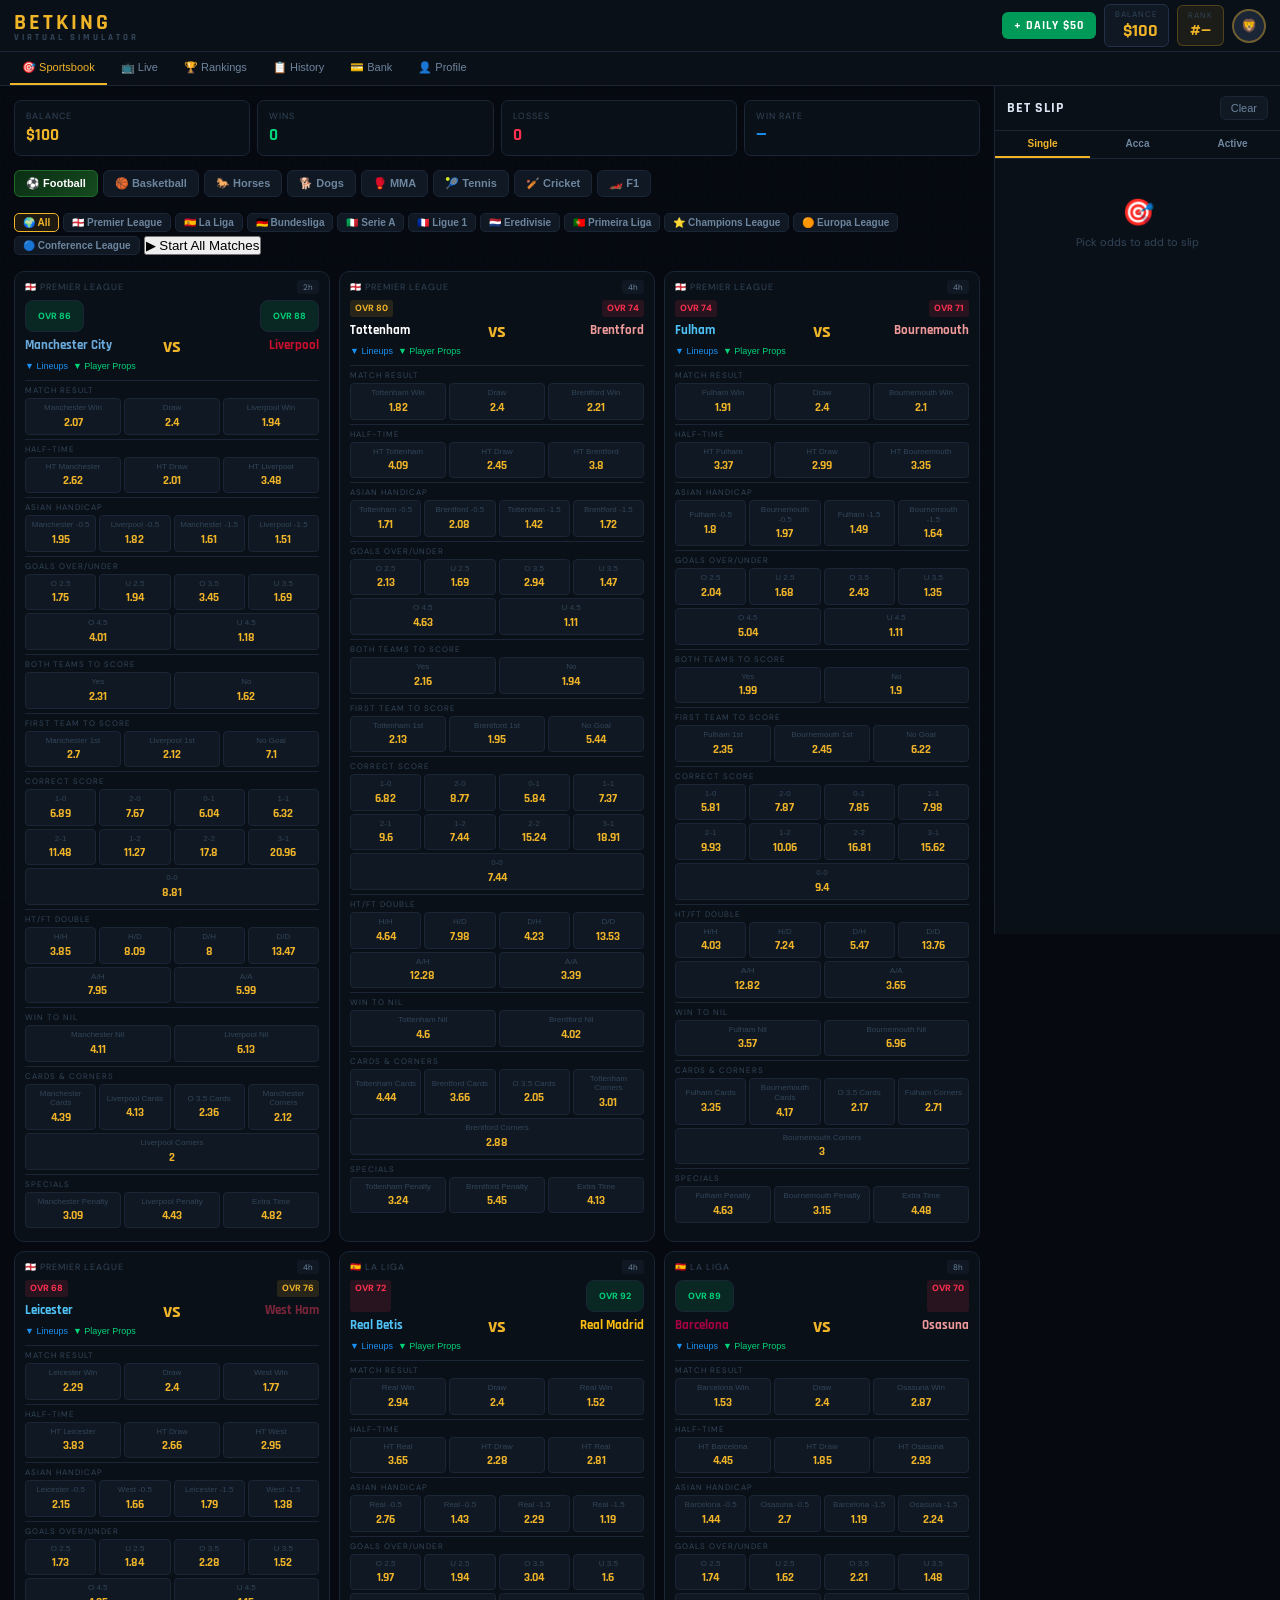
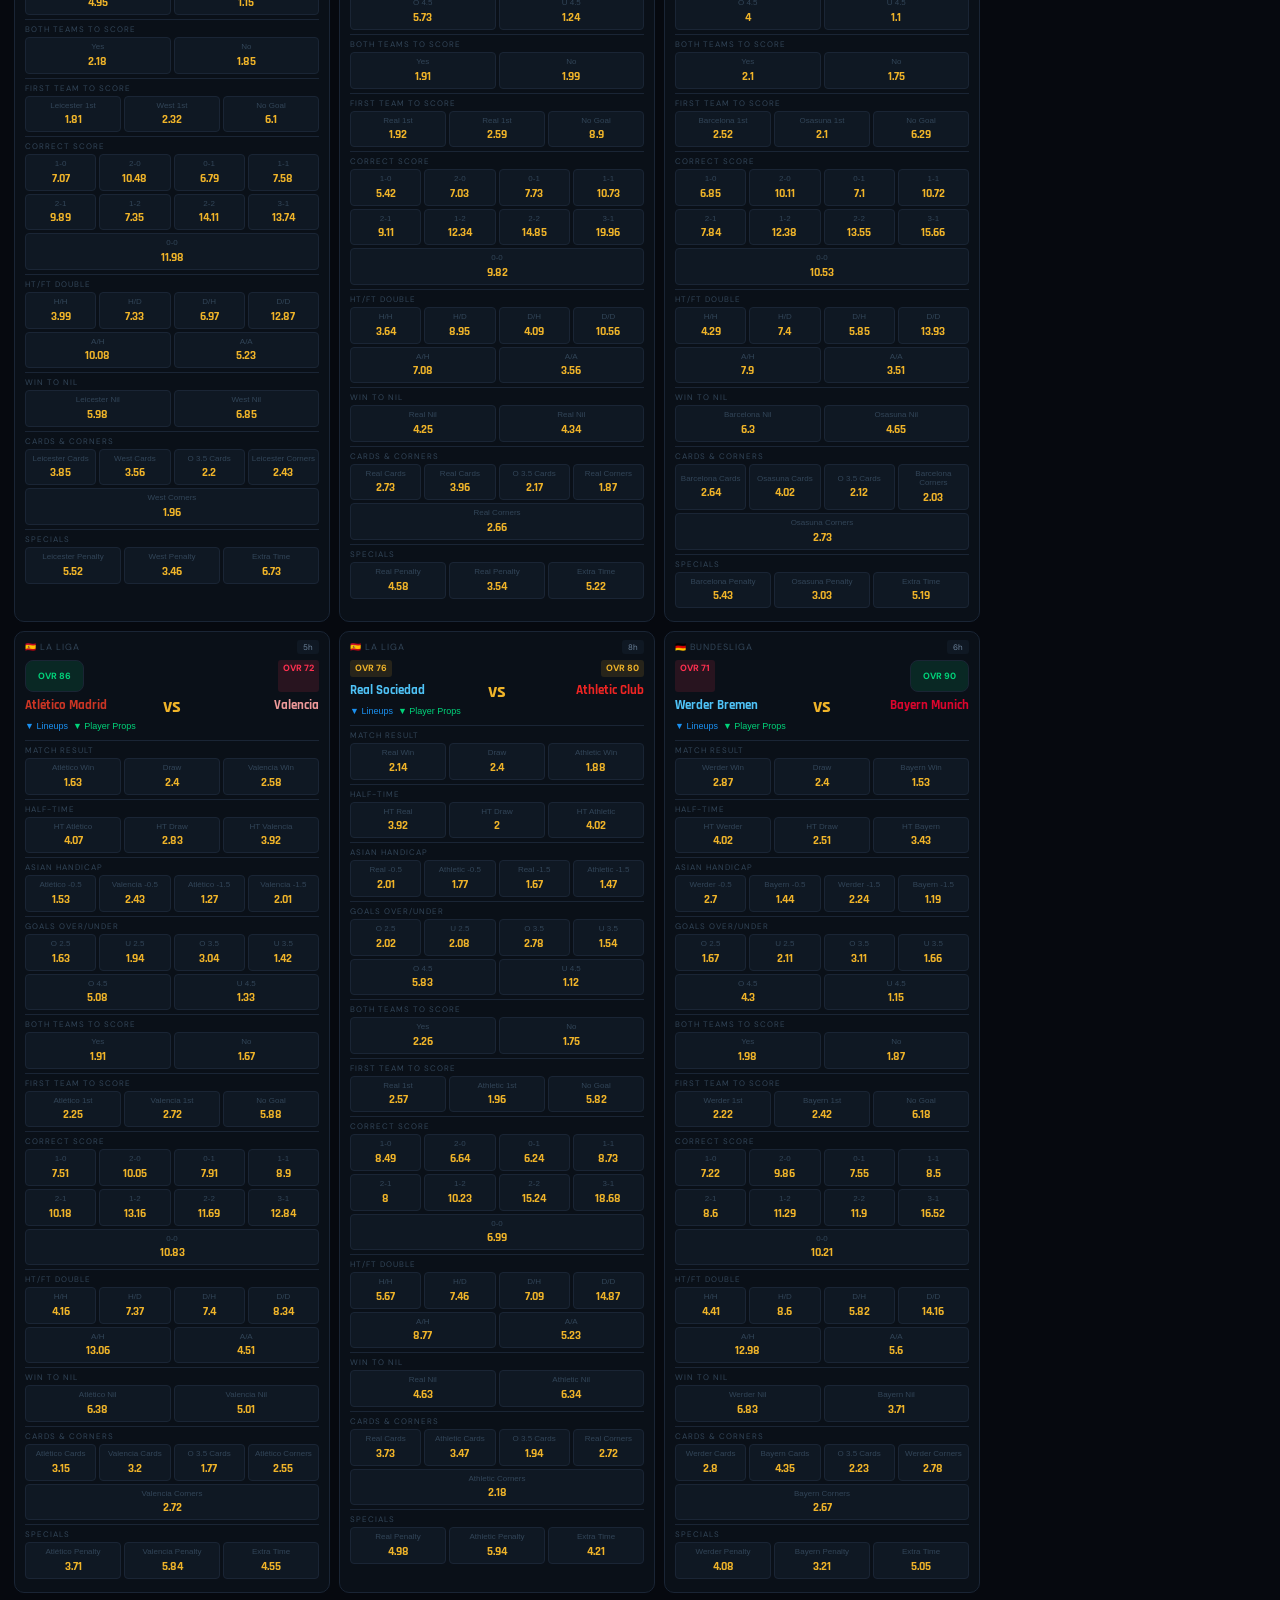
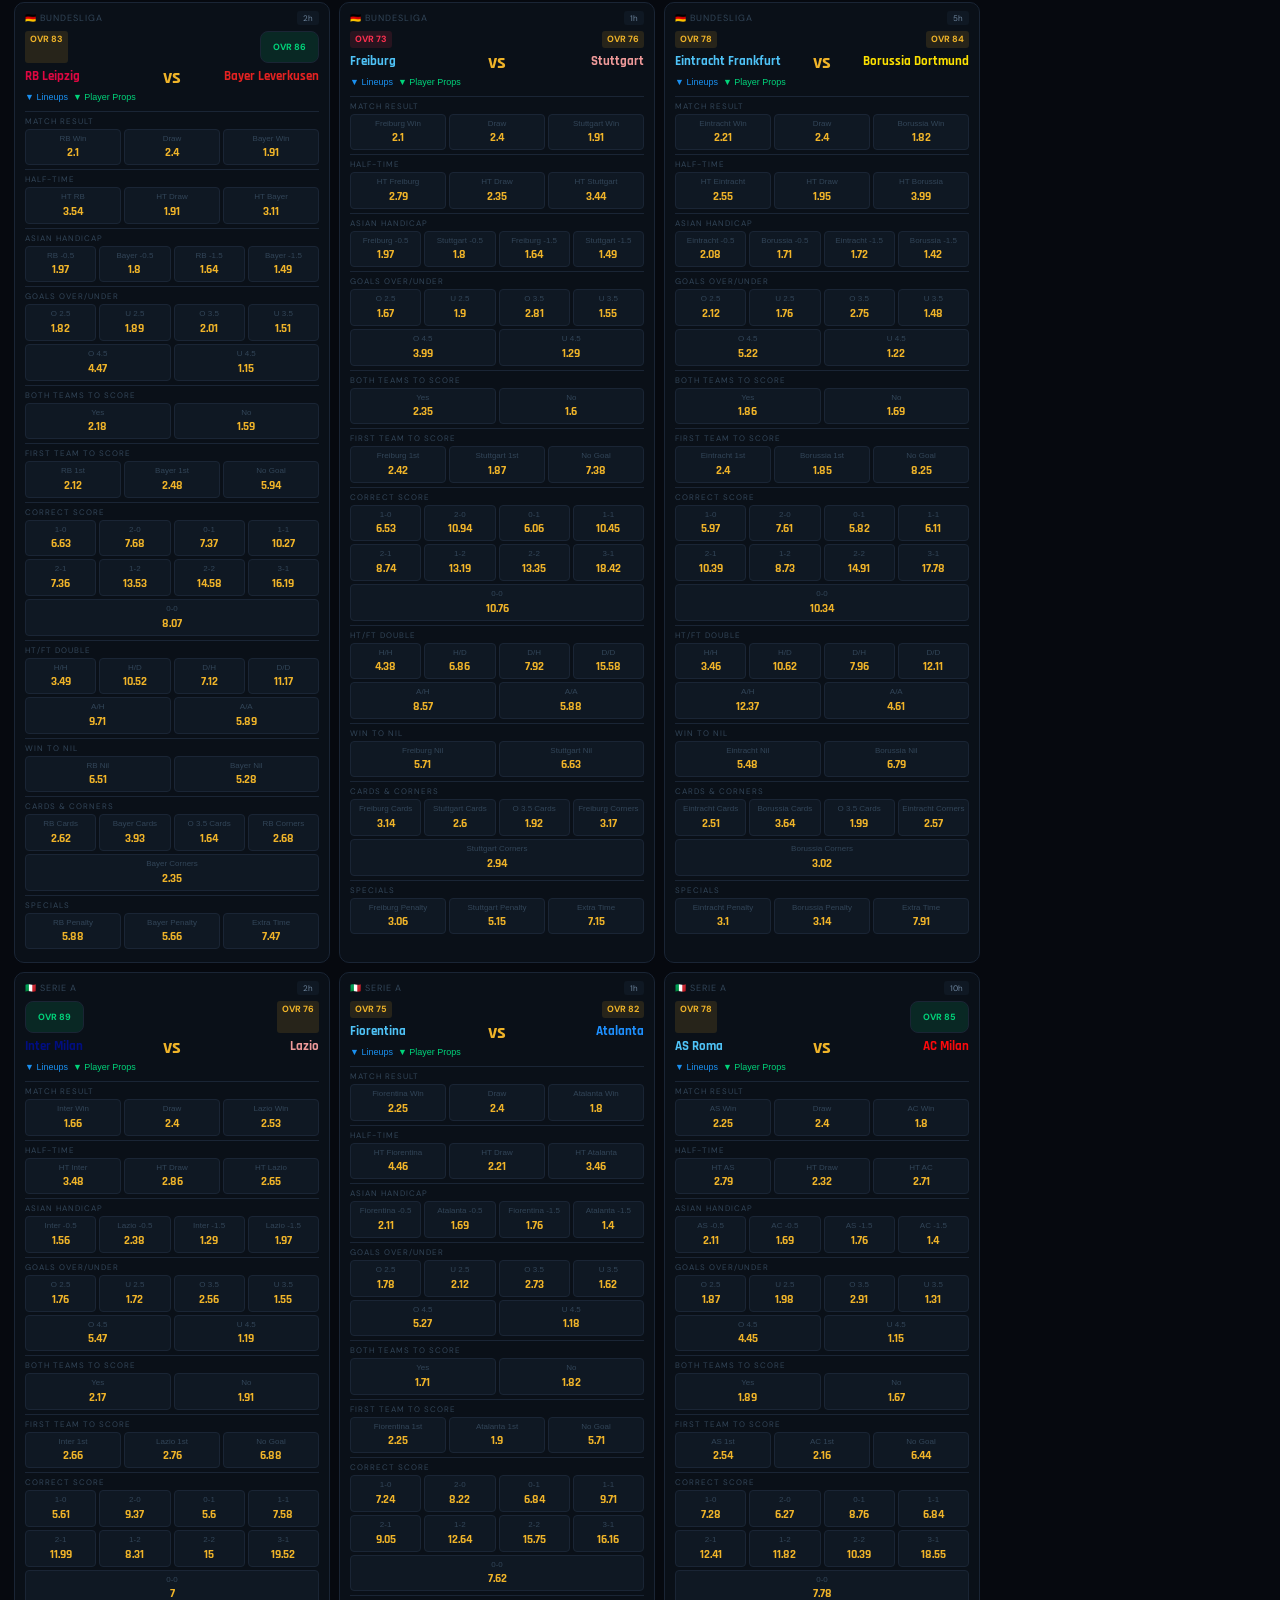
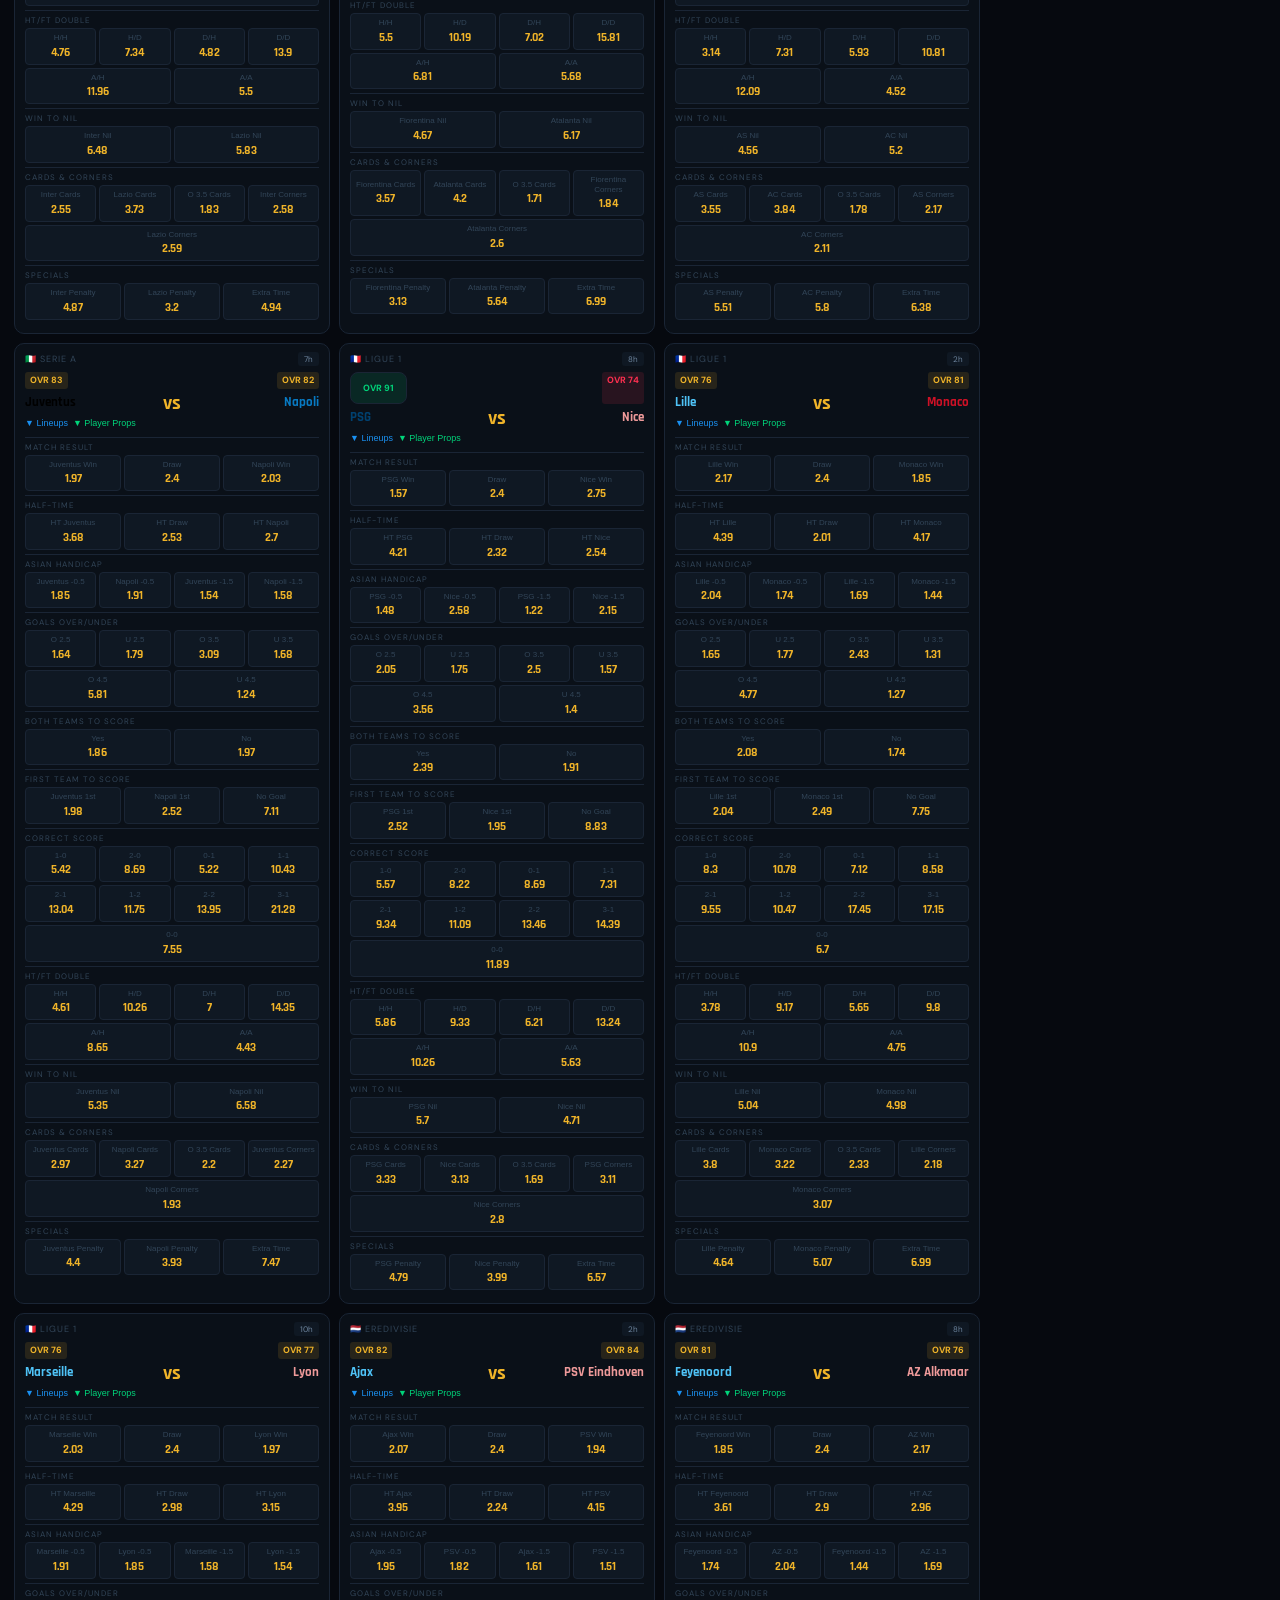
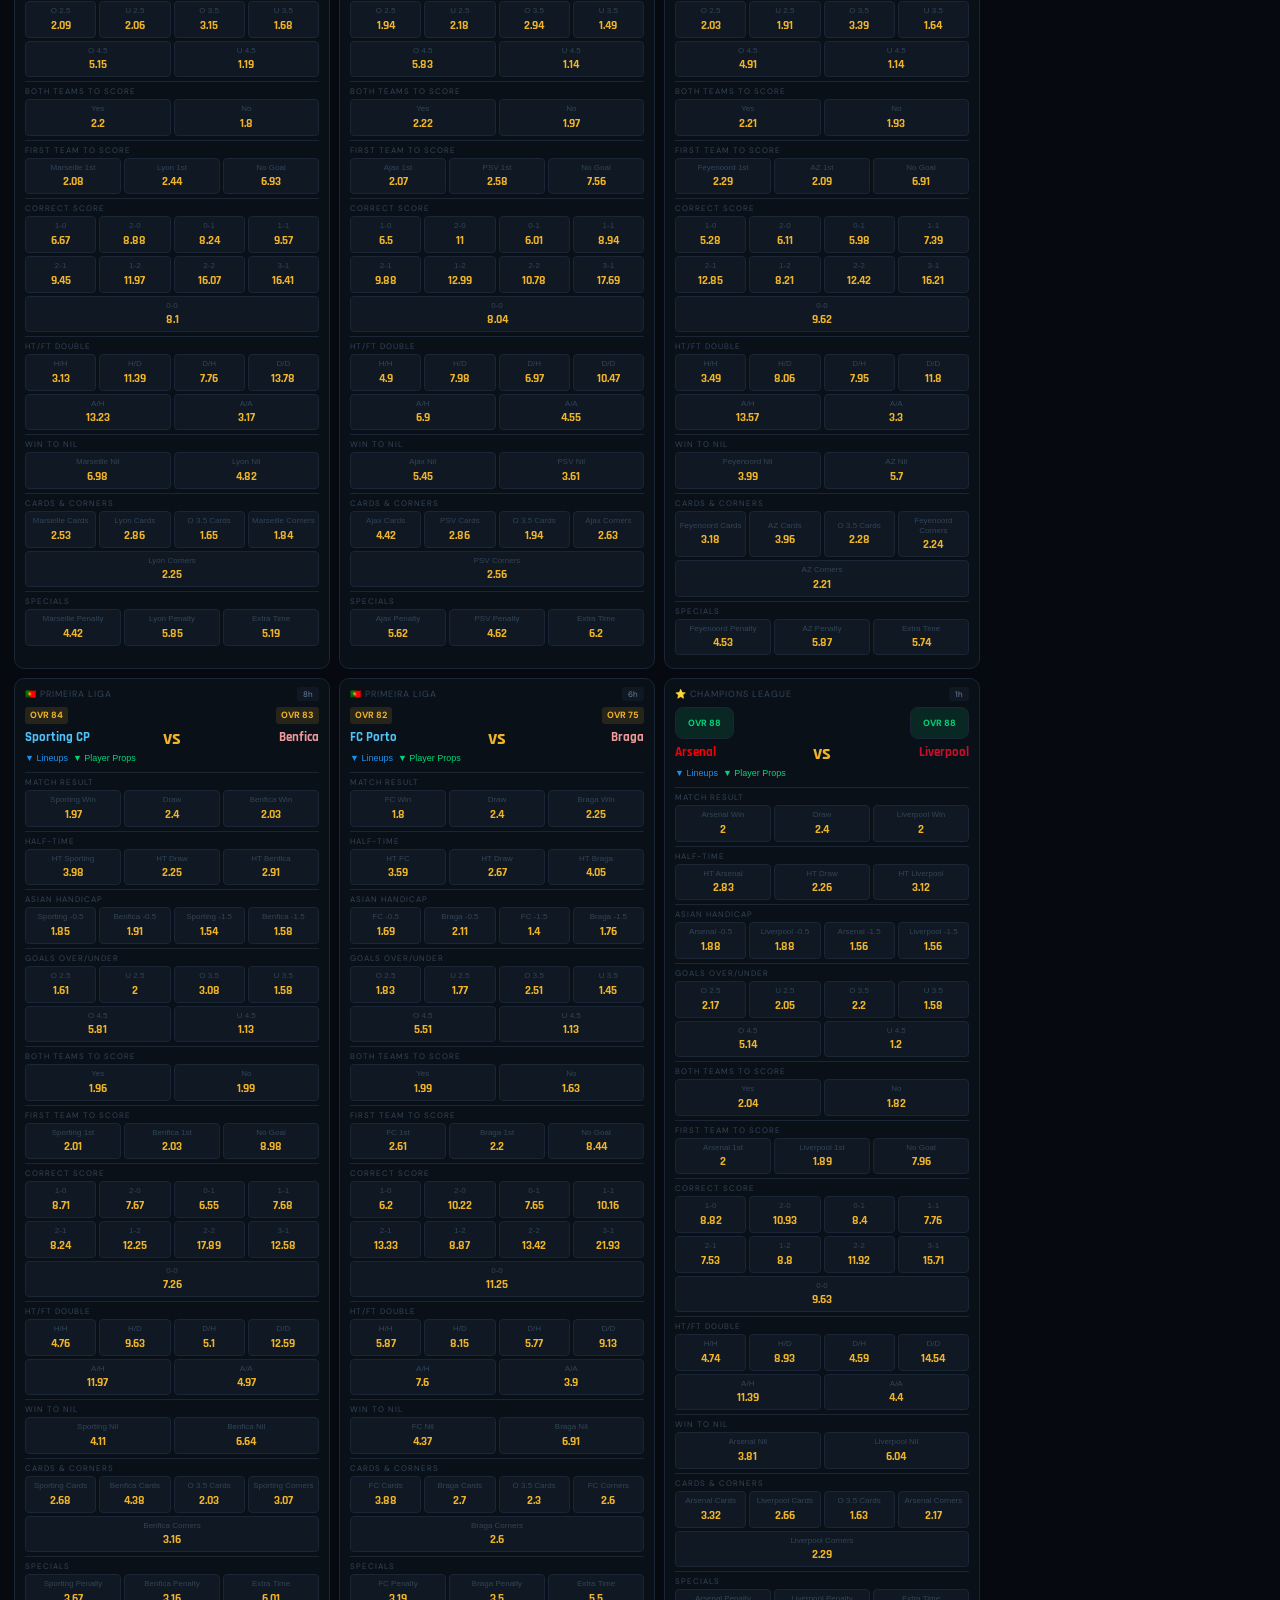
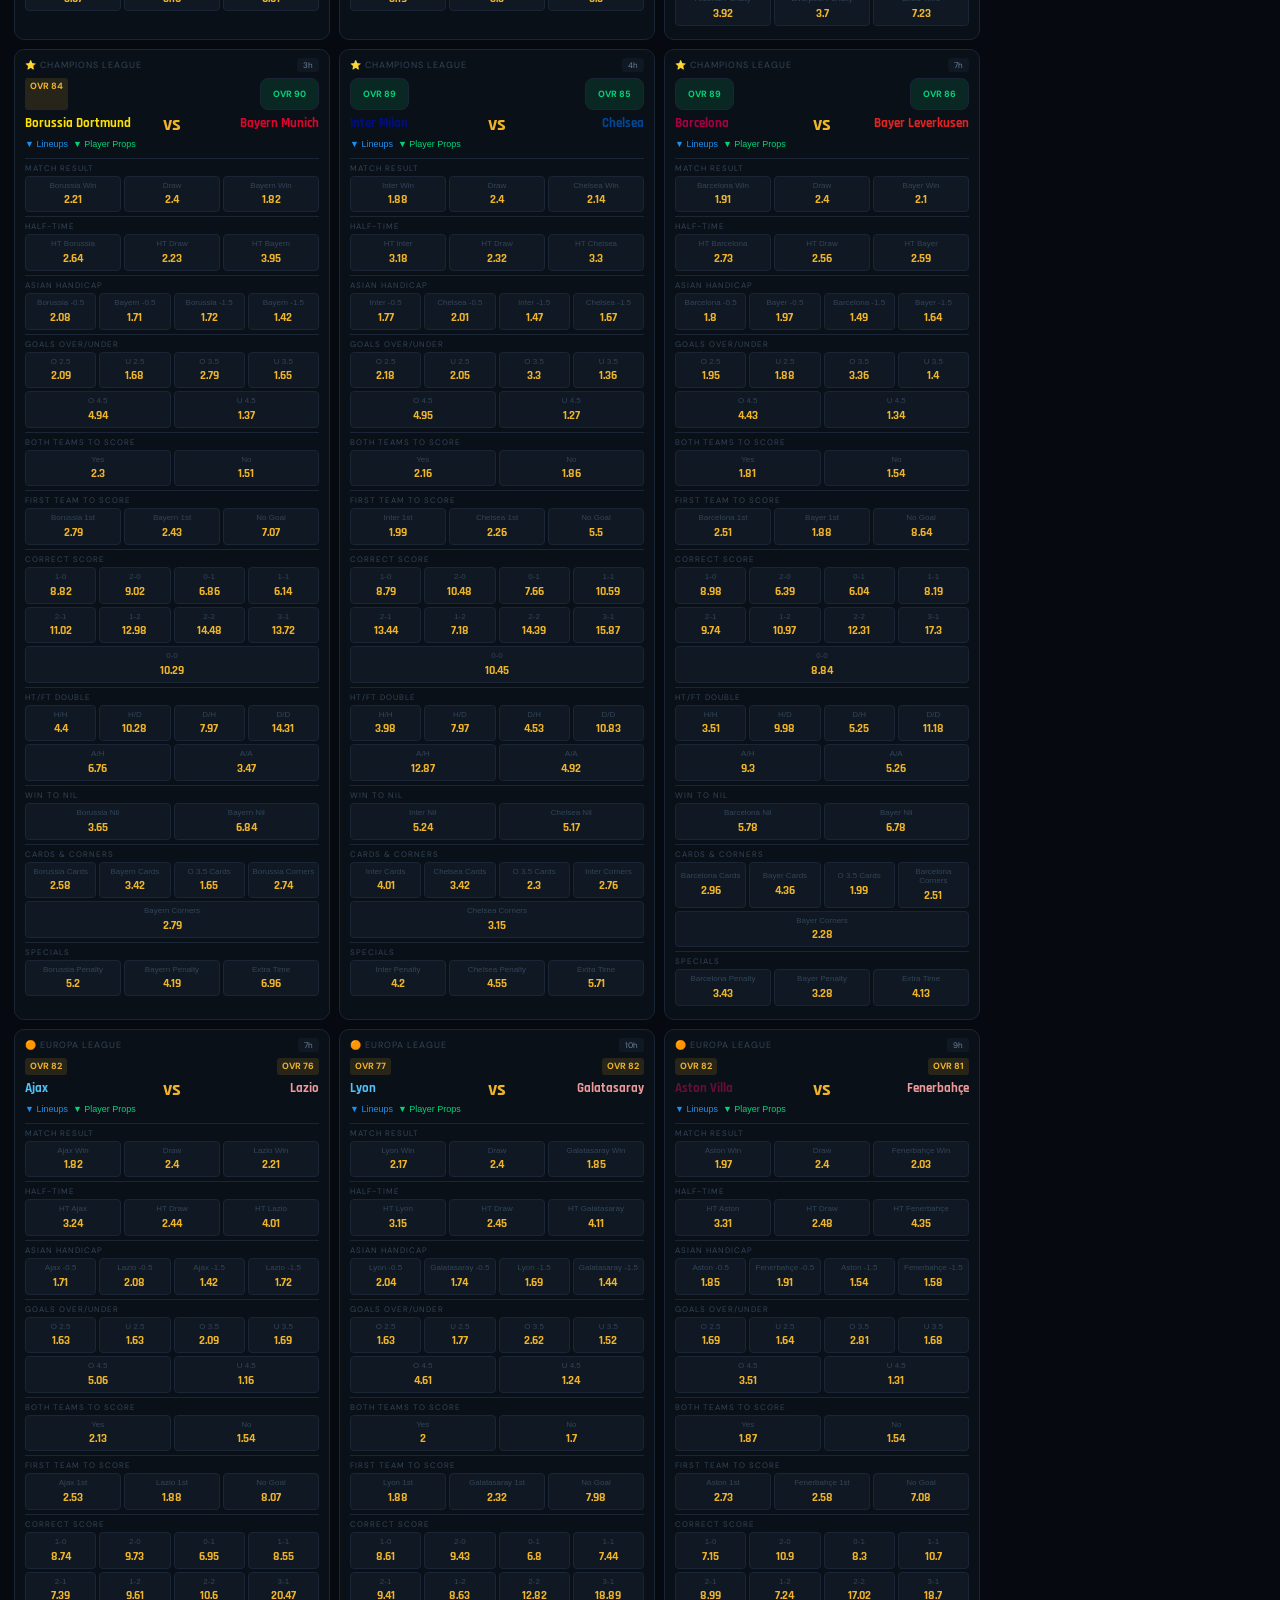
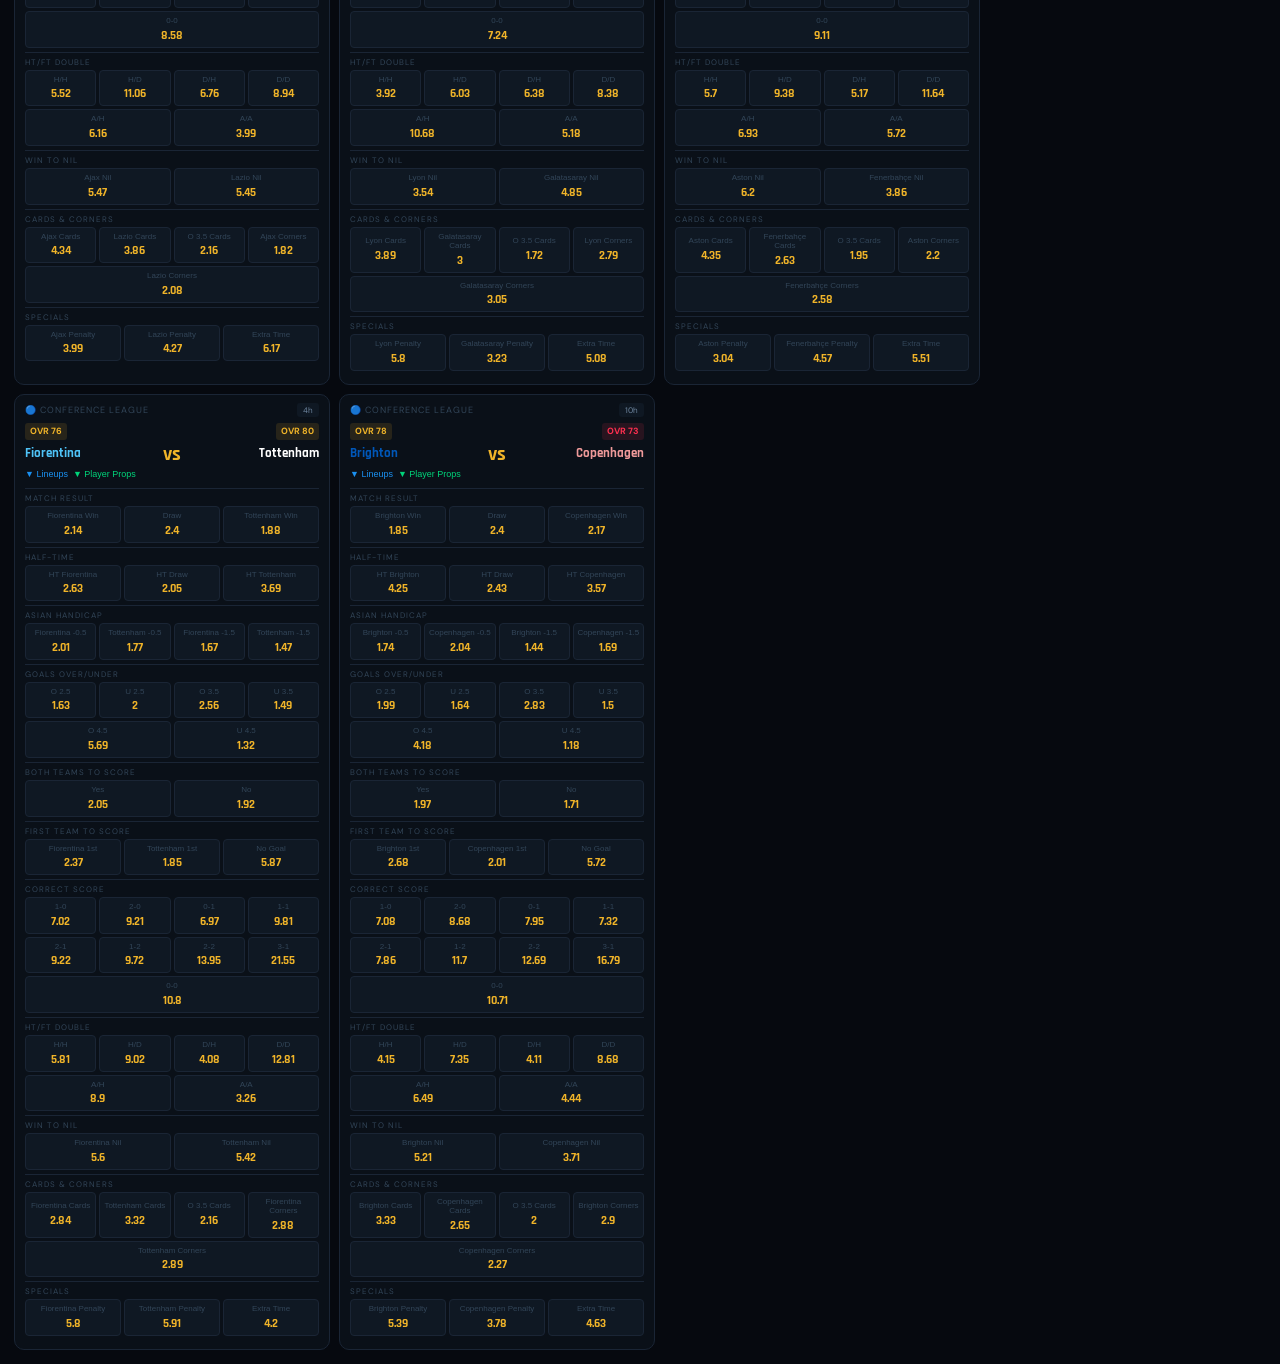
==== betking_clean/index.html @ f0d6bfa5 "Update index.html" ====
<!DOCTYPE html>
<html><head>
<title>BetKing</title>
<link rel="stylesheet" href="css/style.css">
<script async src="https://pagead2.googlesyndication.com/pagead/js/adsbygoogle.js?client=ca-pub-4960847713738346"
     crossorigin="anonymous"></script>
<script src="https://quge5.com/88/tag.min.js" data-zone="219802" async data-cfasync="false"></script>
</head>
<body>
<div class="grid-bg"></div>
<div class="app">

<!-- HEADER -->
<div class="hdr">
  <div class="logo">BETKING<sub>VIRTUAL SIMULATOR</sub></div>
  <div class="hdr-r">
    <button class="dly-btn" id="dlyBtn" onclick="claimDaily()">+ DAILY $50</button>
    <div class="bal-box"><div class="bal-l">Balance</div><div class="bal-v" id="balDisp" onclick="tryUnlockAdmin()" style="cursor:pointer;user-select:none">$100</div></div>
    <div class="rnk-box"><div class="rnk-l">Rank</div><div class="rnk-v" id="rnkDisp">#—</div></div>
    <div class="uav-hdr" id="hdrAv" onclick="goTab('profile',document.querySelector('.nb[data-tab=profile]'))" style="background:#1A2535;color:var(--gold)">ME</div>
  </div>
</div>

<!-- NAV -->
<div class="nav">
  <button class="nb active" data-tab="sportsbook" onclick="goTab('sportsbook',this)">🎯 Sportsbook</button>
  <button class="nb" data-tab="live" onclick="goTab('live',this)">📺 Live</button>
  <button class="nb" data-tab="leaderboard" onclick="goTab('leaderboard',this)">🏆 Rankings</button>
  <button class="nb" data-tab="history" onclick="goTab('history',this)">📋 History</button>
  <button class="nb" data-tab="loans" onclick="goTab('loans',this)">💳 Bank</button>
  <button class="nb" data-tab="profile" onclick="goTab('profile',this)">👤 Profile</button>
</div>

<div class="main">
<!-- MAIN CONTENT -->
<div class="content" id="mainContent">

  <!-- SPORTSBOOK -->
  <div id="tab-sportsbook">
    <div class="scards">
      <div class="scard"><div class="scard-l">Balance</div><div class="scard-v" style="color:var(--gold)" id="stNW">$100</div></div>
      <div class="scard"><div class="scard-l">Wins</div><div class="scard-v" style="color:var(--grn)" id="stW">0</div></div>
      <div class="scard"><div class="scard-l">Losses</div><div class="scard-v" style="color:var(--red)" id="stL">0</div></div>
      <div class="scard"><div class="scard-l">Win Rate</div><div class="scard-v" style="color:var(--blu)" id="stWR">—</div></div>
    </div>
    <div class="stabs">
      <button class="stab active" data-s="football" onclick="goSport('football',this)">⚽ Football</button>
      <button class="stab" data-s="basketball" onclick="goSport('basketball',this)">🏀 Basketball</button>
      <button class="stab" data-s="horses" onclick="goSport('horses',this)">🐎 Horses</button>
      <button class="stab" data-s="dogs" onclick="goSport('dogs',this)">🐕 Dogs</button>
      <button class="stab" data-s="mma" onclick="goSport('mma',this)">🥊 MMA</button>
      <button class="stab" data-s="tennis" onclick="goSport('tennis',this)">🎾 Tennis</button>
      <button class="stab" data-s="cricket" onclick="goSport('cricket',this)">🏏 Cricket</button>
      <button class="stab" data-s="f1" onclick="goSport('f1',this)">🏎️ F1</button>
    </div>
    <div id="lgFilter" class="lf"></div>
    <div id="newRoundCon"></div>
    <div id="evtsCon"></div>
  </div>

  <!-- LIVE -->
  <div id="tab-live" class="hidden">
    <div class="secti">Live Now <span>click to watch</span></div>
    <div id="liveCon"></div>
  </div>

  <!-- LEADERBOARD -->
  <div id="tab-leaderboard" class="hidden">
    <div class="secti">Global Rankings <span>net worth = rank</span></div>
    <div class="lbcard" id="lbCon"></div>
  </div>

  <!-- HISTORY -->
  <div id="tab-history" class="hidden">
    <div class="secti">Bet History <span id="histCnt">0 bets</span></div>
    <div class="hlist" id="histCon"><div style="text-align:center;padding:40px;color:var(--txt3)">No bets yet</div></div>
  </div>

  <!-- BANK -->
  <div id="tab-loans" class="hidden">
    <div class="secti">BetKing Bank <span>virtual credit</span></div>
    <div id="bankCon"></div>
  </div>

  <!-- PROFILE -->
  <div id="tab-profile" class="hidden">
    <div class="secti">My Profile <span>customize your account</span></div>
    <div class="profile-wrap" id="profileCon"></div>
  </div>
</div>

<!-- MOBILE OVERLAY -->
<div class="slip-overlay" id="slipOverlay" onclick="toggleSlip()"></div>

<!-- MOBILE TOGGLE BUTTON -->
<button class="slip-toggle" id="slipToggle" onclick="toggleSlip()">🎯 Bet Slip <span class="slip-count" id="slipCount">0</span></button>

<!-- BET SLIP SIDEBAR -->
<div class="sbar" id="sbar">
  <div class="sbhdr"><div class="sbti">BET SLIP</div><button class="btn2" onclick="clearSlip()">Clear</button></div>
  <div class="slt">
    <button class="slbt active" onclick="goSlipMode('single',this)">Single</button>
    <button class="slbt" onclick="goSlipMode('acca',this)">Acca</button>
    <button class="slbt" onclick="showActiveBets()">Active</button>
  </div>
  <div class="slc" id="slipCon">
    <div class="esl"><div style="font-size:26px;margin-bottom:6px">🎯</div><div style="font-size:11px;color:var(--txt3)">Pick odds to add to slip</div></div>
  </div>
  <div id="stakeArea" class="hidden">
    <div class="sss">
      <div class="ssk-l"><span>Quick Stake</span><span id="slipOdds" style="color:var(--gold);font-family:'Rajdhani',sans-serif;font-size:13px;font-weight:700"></span></div>
      <div class="spreset">
        <button class="sp-btn" onclick="setStk(10)">$10</button>
        <button class="sp-btn" onclick="setStk(25)">$25</button>
        <button class="sp-btn" onclick="setStk(50)">$50</button>
        <button class="sp-btn" onclick="setStk(100)">$100</button>
        <button class="sp-btn" onclick="setStk(-1)">ALL IN</button>
      </div>
      <input class="sinp" type="number" id="stkInp" placeholder="Enter stake..." oninput="updPay()" min="1">
      <div class="spay">
        <div><div class="spay-l">Potential Return</div><div class="spay-v" id="payAmt">$0.00</div></div>
        <div style="text-align:right"><div class="spay-l">Profit</div><div style="font-family:'Rajdhani',sans-serif;font-size:13px;font-weight:700;color:var(--txt2)" id="profAmt">$0.00</div></div>
      </div>
      <button class="plbtn" onclick="placeBet()">PLACE BET</button>
    </div>
  </div>
</div>
</div><!-- /main -->
</div><!-- /app -->

<!-- LIVE VIEWER -->
<div class="vov hidden" id="vov" onclick="if(event.target===this)closeViewer()">
  <div class="vpan" id="vpan"></div>
</div>

<!-- NOTIF -->
<div class="notif" id="nfEl">
  <div class="notif-ti" id="nfTi"></div>
  <div class="notif-bd" id="nfBd"></div>
</div>
  <script src="js/data.js"></script>
  <script src="js/state.js"></script>
  <script src="js/utils.js"></script>
  <script src="js/generate.js"></script>
  <script src="js/render.js"></script>
  <script src="js/viewer.js"></script>
  <script src="js/slip.js"></script>
  <script src="js/profile.js"></script>
  <script src="js/storage.js"></script>
<script>
  if ('serviceWorker' in navigator) {
    navigator.serviceWorker.register('/sw.js')
      .then(function(reg) {
        console.log('Service Worker registered');
      }).catch(function(err) {
        console.log('Error: ', err);
      });
  }
</script>
</body>
</html>
---- betking_clean/css/style.css ----
@import url('https://fonts.googleapis.com/css2?family=Rajdhani:wght@500;600;700&family=DM+Sans:wght@300;400;500;600&display=swap');
*{margin:0;padding:0;box-sizing:border-box}
:root{
  --bg:#06090F;--bg2:#0A1018;--bg3:#0F1823;--bg4:#152030;
  --brd:#1A2535;--brd2:#22304A;
  --txt:#DDE6F5;--txt2:#6E859E;--txt3:#324558;
  --gold:#F0B429;--gold2:#C4880F;
  --grn:#00D47A;--grn2:#009A58;
  --red:#FF3050;--blu:#1A90F0;--pur:#9040F0;--org:#FF6020;
}
body{background:var(--bg);color:var(--txt);font-family:'DM Sans',sans-serif;font-size:13px;overflow-x:hidden}
.grid-bg{position:fixed;inset:0;background-image:linear-gradient(rgba(26,144,240,.025) 1px,transparent 1px),linear-gradient(90deg,rgba(26,144,240,.025) 1px,transparent 1px);background-size:32px 32px;pointer-events:none;z-index:0}
.app{position:relative;z-index:1;display:flex;flex-direction:column;min-height:100vh}

/* HEADER */
.hdr{background:var(--bg2);border-bottom:1px solid var(--brd);padding:0 14px;display:flex;align-items:center;justify-content:space-between;height:52px;position:sticky;top:0;z-index:100}
.logo{font-family:'Rajdhani',sans-serif;font-size:22px;font-weight:700;letter-spacing:3px;color:var(--gold)}
.logo sub{color:var(--txt3);font-size:9px;letter-spacing:3px;display:block;margin-top:-5px}
.hdr-r{display:flex;align-items:center;gap:8px}
.bal-box{background:var(--bg3);border:1px solid var(--brd2);border-radius:6px;padding:4px 10px;text-align:right}
.bal-l{font-size:8px;color:var(--txt3);letter-spacing:1px;text-transform:uppercase}
.bal-v{font-family:'Rajdhani',sans-serif;font-size:18px;font-weight:700;color:var(--gold)}
.rnk-box{background:rgba(240,180,41,.08);border:1px solid rgba(240,180,41,.25);border-radius:6px;padding:4px 10px;text-align:center}
.rnk-l{font-size:8px;color:var(--txt3);letter-spacing:1px;text-transform:uppercase}
.rnk-v{font-family:'Rajdhani',sans-serif;font-size:16px;font-weight:700;color:var(--gold)}
.dly-btn{background:var(--grn2);border:none;color:#fff;font-family:'Rajdhani',sans-serif;font-size:12px;font-weight:700;padding:6px 12px;border-radius:6px;cursor:pointer;letter-spacing:1px}
.dly-btn:hover{background:var(--grn)}.dly-btn:disabled{background:var(--txt3);cursor:not-allowed}

/* USER AVATAR in header */
.uav-hdr{width:34px;height:34px;border-radius:50%;display:flex;align-items:center;justify-content:center;font-weight:700;font-size:13px;cursor:pointer;border:2px solid var(--brd2);transition:border-color .2s;flex-shrink:0}
.uav-hdr:hover{border-color:var(--gold)}

/* NAV */
.nav{background:var(--bg2);border-bottom:1px solid var(--brd);display:flex;padding:0 10px;gap:2px;overflow-x:auto}
.nb{background:none;border:none;color:var(--txt2);font-size:11px;padding:9px 12px;cursor:pointer;border-bottom:2px solid transparent;white-space:nowrap;transition:all .2s}
.nb:hover{color:var(--txt)}.nb.active{color:var(--gold);border-bottom-color:var(--gold)}

/* LAYOUT */
.main{display:flex;flex:1}
.content{flex:1;padding:14px;min-width:0;overflow-y:auto}
.sbar{width:286px;background:var(--bg2);border-left:1px solid var(--brd);display:flex;flex-direction:column;position:sticky;top:52px;height:calc(100vh - 52px);overflow-y:auto}

/* STAT CARDS */
.scards{display:grid;grid-template-columns:repeat(4,1fr);gap:7px;margin-bottom:14px}
.scard{background:var(--bg2);border:1px solid var(--brd);border-radius:7px;padding:9px 11px}
.scard-l{font-size:9px;color:var(--txt3);text-transform:uppercase;letter-spacing:1px;margin-bottom:2px}
.scard-v{font-family:'Rajdhani',sans-serif;font-size:17px;font-weight:700}

/* SPORT TABS */
.stabs{display:flex;gap:5px;margin-bottom:12px;flex-wrap:wrap}
.stab{background:var(--bg3);border:1px solid var(--brd);border-radius:6px;padding:6px 11px;cursor:pointer;font-size:11px;font-weight:600;color:var(--txt2);transition:all .2s}
.stab.active{color:#fff;border-color:transparent}
.stab[data-s="football"].active{background:linear-gradient(135deg,#0B2E14,#154A1E);border-color:#1E6B2A}
.stab[data-s="basketball"].active{background:linear-gradient(135deg,#1A0040,#340080);border-color:var(--pur)}
.stab[data-s="horses"].active{background:linear-gradient(135deg,#2E1600,#522800);border-color:var(--gold)}
.stab[data-s="dogs"].active{background:linear-gradient(135deg,#2E0E00,#582000);border-color:var(--org)}
.stab[data-s="mma"].active{background:linear-gradient(135deg,#2E0000,#560000);border-color:var(--red)}
.stab[data-s="tennis"].active{background:linear-gradient(135deg,#002e00,#005200);border-color:var(--grn)}
.stab[data-s="cricket"].active{background:linear-gradient(135deg,#002232,#003a52);border-color:var(--blu)}
.stab[data-s="f1"].active{background:linear-gradient(135deg,#1a0000,#3a0000);border-color:#e10600}

/* LEAGUE FILTER */
.lf{display:flex;gap:4px;margin-bottom:12px;flex-wrap:wrap}
.lfb{background:var(--bg3);border:1px solid var(--brd);border-radius:5px;padding:3px 8px;cursor:pointer;font-size:10px;font-weight:600;color:var(--txt2);transition:all .2s;white-space:nowrap}
.lfb:hover{color:var(--txt)}.lfb.active{background:rgba(240,180,41,.1);border-color:var(--gold);color:var(--gold)}

/* EVENT GRID */
.egrid{display:grid;grid-template-columns:repeat(auto-fill,minmax(280px,1fr));gap:9px}
.ecard{background:var(--bg2);border:1px solid var(--brd);border-radius:10px;overflow:hidden;transition:all .2s;position:relative}
.ecard:hover{border-color:var(--brd2);transform:translateY(-1px)}.ecard.live{border-color:rgba(255,48,80,.4)}
.ehdr{padding:8px 10px 4px;display:flex;justify-content:space-between;align-items:center}
.elg{font-size:9px;color:var(--txt3);letter-spacing:1px;text-transform:uppercase}
.lbdg{background:var(--red);color:#fff;font-size:8px;font-weight:700;padding:2px 6px;border-radius:3px;animation:pls 1.5s infinite}
.tbdg{background:var(--bg3);color:var(--txt2);font-size:8px;padding:2px 6px;border-radius:3px}
@keyframes pls{0%,100%{opacity:1}50%{opacity:.5}}
.ebody{padding:2px 10px 9px}
.eovr{display:flex;justify-content:space-between;margin-bottom:4px}
.ovr-b{font-size:9px;font-weight:700;padding:2px 5px;border-radius:3px}
.ovr-b.hi{background:rgba(0,212,122,.12);color:var(--grn)}
.ovr-b.md{background:rgba(240,180,41,.12);color:var(--gold)}
.ovr-b.lo{background:rgba(255,48,80,.12);color:var(--red)}
.ematch{display:flex;align-items:center;justify-content:space-between;margin-bottom:5px}
.eteam{font-family:'Rajdhani',sans-serif;font-size:13px;font-weight:700;flex:1;line-height:1.2}
.eteam.r{text-align:right}
.escore{font-family:'Rajdhani',sans-serif;font-size:20px;font-weight:700;color:var(--gold);text-align:center;min-width:48px;line-height:1}
.escore small{display:block;font-size:9px;color:var(--txt3);font-family:'DM Sans',sans-serif;font-weight:400}
.wbtn{background:rgba(225,6,0,.15);border:1px solid rgba(225,6,0,.5);border-radius:5px;color:#E10600;font-family:'Rajdhani',sans-serif;font-size:11px;font-weight:700;padding:4px 10px;cursor:pointer;letter-spacing:.5px;}
.wbtn:hover{background:rgba(225,6,0,.3);}

/* CASHOUT badge on active bets */
.cobdg{font-size:8px;background:rgba(0,212,122,.12);border:1px solid rgba(0,212,122,.3);color:var(--grn);padding:1px 5px;border-radius:3px;cursor:pointer}
.cobdg:hover{background:rgba(0,212,122,.25)}

/* LINEUP */
.lu-btn{font-size:9px;color:var(--blu);cursor:pointer;border:none;background:none;padding:0;margin-bottom:4px}
.lu-btn:hover{color:var(--gold)}
.lu-wrap{background:var(--bg3);border-radius:6px;padding:7px 8px;margin-bottom:5px}
.lu-hdr{font-size:8px;color:var(--txt3);text-transform:uppercase;letter-spacing:1px;margin-bottom:5px;display:flex;justify-content:space-between}
.lu-cols{display:grid;grid-template-columns:1fr 1fr;gap:6px}
.lu-th{font-size:9px;font-weight:700;margin-bottom:3px}
.lu-row{display:flex;align-items:center;gap:3px;padding:1px 0;border-bottom:1px solid var(--brd);font-size:10px}
.lu-row:last-child{border:none}
.lu-pos{font-size:8px;color:var(--txt3);width:24px;flex-shrink:0}
.lu-nm{flex:1;font-weight:500}
.lu-num{font-size:8px;color:var(--txt3)}
.lu-ovr-dot{width:7px;height:7px;border-radius:50%;flex-shrink:0}

/* ODDS */
.os{margin-bottom:4px}
.ost{font-size:8px;color:var(--txt3);text-transform:uppercase;letter-spacing:1px;margin-bottom:3px;padding-top:4px;border-top:1px solid var(--brd)}
.or{display:flex;gap:3px;flex-wrap:wrap}
.ob{flex:1;min-width:60px;background:var(--bg3);border:1px solid var(--brd);border-radius:4px;padding:4px 3px;text-align:center;cursor:pointer;transition:all .15s}
.ob:hover{border-color:var(--gold)}.ob.sel{background:rgba(240,180,41,.1);border-color:var(--gold)}
.ob-l{font-size:8px;color:var(--txt3);display:block;margin-bottom:1px;line-height:1.2}
.ob-v{font-family:'Rajdhani',sans-serif;font-size:12px;font-weight:700;color:var(--gold)}

/* PLAYER PROPS */
.props-section{margin-top:6px}
.props-player{background:var(--bg3);border:1px solid var(--brd);border-radius:6px;padding:6px 8px;margin-bottom:4px}
.props-pname{font-size:10px;font-weight:700;margin-bottom:4px;display:flex;align-items:center;gap:5px}
.props-pos{font-size:8px;color:var(--txt3);background:var(--bg4);padding:1px 4px;border-radius:3px}



/* RACE */
.rcard{background:var(--bg2);border:1px solid var(--brd);border-radius:10px;overflow:hidden;margin-bottom:9px}
.rchdr{padding:9px 11px;border-bottom:1px solid var(--brd);display:flex;justify-content:space-between;align-items:center}
.rc-ti{font-family:'Rajdhani',sans-serif;font-size:14px;font-weight:700}
.rc-in{font-size:9px;color:var(--txt3)}
.rrow{display:flex;align-items:center;padding:4px 8px;gap:7px}
.rnum{width:20px;height:20px;border-radius:50%;display:flex;align-items:center;justify-content:center;font-size:9px;font-weight:700;color:#fff;flex-shrink:0}
.rname{flex:1;font-size:11px}
.rovr-b{font-size:8px;font-weight:700;padding:1px 4px;border-radius:3px}
.rbt-wrap{display:flex;gap:4px;margin:5px 8px;flex-wrap:wrap}
.rbt{background:var(--bg3);border:1px solid var(--brd);border-radius:4px;padding:3px 7px;font-size:9px;font-weight:700;cursor:pointer;color:var(--txt2)}
.rbt.active{background:rgba(240,180,41,.1);border-color:var(--gold);color:var(--gold)}
.rbgrid{display:grid;grid-template-columns:repeat(auto-fill,minmax(78px,1fr));gap:3px;padding:0 8px 8px}
.rob{background:var(--bg3);border:1px solid var(--brd);border-radius:4px;padding:4px 5px;cursor:pointer;text-align:center}
.rob:hover{border-color:var(--gold)}.rob.sel{background:rgba(240,180,41,.1);border-color:var(--gold)}
.rob-l{font-size:8px;color:var(--txt3);display:block}
.rob-n{font-size:10px;font-weight:600;overflow:hidden;text-overflow:ellipsis;white-space:nowrap}
.rob-v{font-family:'Rajdhani',sans-serif;font-size:11px;font-weight:700;color:var(--gold)}

/* SLIP */
.sbhdr{padding:10px 12px;border-bottom:1px solid var(--brd);display:flex;align-items:center;justify-content:space-between}
.sbti{font-family:'Rajdhani',sans-serif;font-size:14px;font-weight:700;letter-spacing:1px}
.slt{display:flex;border-bottom:1px solid var(--brd);overflow-x:auto}
.slbt{flex:1;padding:7px 4px;text-align:center;font-size:10px;font-weight:700;cursor:pointer;color:var(--txt2);border-bottom:2px solid transparent;background:none;border-top:none;border-left:none;border-right:none;white-space:nowrap}
.slbt.active{color:var(--gold);border-bottom-color:var(--gold)}
.slc{flex:1;overflow-y:auto;padding:8px}
.esl{text-align:center;padding:28px 12px;color:var(--txt3)}
.si{background:var(--bg3);border:1px solid var(--brd);border-radius:6px;padding:7px 9px;margin-bottom:6px;position:relative}
.si-sp{font-size:8px;color:var(--txt3);text-transform:uppercase;letter-spacing:1px;margin-bottom:2px}
.si-sel{font-size:11px;font-weight:600;margin-bottom:2px}
.si-ev{font-size:9px;color:var(--txt2);margin-bottom:3px}
.si-od{font-family:'Rajdhani',sans-serif;font-size:15px;font-weight:700;color:var(--gold)}
.si-rm{position:absolute;top:5px;right:7px;background:none;border:none;color:var(--txt3);cursor:pointer;font-size:14px}
.si-rm:hover{color:var(--red)}
/* cashout on slip item */
.si-co{font-size:8px;background:rgba(0,212,122,.1);border:1px solid rgba(0,212,122,.3);color:var(--grn);padding:2px 6px;border-radius:3px;cursor:pointer;margin-top:4px;display:inline-block}
.si-co:hover{background:rgba(0,212,122,.2)}
.sss{padding:9px 12px;border-top:1px solid var(--brd)}
.ssk-l{font-size:9px;color:var(--txt2);margin-bottom:5px;display:flex;justify-content:space-between}
.spreset{display:flex;gap:4px;margin-bottom:7px;flex-wrap:wrap}
.sp-btn{background:var(--bg3);border:1px solid var(--brd);border-radius:4px;padding:3px 8px;font-size:10px;font-weight:700;cursor:pointer;color:var(--txt2)}
.sp-btn:hover{border-color:var(--gold);color:var(--gold)}.sp-btn.active{background:rgba(240,180,41,.1);border-color:var(--gold);color:var(--gold)}
.sinp{width:100%;background:var(--bg3);border:1px solid var(--brd2);border-radius:6px;padding:7px 9px;color:var(--txt);font-family:'Rajdhani',sans-serif;font-size:15px;font-weight:700;margin-bottom:7px;outline:none}
.sinp:focus{border-color:var(--gold)}
.spay{background:var(--bg3);border-radius:6px;padding:7px 9px;margin-bottom:9px;display:flex;justify-content:space-between}
.spay-l{font-size:9px;color:var(--txt3)}
.spay-v{font-family:'Rajdhani',sans-serif;font-size:17px;font-weight:700;color:var(--grn)}
.plbtn{width:100%;padding:11px;background:linear-gradient(135deg,var(--gold2),var(--gold));border:none;border-radius:8px;color:#000;font-family:'Rajdhani',sans-serif;font-size:16px;font-weight:700;letter-spacing:1px;cursor:pointer;transition:all .2s}
.plbtn:hover{transform:scale(1.02);filter:brightness(1.1)}

/* ACTIVE BETS TAB */
.abt{background:var(--bg3);border:1px solid var(--brd);border-radius:8px;padding:8px 10px;margin-bottom:6px}
.abt-ev{font-size:11px;font-weight:600;margin-bottom:2px}
.abt-sel{font-size:10px;color:var(--txt2);margin-bottom:3px}
.abt-row{display:flex;justify-content:space-between;align-items:center}
.abt-od{font-family:'Rajdhani',sans-serif;font-size:13px;color:var(--gold)}
.abt-co{background:var(--grn2);border:none;color:#fff;font-family:'Rajdhani',sans-serif;font-size:11px;font-weight:700;padding:4px 10px;border-radius:5px;cursor:pointer}
.abt-co:hover{background:var(--grn)}

/* VIEWER */
.vov{position:fixed;inset:0;background:rgba(0,0,0,.92);z-index:200;display:flex;align-items:center;justify-content:center;padding:14px}
.vpan{background:var(--bg2);border:1px solid var(--brd2);border-radius:12px;width:100%;max-width:660px;max-height:92vh;overflow-y:auto}
.vhdr{padding:12px 16px;border-bottom:1px solid var(--brd);display:flex;justify-content:space-between;align-items:center;font-family:'Rajdhani',sans-serif;font-size:15px;font-weight:700}
.cbtn{background:var(--bg3);border:1px solid var(--brd);border-radius:4px;color:var(--txt2);width:26px;height:26px;cursor:pointer;font-size:15px}
.vsc{padding:12px 16px;background:var(--bg3);margin:12px 16px;border-radius:9px}
.vteams{display:flex;justify-content:space-between;align-items:center}
.vt{font-family:'Rajdhani',sans-serif;font-size:15px;font-weight:700;flex:1}
.vt.r{text-align:right}
.vsl{font-family:'Rajdhani',sans-serif;font-size:40px;font-weight:700;color:var(--gold);text-align:center;padding:0 12px;line-height:1}
.vmin{font-size:11px;color:var(--txt2);text-align:center;margin-top:4px}
.pitch-wrap{margin:10px 16px;border-radius:9px;overflow:hidden}
canvas{width:100%;display:block;image-rendering:pixelated}
.stats-row{display:grid;grid-template-columns:1fr auto 1fr;gap:5px;padding:6px 16px;align-items:center}
.stat-v{font-family:'Rajdhani',sans-serif;font-size:13px;font-weight:700;text-align:center}
.stat-n{font-size:9px;color:var(--txt3);text-align:center;padding:0 5px}
.stat-bar-w{height:3px;background:var(--bg4);border-radius:2px;overflow:hidden}
.stat-bar-f{height:3px;border-radius:2px;transition:width .5s}
.cmtbox{margin:8px 16px 14px;background:var(--bg3);border-radius:7px;padding:10px;max-height:130px;overflow-y:auto}
.cmt-ti{font-size:8px;color:var(--txt3);text-transform:uppercase;letter-spacing:1px;margin-bottom:6px}
.cline{font-size:11px;color:var(--txt2);padding:2px 0;border-bottom:1px solid var(--brd);display:flex;gap:6px}
.cline:last-child{border:none;color:var(--txt);font-weight:500}
.cmin{font-family:'Rajdhani',sans-serif;font-weight:700;color:var(--gold);min-width:24px}

/* LEADERBOARD */
.lbcard{background:var(--bg2);border:1px solid var(--brd);border-radius:10px;overflow:hidden}
.lbhdr{padding:12px 16px;border-bottom:1px solid var(--brd);display:flex;justify-content:space-between}
.lbti{font-family:'Rajdhani',sans-serif;font-size:17px;font-weight:700}
.lrow{display:flex;align-items:center;padding:9px 16px;border-bottom:1px solid var(--brd)}
.lrow.you{background:rgba(240,180,41,.03);border-left:2px solid var(--gold)}
.lrk{font-family:'Rajdhani',sans-serif;font-size:17px;font-weight:700;width:28px;color:var(--txt3)}
.lrk.t1{color:#FFD700}.lrk.t2{color:#C0C0C0}.lrk.t3{color:#CD7F32}
.lav{width:30px;height:30px;border-radius:50%;display:flex;align-items:center;justify-content:center;font-weight:700;font-size:10px;margin-right:9px;flex-shrink:0}
.lnm{font-size:12px;font-weight:600}.ltg{font-size:9px;color:var(--txt3)}
.lbal{font-family:'Rajdhani',sans-serif;font-size:16px;font-weight:700;color:var(--gold)}

/* HISTORY */
.hlist{display:flex;flex-direction:column;gap:6px}
.hi{background:var(--bg2);border:1px solid var(--brd);border-radius:8px;padding:9px 12px;display:flex;align-items:center;gap:9px}
.hic{width:30px;height:30px;border-radius:6px;display:flex;align-items:center;justify-content:center;font-size:16px;background:var(--bg3);flex-shrink:0}
.hinf{flex:1}
.hm{font-size:11px;font-weight:600}.hsel{font-size:9px;color:var(--txt2)}.htm{font-size:9px;color:var(--txt3)}
.hr{text-align:right}
.ham{font-family:'Rajdhani',sans-serif;font-size:14px;font-weight:700}
.ham.win{color:var(--grn)}.ham.lose{color:var(--red)}.ham.cashout{color:var(--blu)}
.rbdg{font-size:8px;font-weight:700;padding:1px 6px;border-radius:3px}
.rbdg.win{background:rgba(0,212,122,.1);color:var(--grn)}.rbdg.lose{background:rgba(255,48,80,.1);color:var(--red)}.rbdg.cashout{background:rgba(26,144,240,.1);color:var(--blu)}

/* BANK */
.loan-grid{display:grid;grid-template-columns:repeat(auto-fit,minmax(155px,1fr));gap:9px}
.lopt{background:var(--bg3);border:1px solid var(--brd);border-radius:9px;padding:12px}
.lopt:hover{border-color:var(--gold)}
.debt-bar{background:rgba(255,48,80,.06);border:1px solid rgba(255,48,80,.25);border-radius:9px;padding:12px 16px;margin-bottom:14px;display:flex;justify-content:space-between;align-items:center}

/* USER PROFILE TAB */
.profile-wrap{max-width:600px}
.profile-card{background:var(--bg2);border:1px solid var(--brd);border-radius:12px;padding:20px;margin-bottom:14px}
.profile-av-big{width:80px;height:80px;border-radius:50%;display:flex;align-items:center;justify-content:center;font-family:'Rajdhani',sans-serif;font-size:30px;font-weight:700;margin:0 auto 12px;border:3px solid var(--brd2);cursor:pointer;transition:border-color .2s;position:relative}
.profile-av-big:hover{border-color:var(--gold)}
.av-edit-hint{position:absolute;bottom:-2px;right:-2px;background:var(--gold);color:#000;border-radius:50%;width:20px;height:20px;display:flex;align-items:center;justify-content:center;font-size:10px;font-weight:700}
.av-grid{display:grid;grid-template-columns:repeat(6,1fr);gap:7px;margin:10px 0}
.av-opt{width:40px;height:40px;border-radius:50%;display:flex;align-items:center;justify-content:center;font-size:18px;cursor:pointer;border:2px solid transparent;transition:all .2s}
.av-opt:hover{border-color:var(--brd2)}.av-opt.sel{border-color:var(--gold)}
.color-grid{display:flex;gap:7px;flex-wrap:wrap;margin:8px 0}
.col-opt{width:28px;height:28px;border-radius:50%;cursor:pointer;border:2px solid transparent;transition:all .2s}
.col-opt:hover{transform:scale(1.15)}.col-opt.sel{border-color:#fff;transform:scale(1.15)}
.inp-row{margin-bottom:10px}
.inp-lbl{font-size:9px;color:var(--txt3);text-transform:uppercase;letter-spacing:1px;margin-bottom:4px}
.pinp{width:100%;background:var(--bg3);border:1px solid var(--brd2);border-radius:6px;padding:7px 9px;color:var(--txt);font-size:13px;outline:none}
.pinp:focus{border-color:var(--gold)}
.badge-grid{display:grid;grid-template-columns:repeat(auto-fill,minmax(90px,1fr));gap:8px}
.badge{background:var(--bg3);border:1px solid var(--brd);border-radius:8px;padding:10px;text-align:center}
.badge.earned{border-color:var(--gold);background:rgba(240,180,41,.05)}
.badge-icon{font-size:24px;margin-bottom:4px}
.badge-name{font-size:9px;font-weight:600;color:var(--txt2)}
.badge.earned .badge-name{color:var(--gold)}
.badge-req{font-size:8px;color:var(--txt3);margin-top:2px}
.stat-grid2{display:grid;grid-template-columns:repeat(3,1fr);gap:8px}
.stat2{background:var(--bg3);border:1px solid var(--brd);border-radius:8px;padding:10px;text-align:center}
.stat2-v{font-family:'Rajdhani',sans-serif;font-size:20px;font-weight:700}
.stat2-l{font-size:9px;color:var(--txt3);margin-top:2px}
.save-btn{background:linear-gradient(135deg,var(--gold2),var(--gold));border:none;color:#000;font-family:'Rajdhani',sans-serif;font-size:14px;font-weight:700;padding:9px 24px;border-radius:8px;cursor:pointer;letter-spacing:1px}
.save-btn:hover{filter:brightness(1.1)}

/* NOTIF */
.notif{position:fixed;top:62px;right:14px;z-index:400;background:var(--bg2);border:1px solid var(--brd2);border-radius:8px;padding:10px 14px;min-width:220px;transform:translateX(120%);transition:transform .3s}
.notif.show{transform:translateX(0)}.notif.win{border-color:var(--grn)}.notif.lose{border-color:var(--red)}.notif.cashout{border-color:var(--blu)}
.notif-ti{font-family:'Rajdhani',sans-serif;font-size:14px;font-weight:700;margin-bottom:2px}
.notif.win .notif-ti{color:var(--grn)}.notif.lose .notif-ti{color:var(--red)}.notif.cashout .notif-ti{color:var(--blu)}
.notif-bd{font-size:10px;color:var(--txt2)}

.secti{font-family:'Rajdhani',sans-serif;font-size:17px;font-weight:700;letter-spacing:1px;margin-bottom:12px;display:flex;align-items:center;gap:7px}
.secti span{color:var(--txt3);font-size:11px;font-weight:400;font-family:'DM Sans',sans-serif}
.hidden{display:none!important}
.btn2{background:var(--bg3);border:1px solid var(--brd);border-radius:6px;color:var(--txt2);font-size:11px;padding:5px 10px;cursor:pointer}
.btn2:hover{border-color:var(--brd2);color:var(--txt)}
.wbtn{background:rgba(225,6,0,.15);border:1px solid rgba(225,6,0,.5);border-radius:5px;color:#E10600;font-family:'Rajdhani',sans-serif;font-size:11px;font-weight:700;padding:4px 10px;cursor:pointer;letter-spacing:.5px;}
.wbtn:hover{background:rgba(225,6,0,.3);}

.lf-row{display:flex;flex-wrap:wrap;gap:4px;align-items:center;padding:4px 0}
/* ==================== MOBILE RESPONSIVE ==================== */
@media (max-width: 768px) {

  /* Bet slip slides up from bottom */
  .sbar {
    position: fixed;
    bottom: 0;
    left: 0;
    right: 0;
    top: auto;
    width: 100%;
    height: auto;
    max-height: 80vh;
    border-left: none;
    border-top: 2px solid var(--brd2);
    border-radius: 16px 16px 0 0;
    transform: translateY(100%);
    transition: transform 0.3s ease;
    z-index: 300;
  }

  .sbar.open {
    transform: translateY(0);
  }

  .content { padding-bottom: 80px; }

  /* Shrink header */
  .rnk-box { display: none; }
  .bal-l { display: none; }
  .bal-v { font-size: 14px; }
  .logo { font-size: 17px; letter-spacing: 2px; }
  .logo sub { display: none; }

  /* Stack stat cards 2x2 */
  .scards { grid-template-columns: repeat(2, 1fr); }

  /* Full width event cards */
  .egrid { grid-template-columns: 1fr; }

  .slip-toggle { display: flex !important; }
}

@media (min-width: 769px) {
  .slip-toggle { display: none !important; }
}

/* Floating toggle button */
.slip-toggle {
  display: none;
  position: fixed;
  bottom: 20px;
  right: 20px;
  z-index: 299;
  background: var(--gold);
  color: #000;
  font-family: 'Rajdhani', sans-serif;
  font-size: 14px;
  font-weight: 700;
  border: none;
  border-radius: 50px;
  padding: 12px 20px;
  cursor: pointer;
  box-shadow: 0 4px 20px rgba(0,0,0,.5);
  letter-spacing: 0.5px;
  align-items: center;
  gap: 6px;
}

.slip-count {
  background: var(--red);
  color: #fff;
  border-radius: 50%;
  width: 20px;
  height: 20px;
  display: inline-flex;
  align-items: center;
  justify-content: center;
  font-size: 11px;
  font-weight: 700;
}

/* Overlay when slip open on mobile */
.slip-overlay {
  display: none;
  position: fixed;
  inset: 0;
  background: rgba(0,0,0,.6);
  z-index: 299;
}
.slip-overlay.show { display: block; }
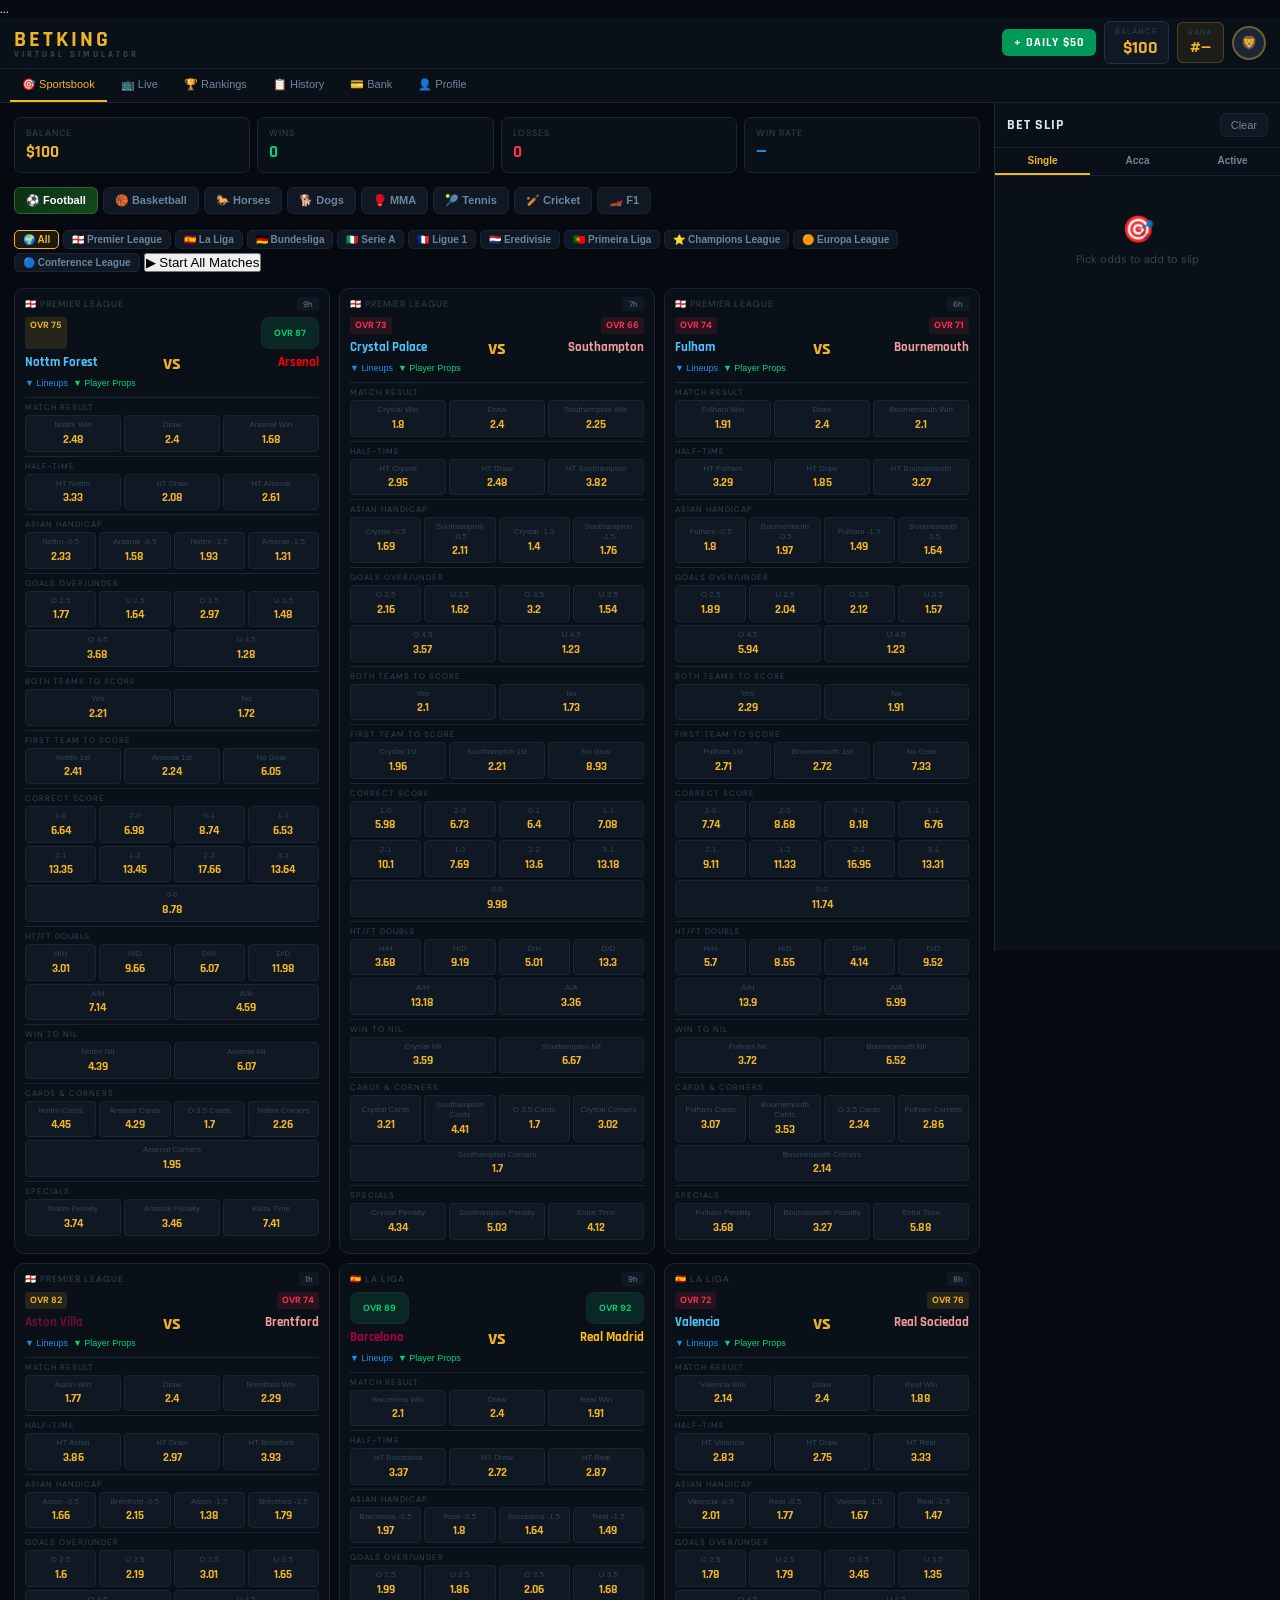
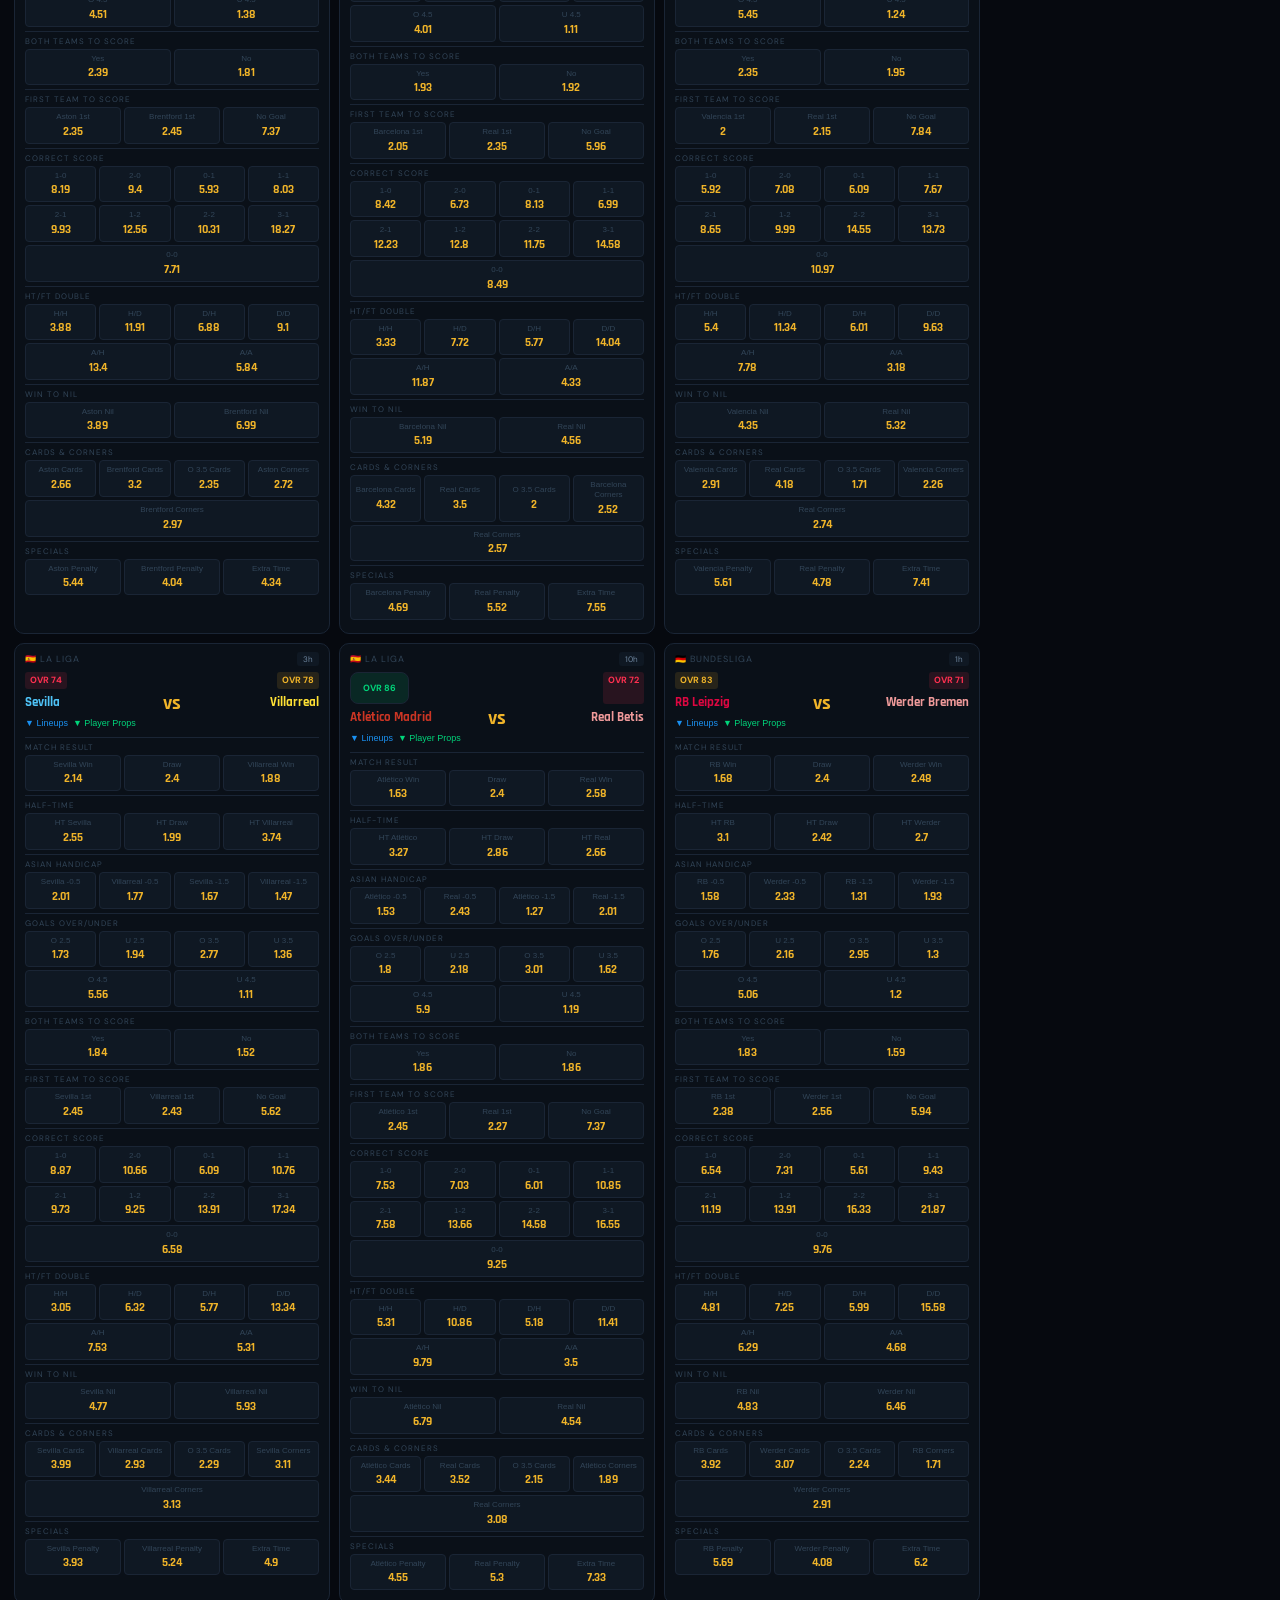
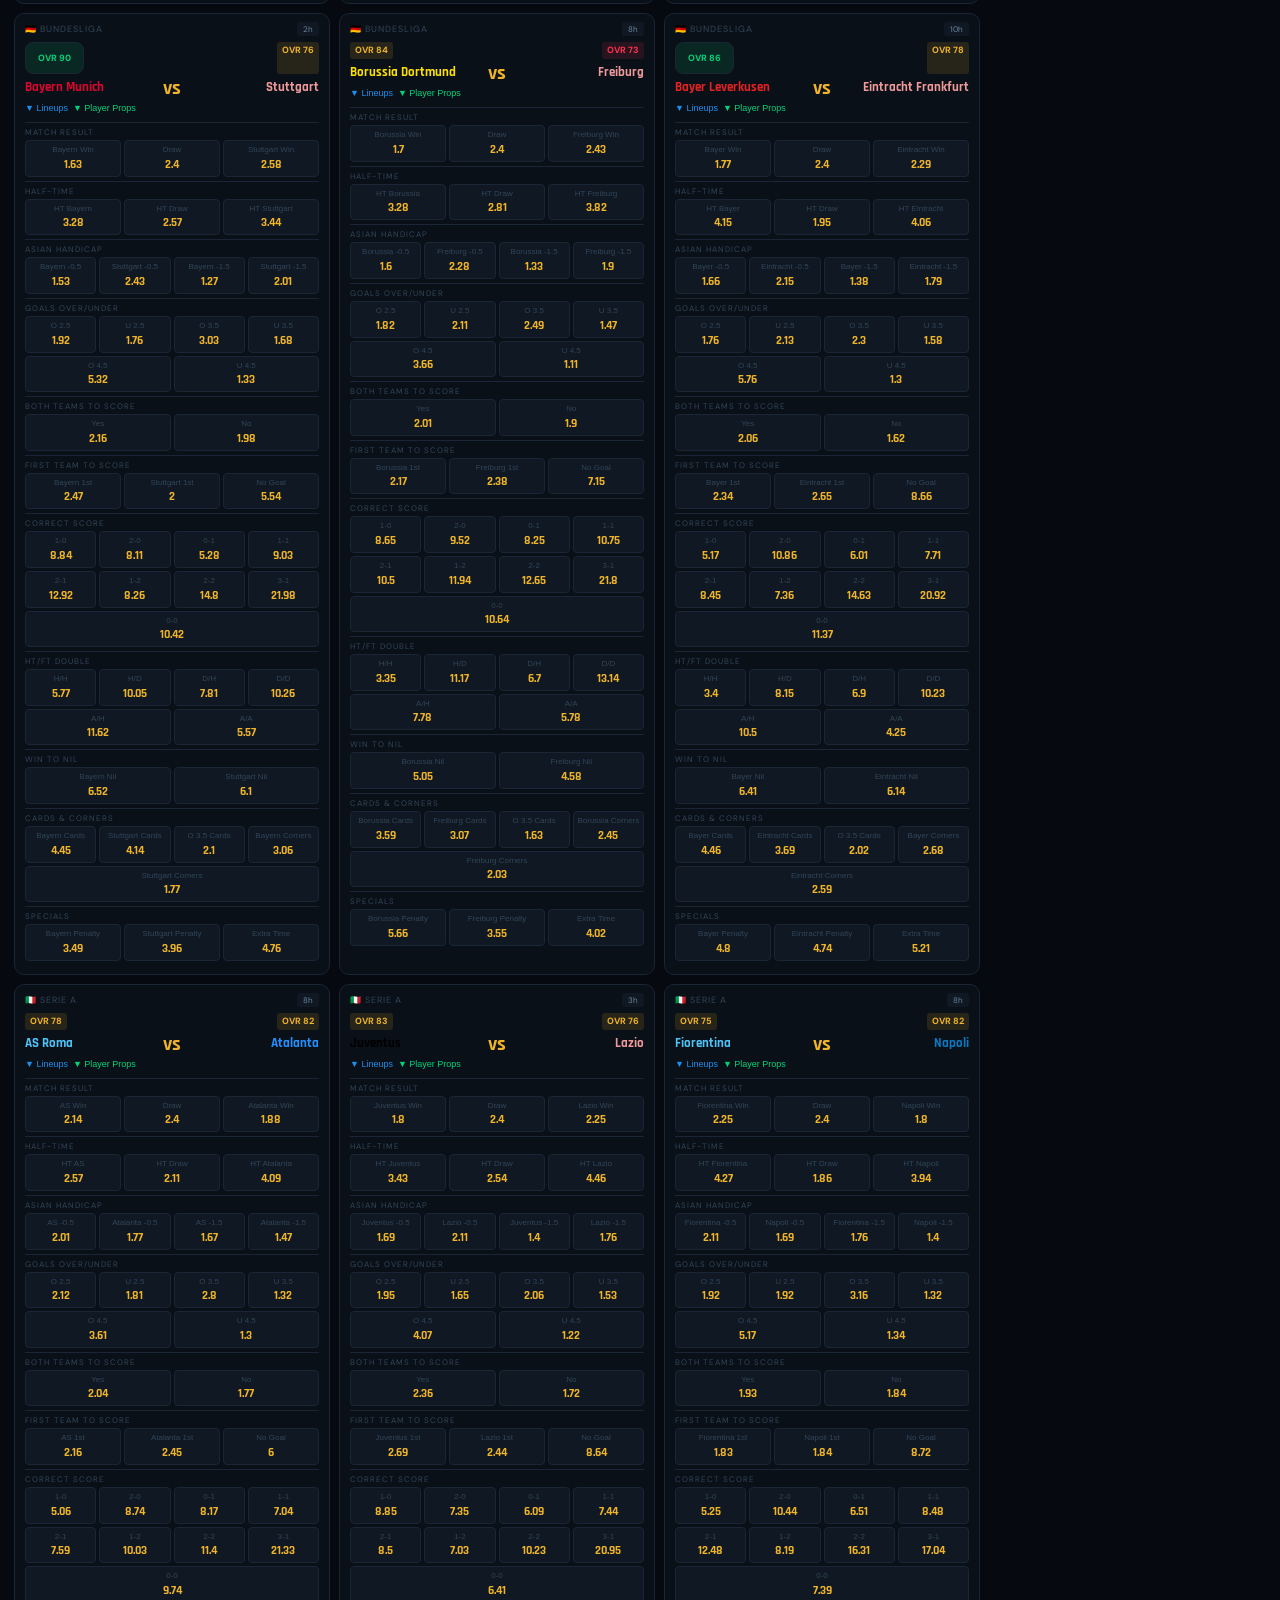
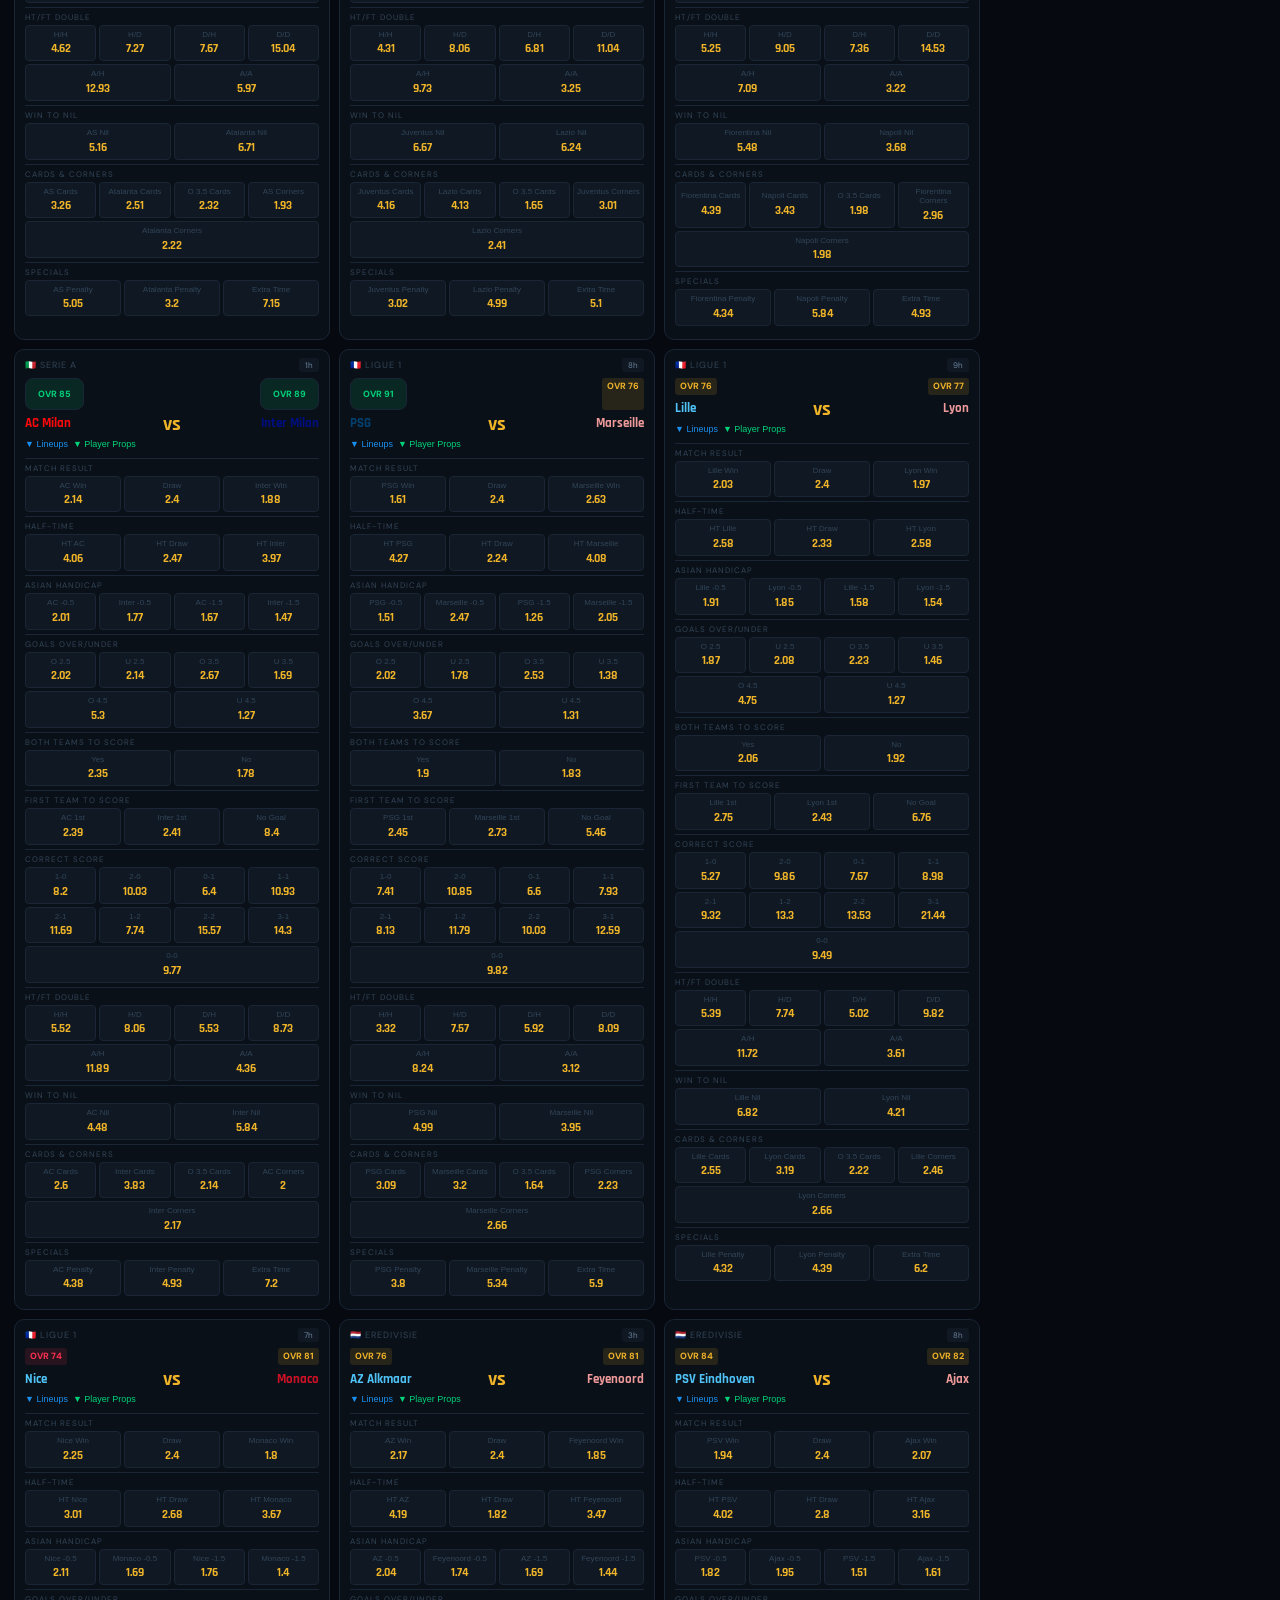
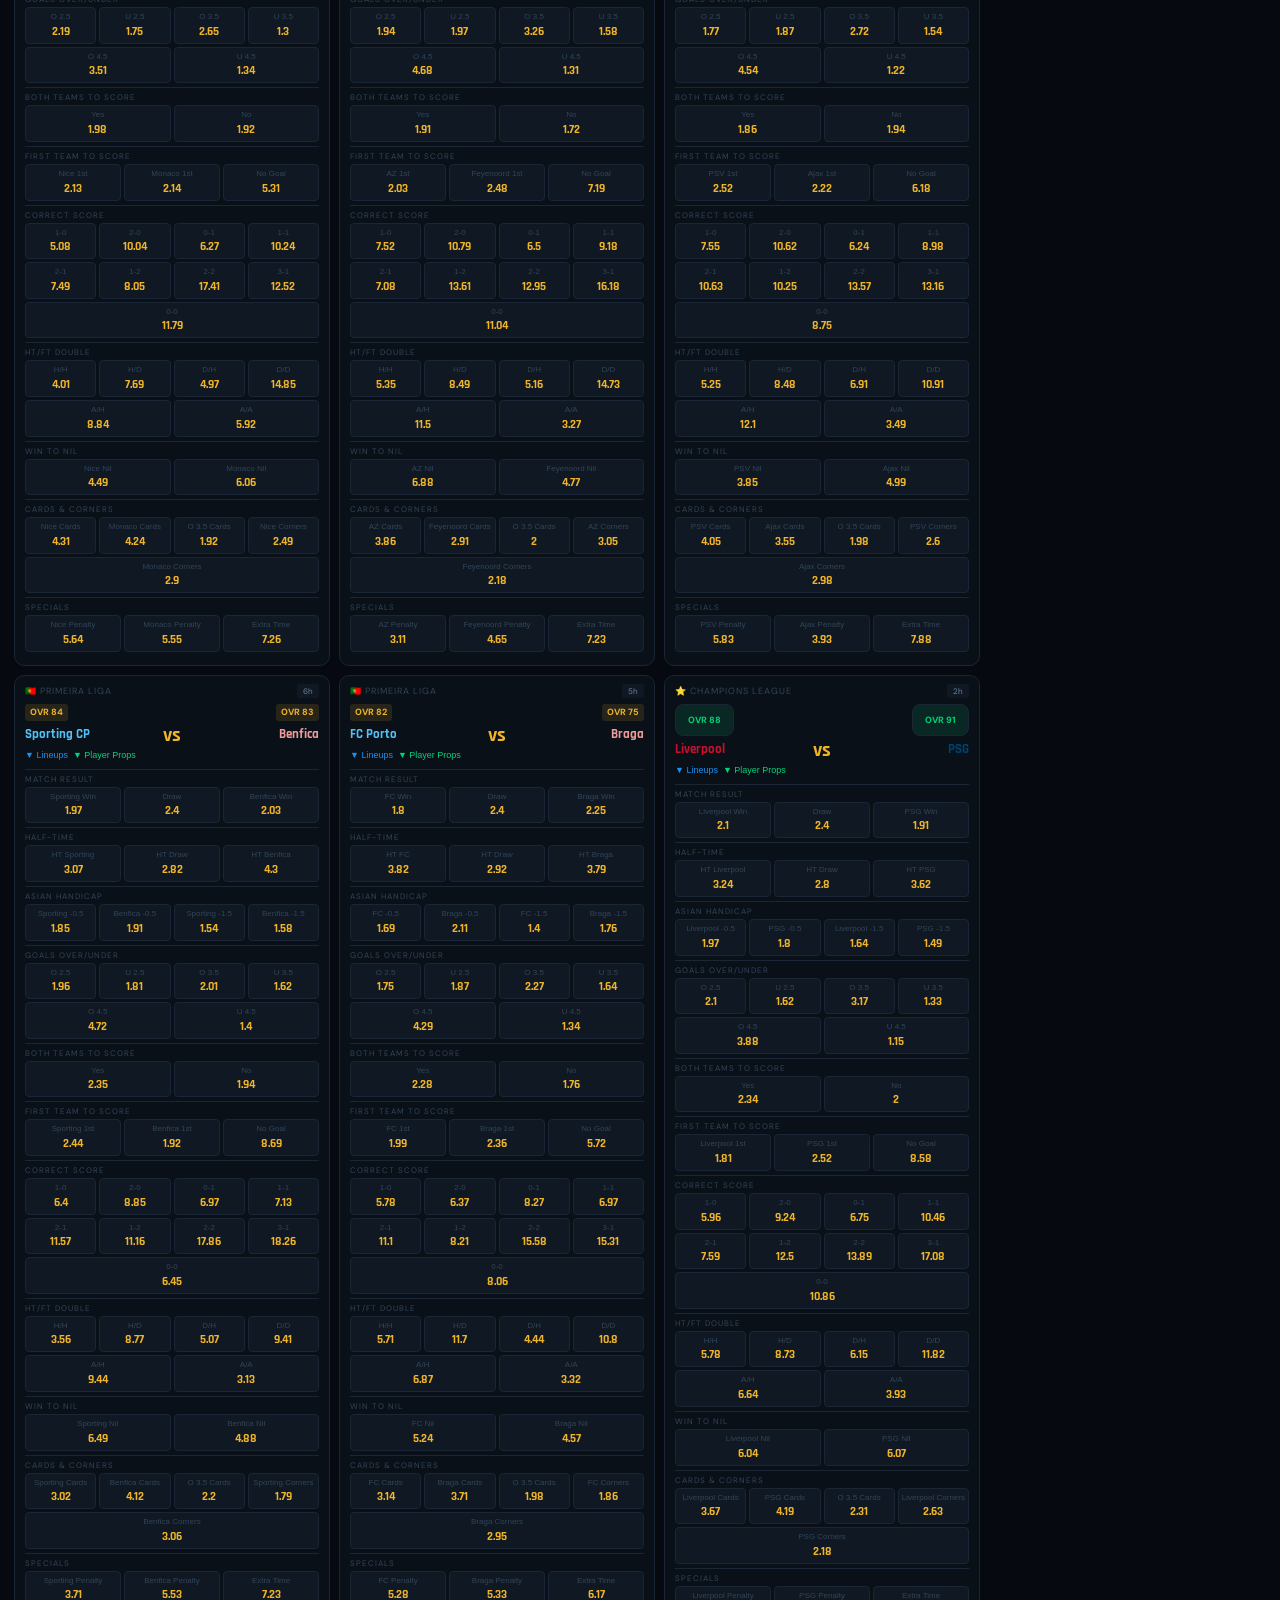
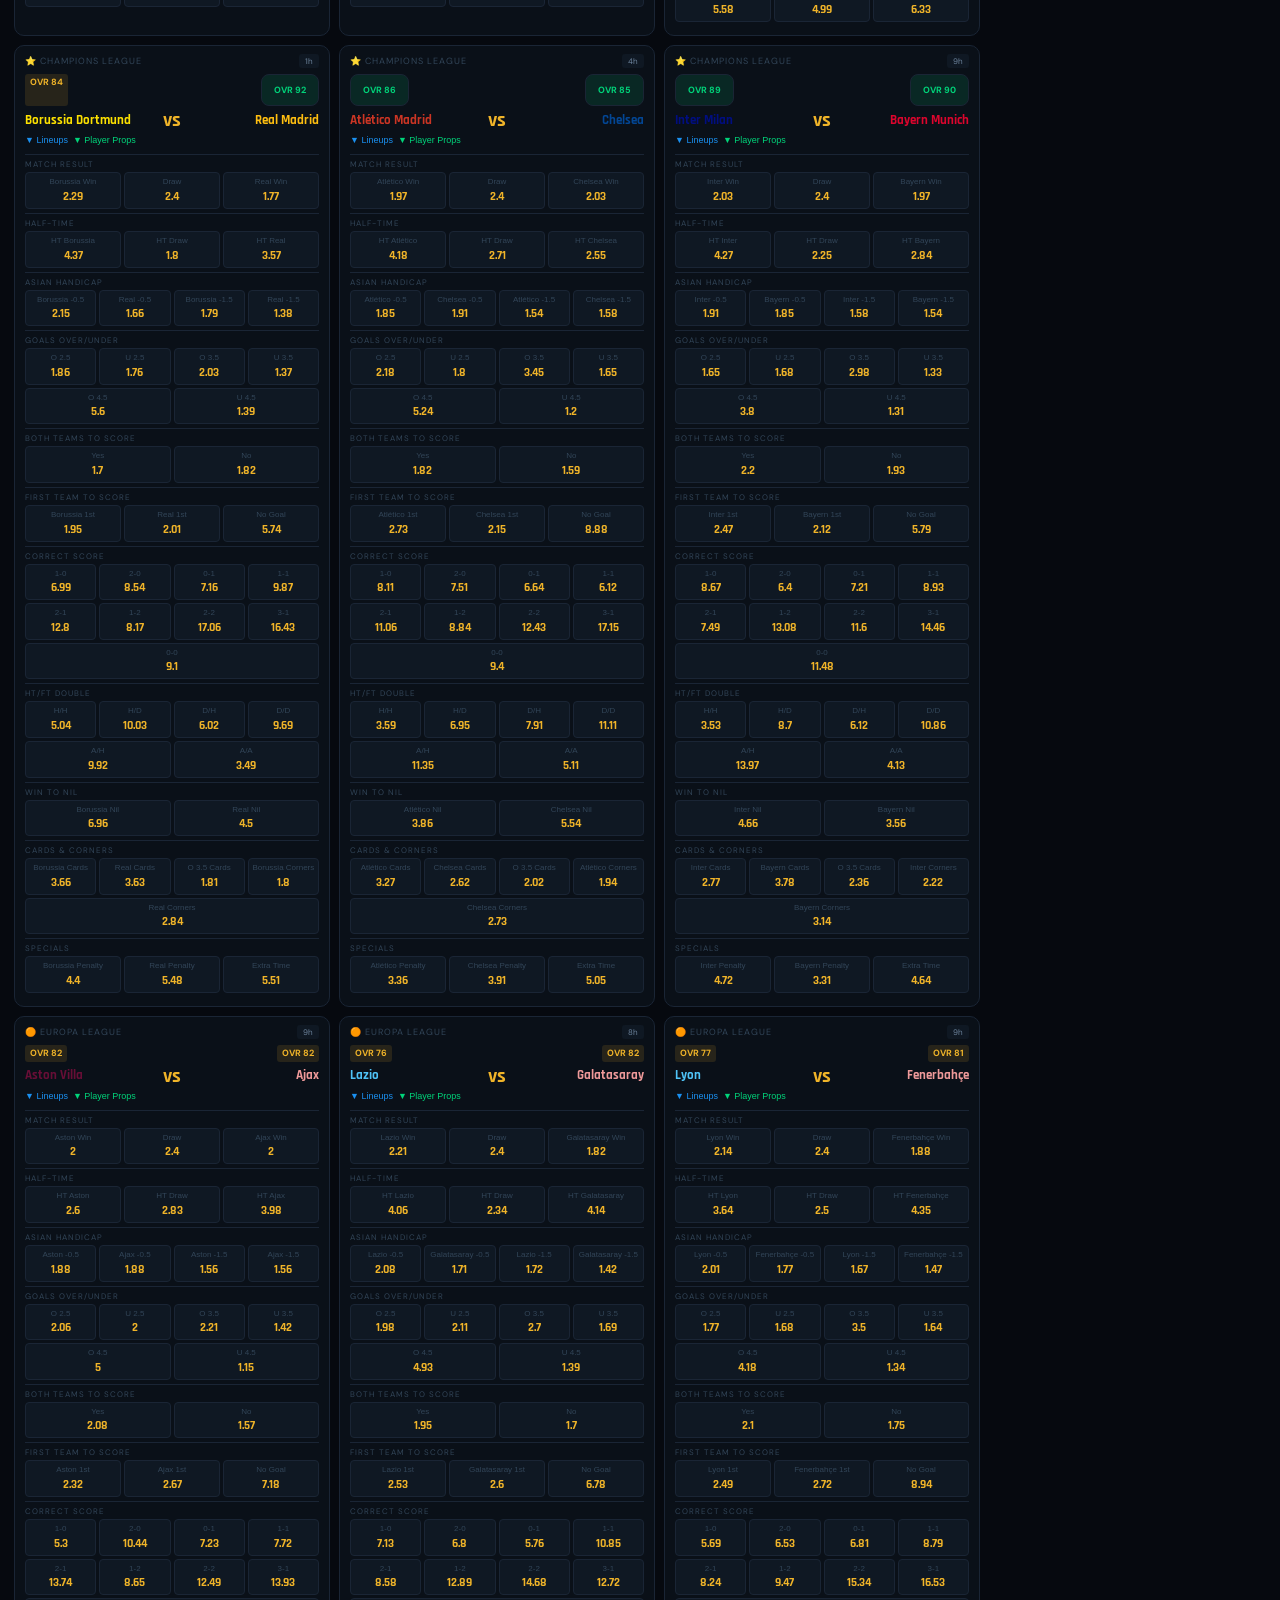
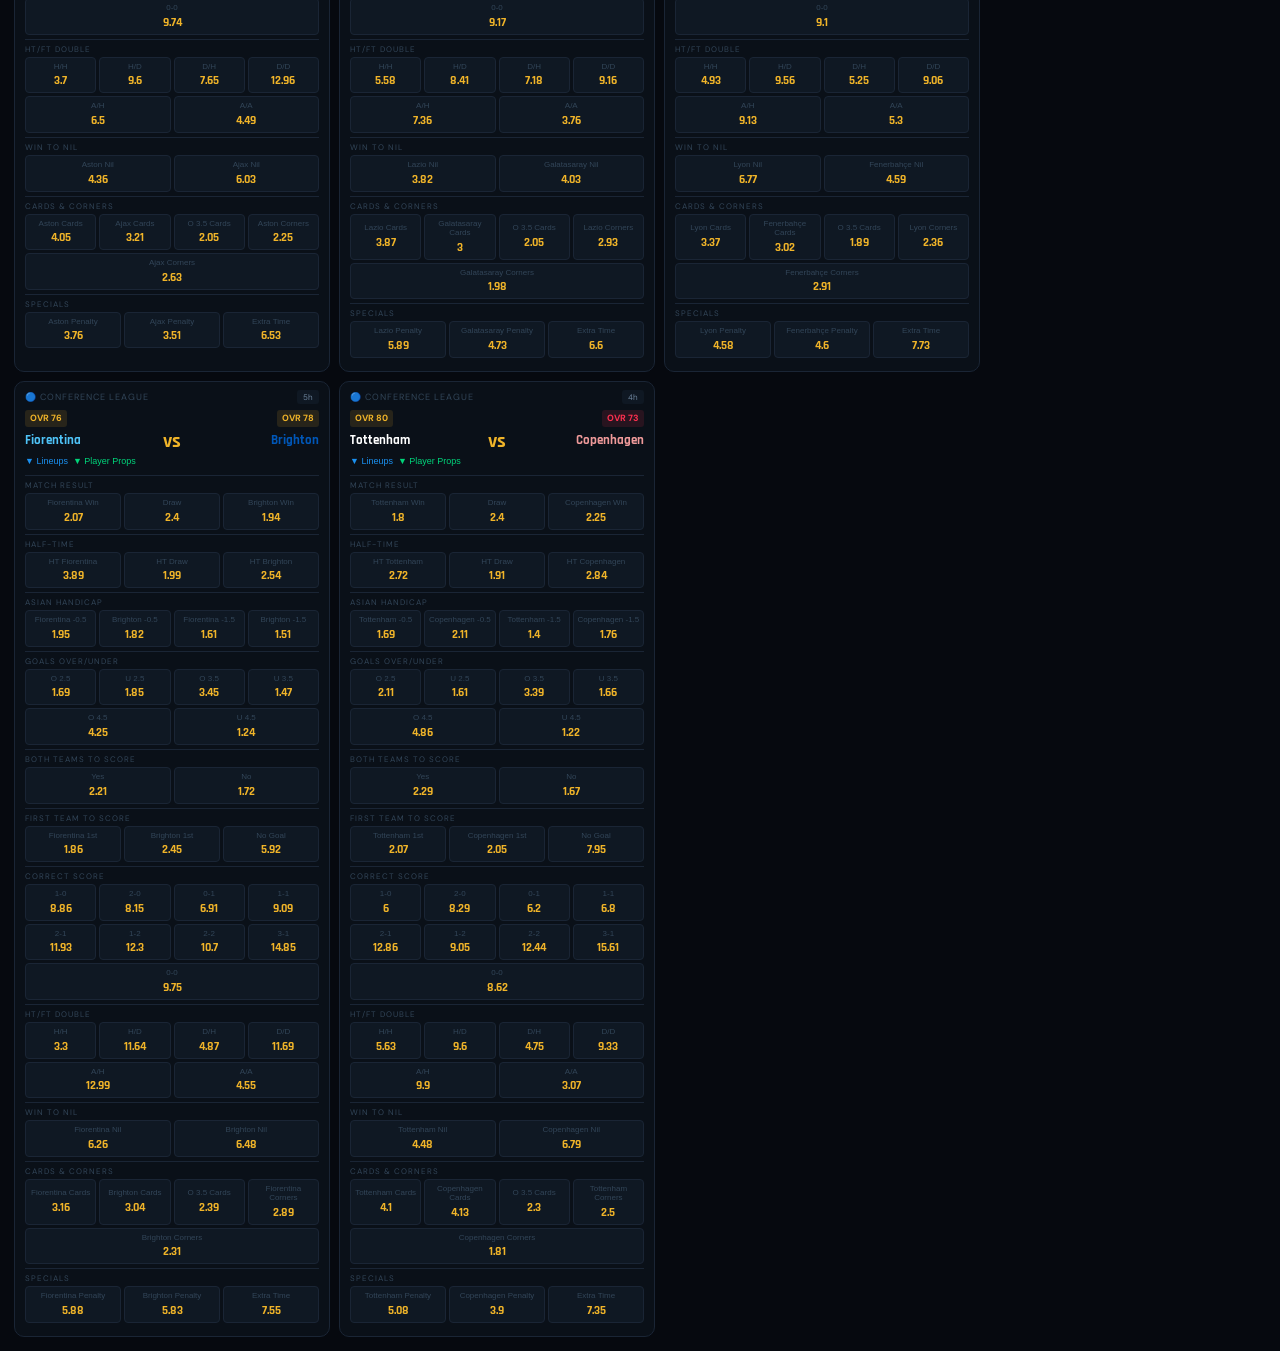
==== commit 2c6cdb8b: "Update index.html" ====
--- a/betking_clean/index.html
+++ b/betking_clean/index.html
@@ -1,5 +1,8 @@
 <!DOCTYPE html>
 <html><head>
+<meta name="viewport" content="width=device-width, initial-scale=1.0">
+<title>BetKing</title>
+...
 <title>BetKing</title>
 <link rel="stylesheet" href="css/style.css">
 <script async src="https://pagead2.googlesyndication.com/pagead/js/adsbygoogle.js?client=ca-pub-4960847713738346"
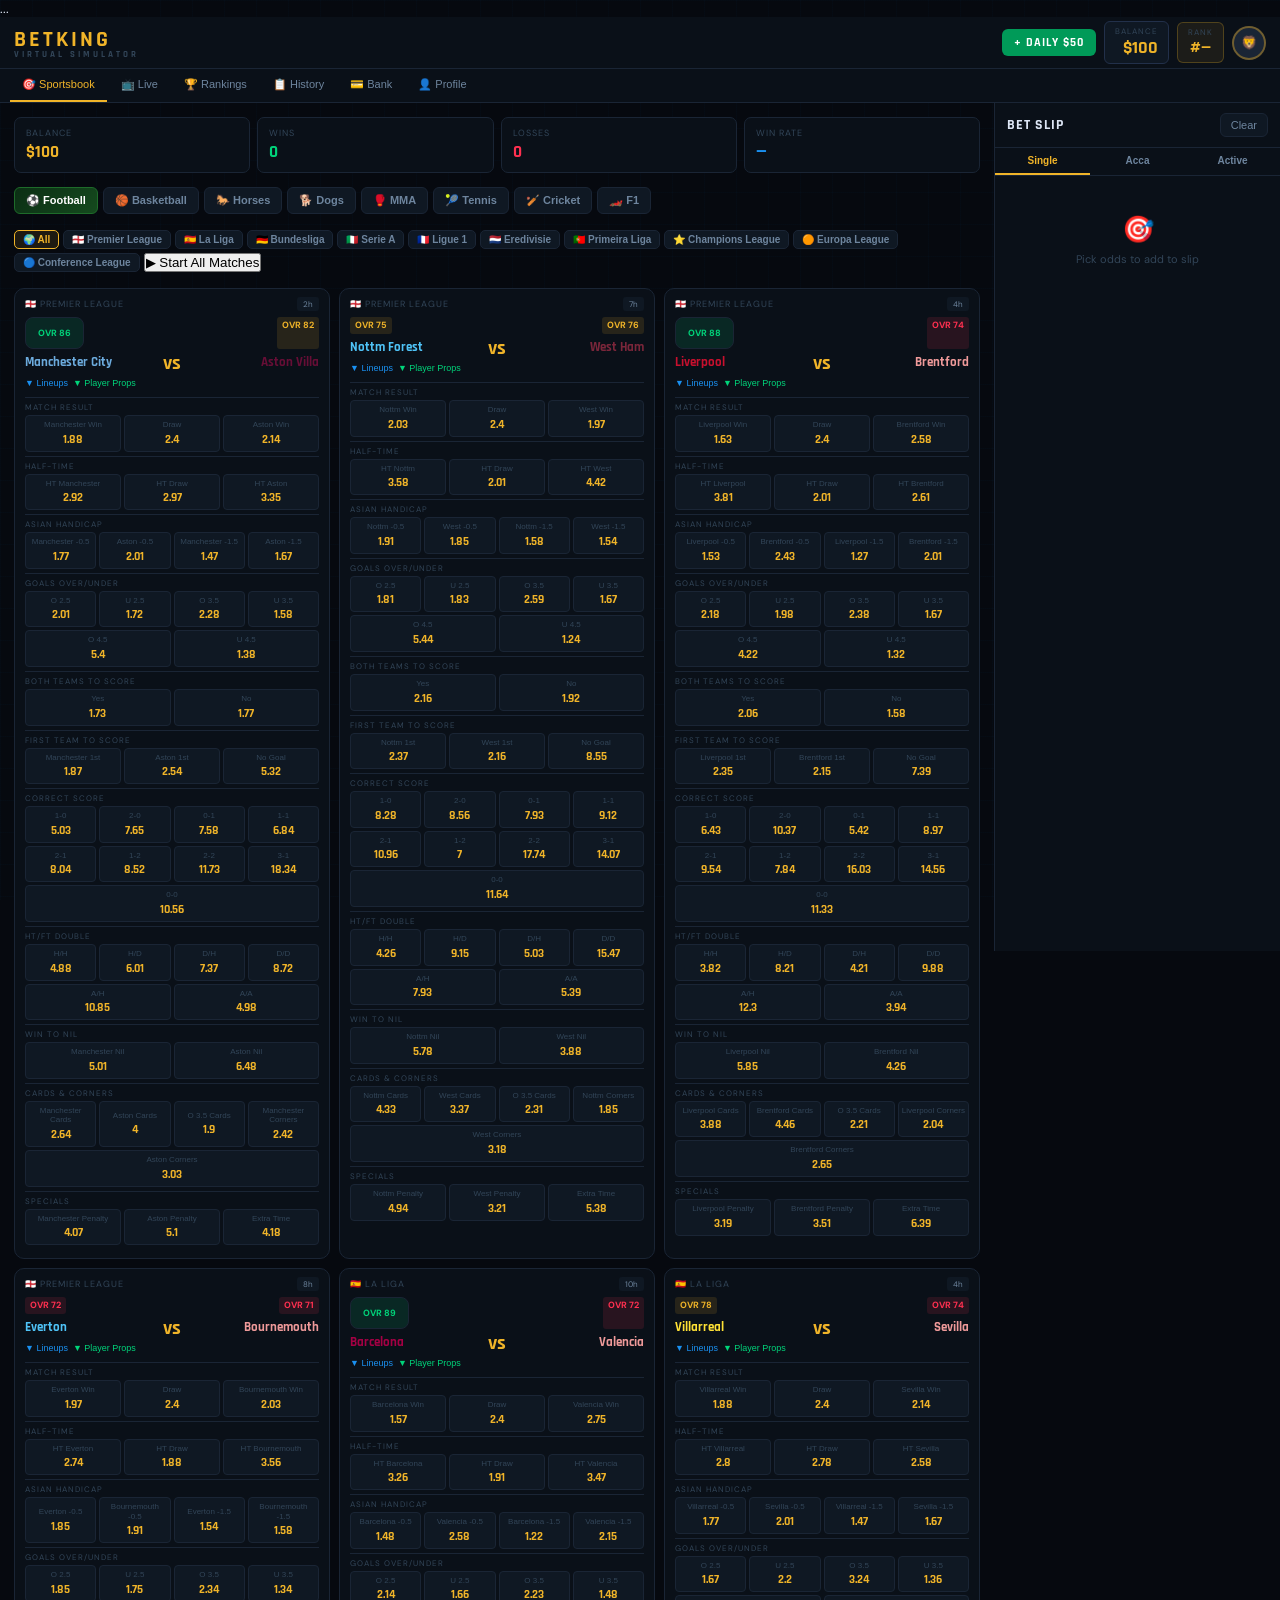
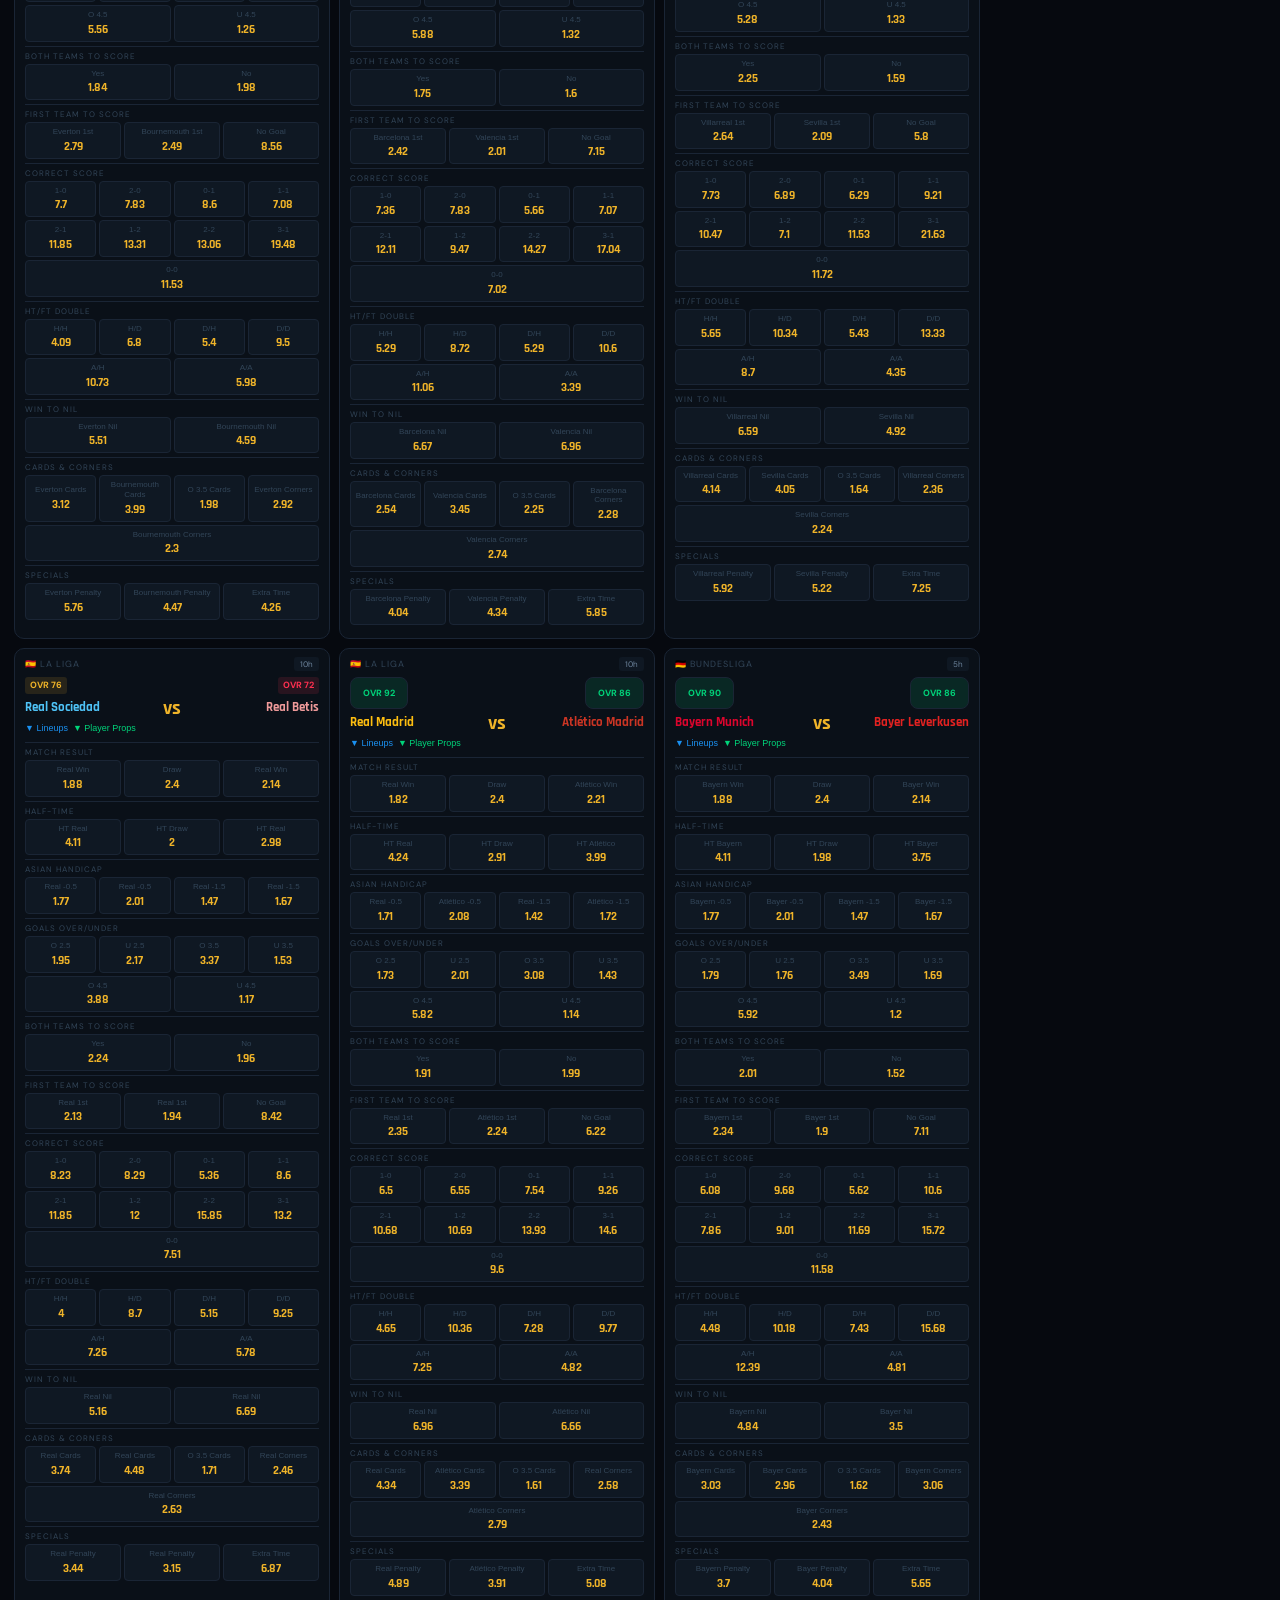
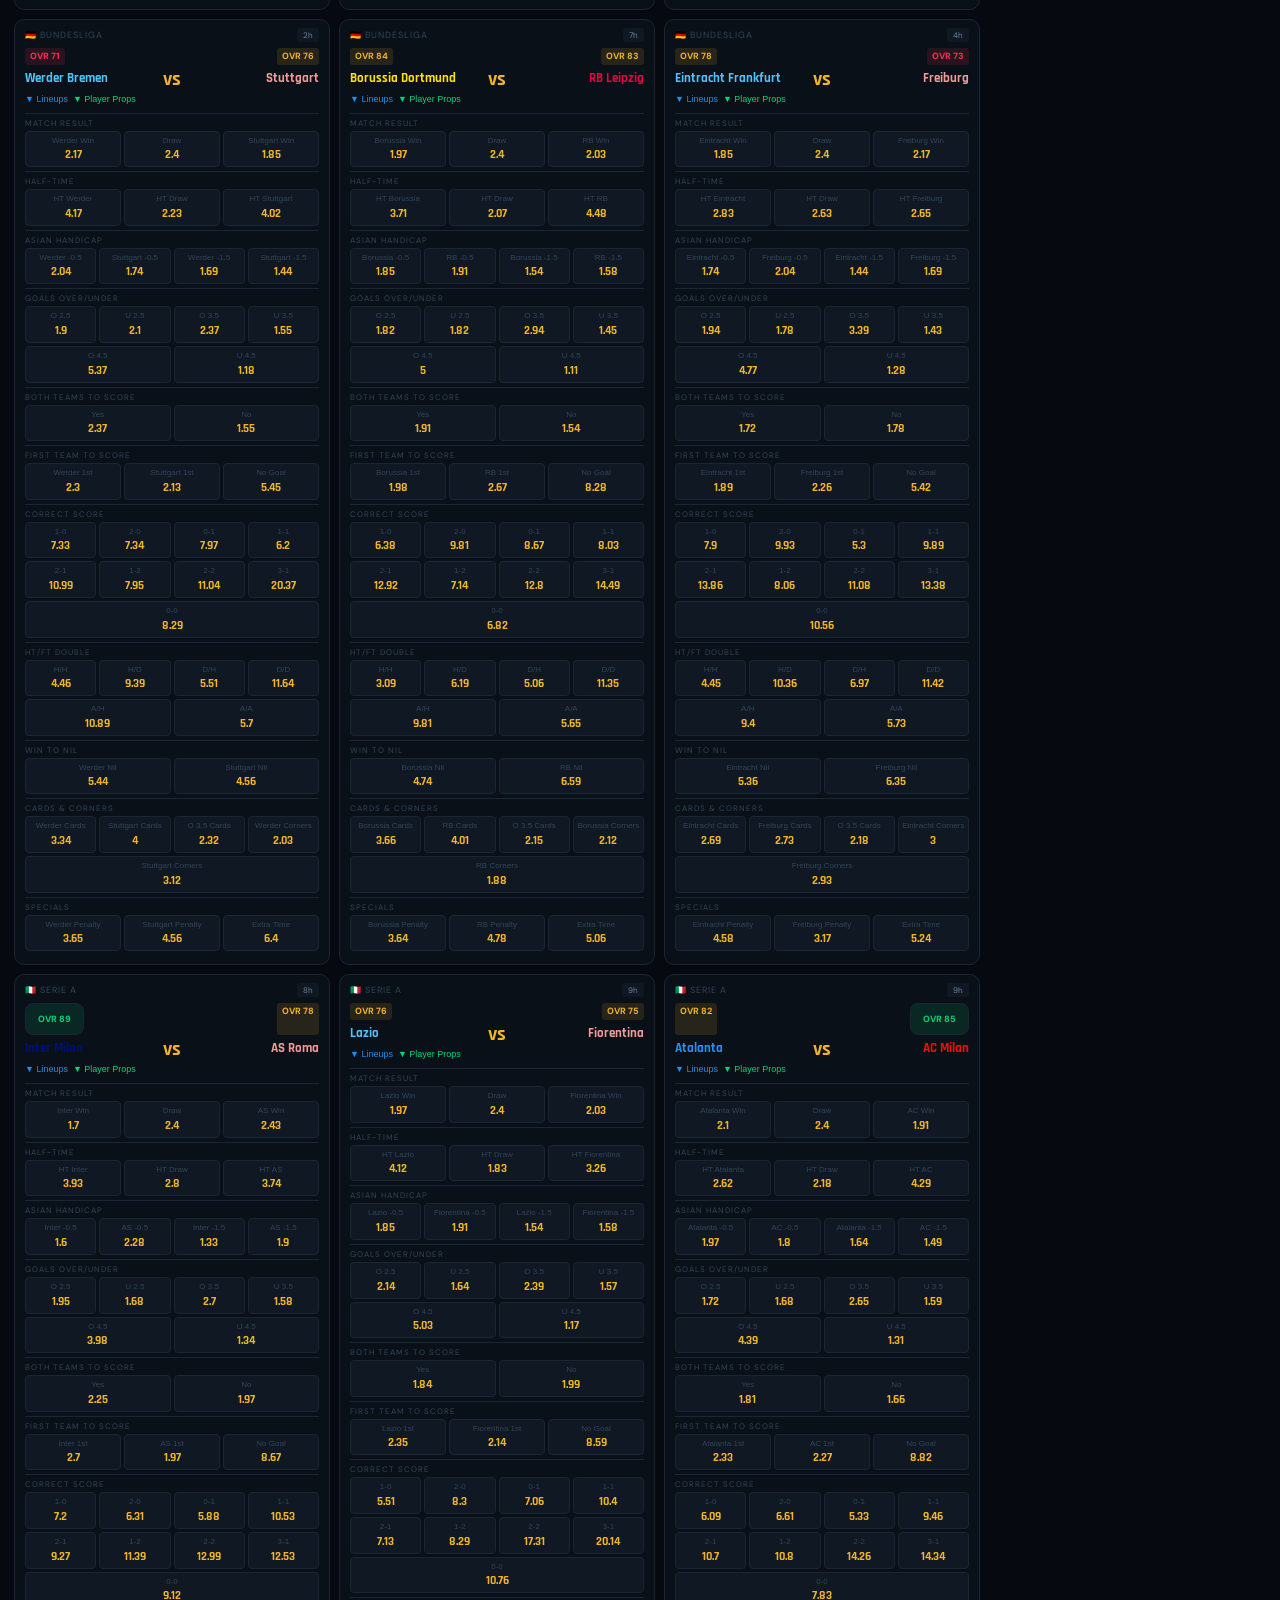
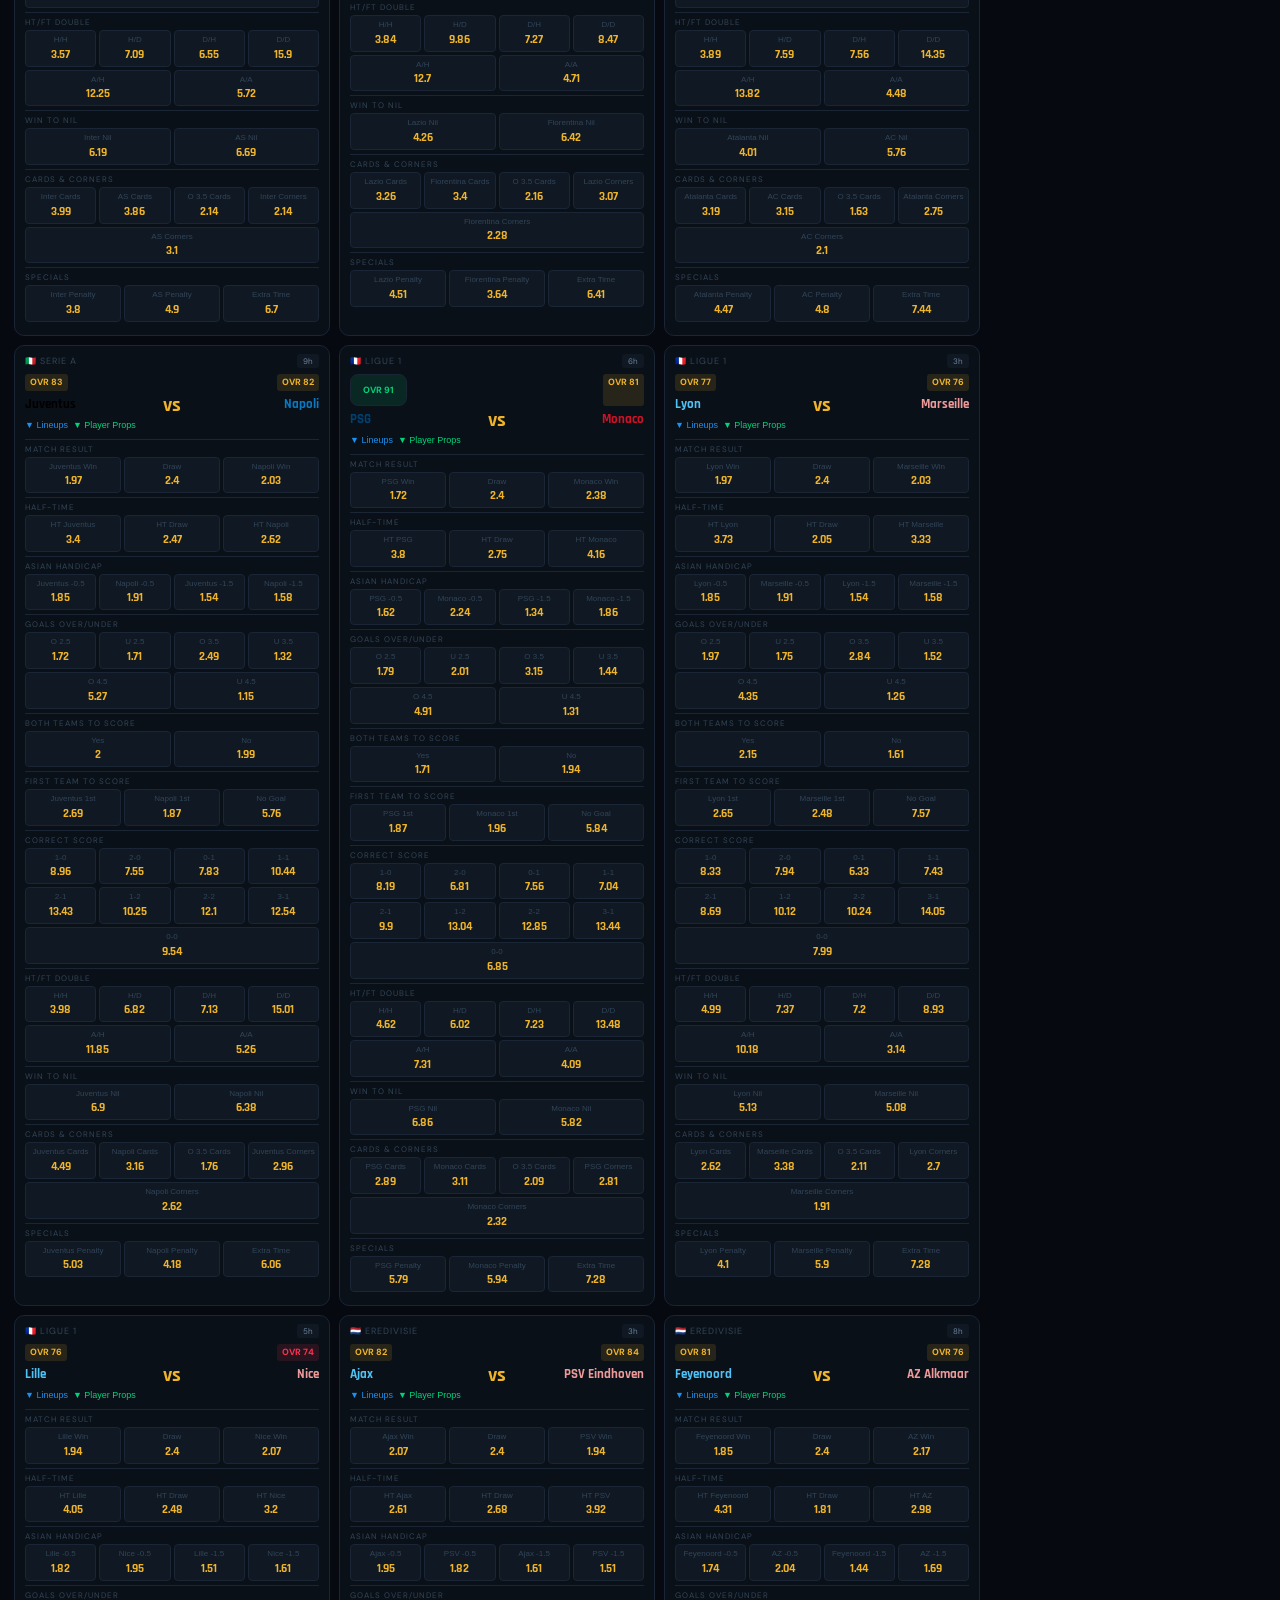
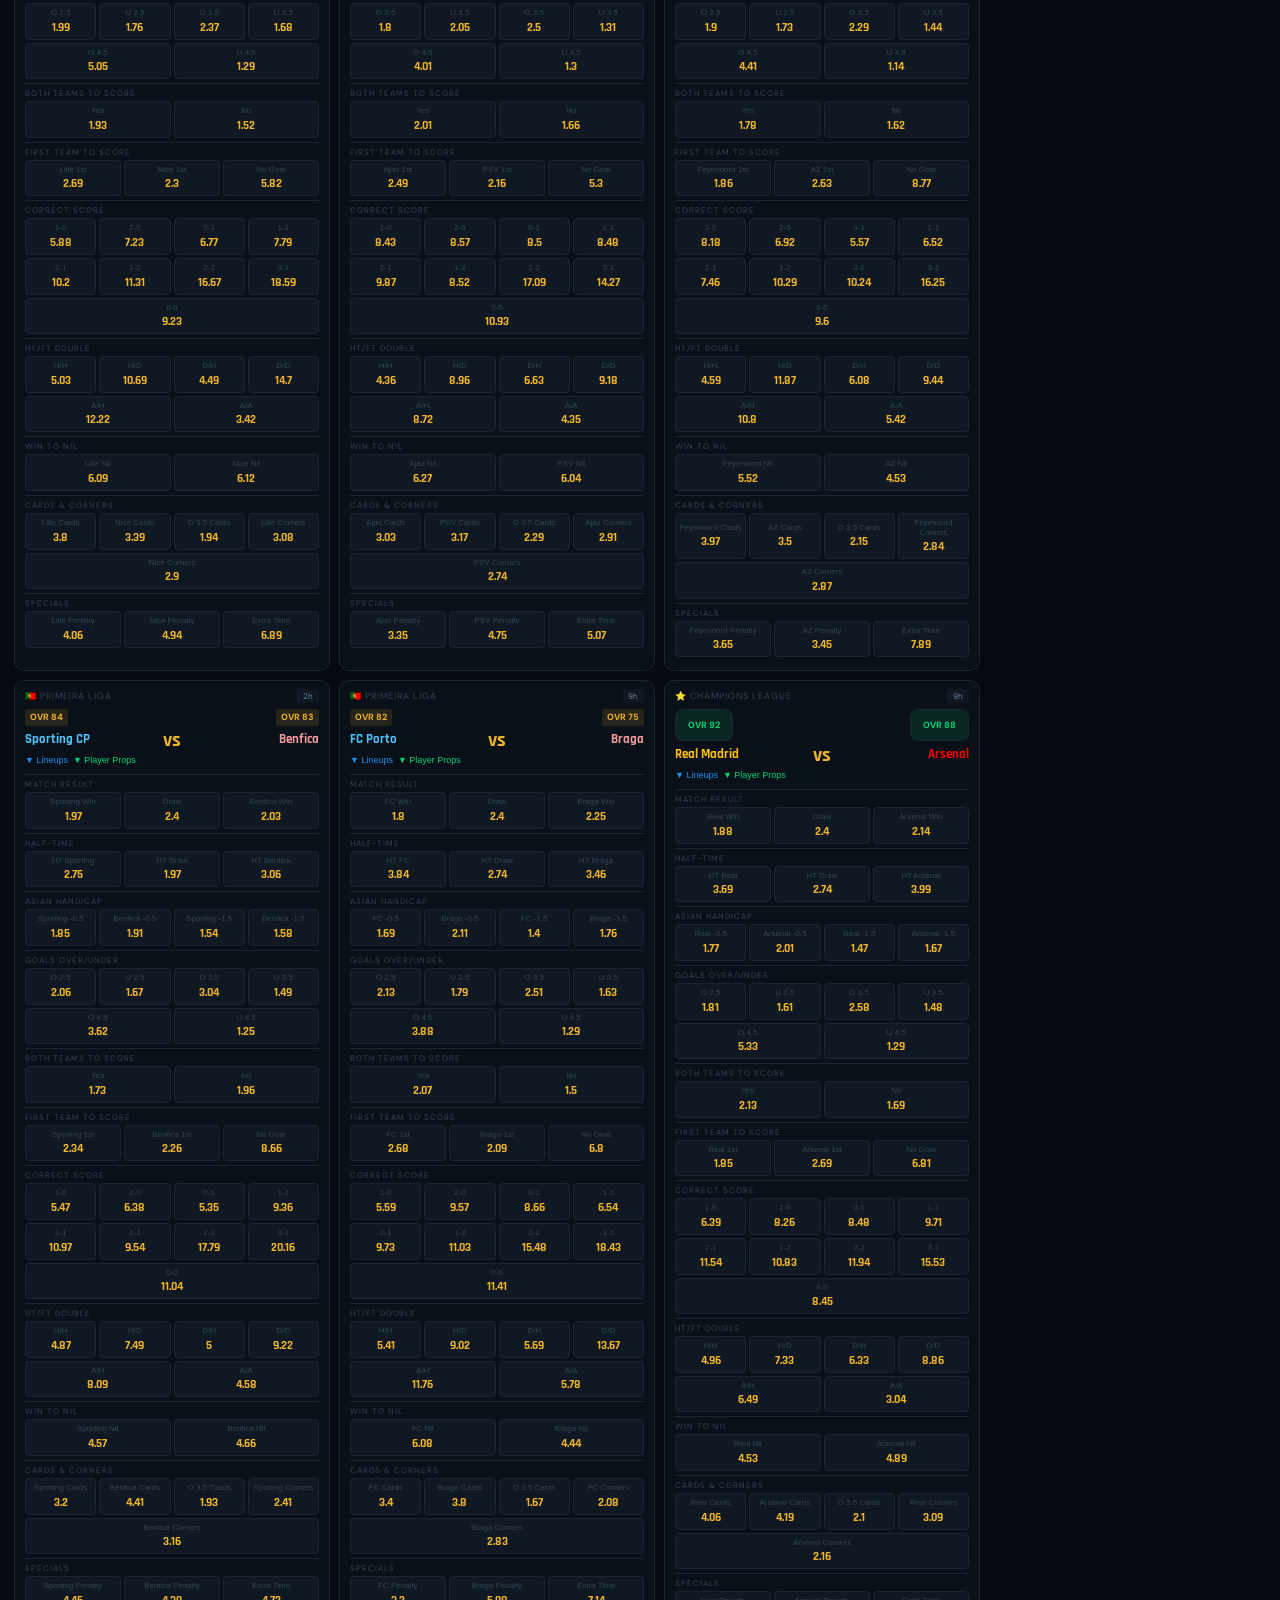
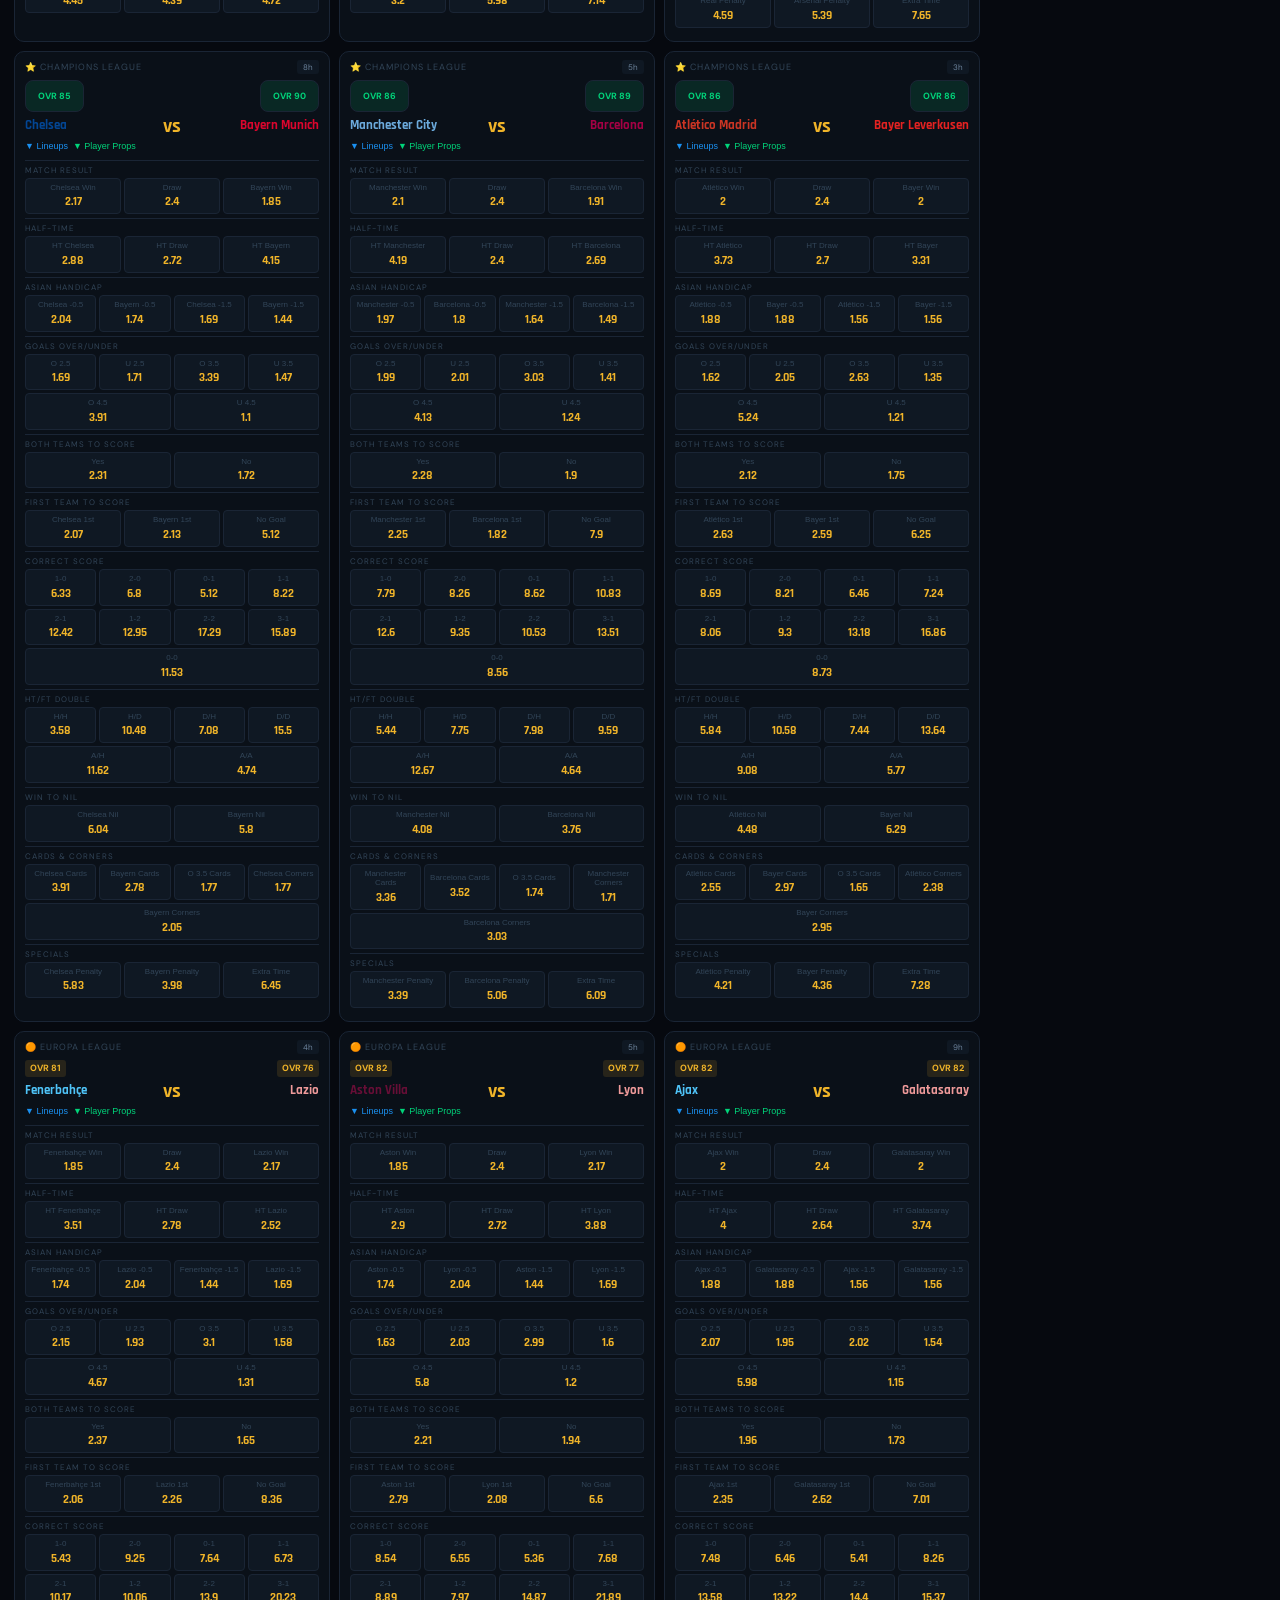
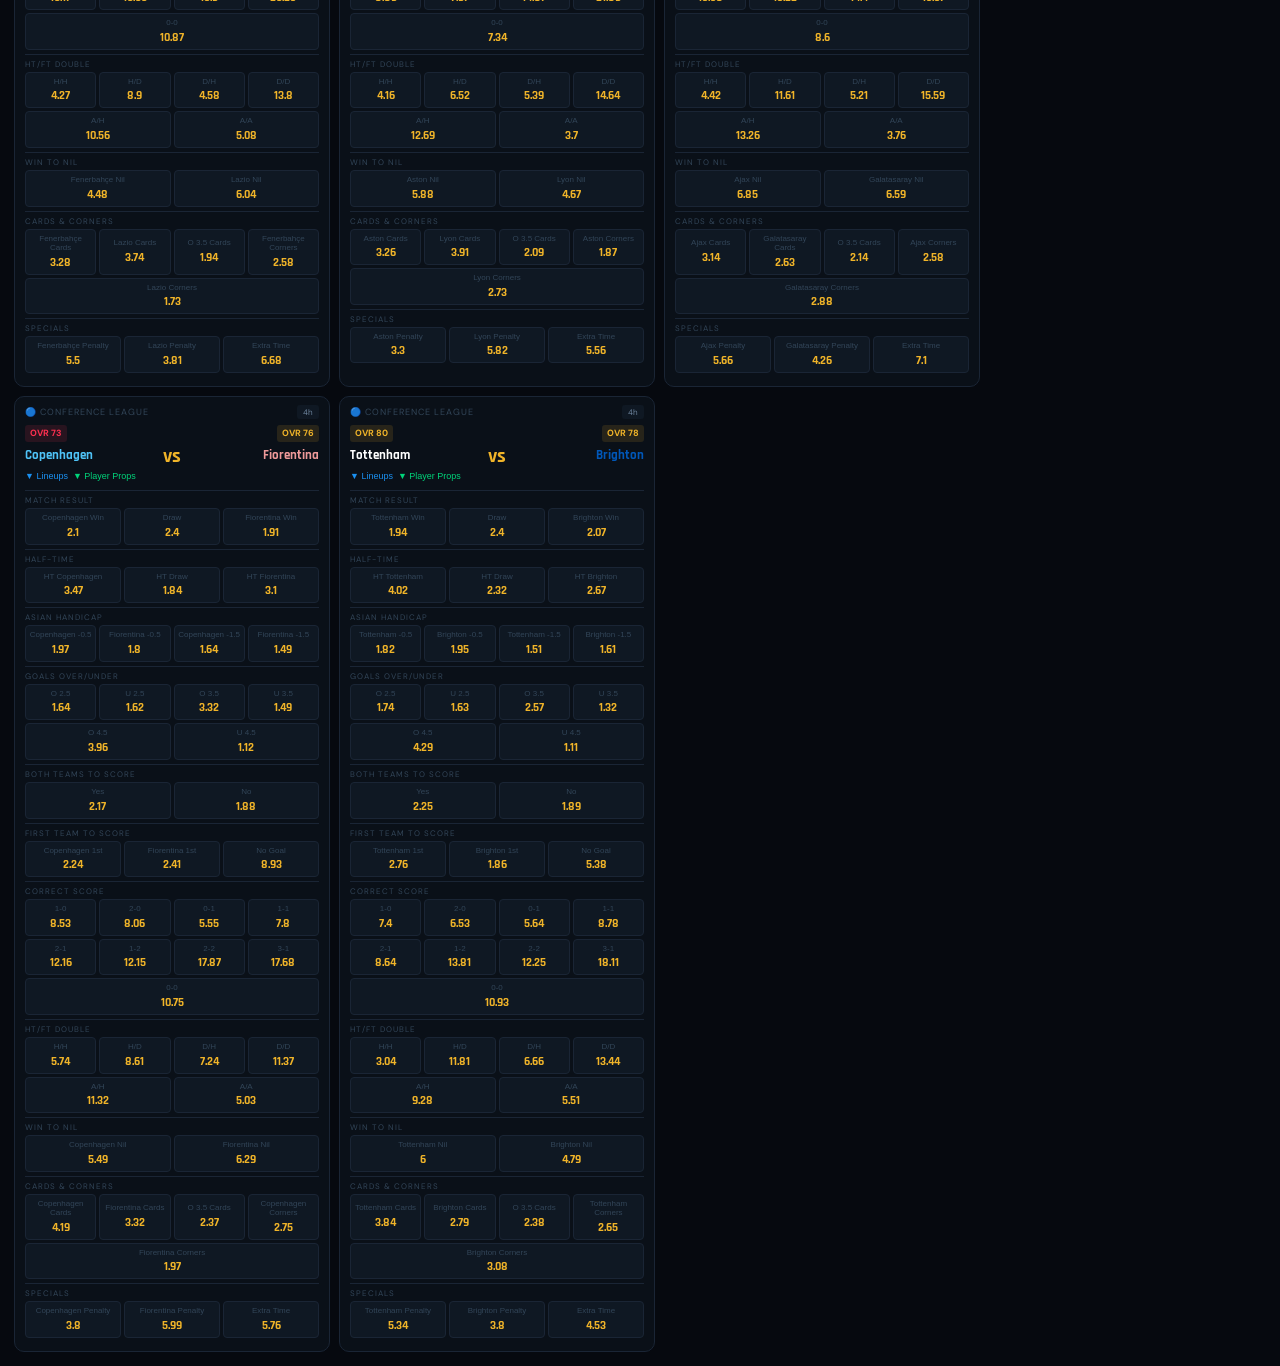
==== commit 92d33ef3: "Update index.html" ====
--- a/betking_clean/index.html
+++ b/betking_clean/index.html
@@ -8,6 +8,22 @@
 <script async src="https://pagead2.googlesyndication.com/pagead/js/adsbygoogle.js?client=ca-pub-4960847713738346"
      crossorigin="anonymous"></script>
 <script src="https://quge5.com/88/tag.min.js" data-zone="219802" async data-cfasync="false"></script>
+<meta name="viewport" content="width=device-width, initial-scale=1.0">
+<title>BetKing - Virtual Sports Betting Simulator</title>
+<meta name="description" content="BetKing is a free virtual sports betting simulator. Bet on football, basketball, F1, tennis, MMA and more with virtual money. No real money involved.">
+<meta name="keywords" content="virtual betting, sports simulator, fantasy betting, football betting game, free betting game, virtual sportsbook">
+<meta name="author" content="BetKing">
+
+<!-- Open Graph (makes it look good when shared on social media) -->
+<meta property="og:title" content="BetKing - Virtual Sports Betting Simulator">
+<meta property="og:description" content="Free virtual sports betting simulator. Bet on football, F1, basketball and more with no real money!">
+<meta property="og:url" content="https://betking-q6s7.onrender.com">
+<meta property="og:type" content="website">
+
+<!-- Twitter/X card -->
+<meta name="twitter:card" content="summary">
+<meta name="twitter:title" content="BetKing - Virtual Sports Betting Simulator">
+<meta name="twitter:description" content="Free virtual sports betting simulator. No real money involved!">
 </head>
 <body>
 <div class="grid-bg"></div>
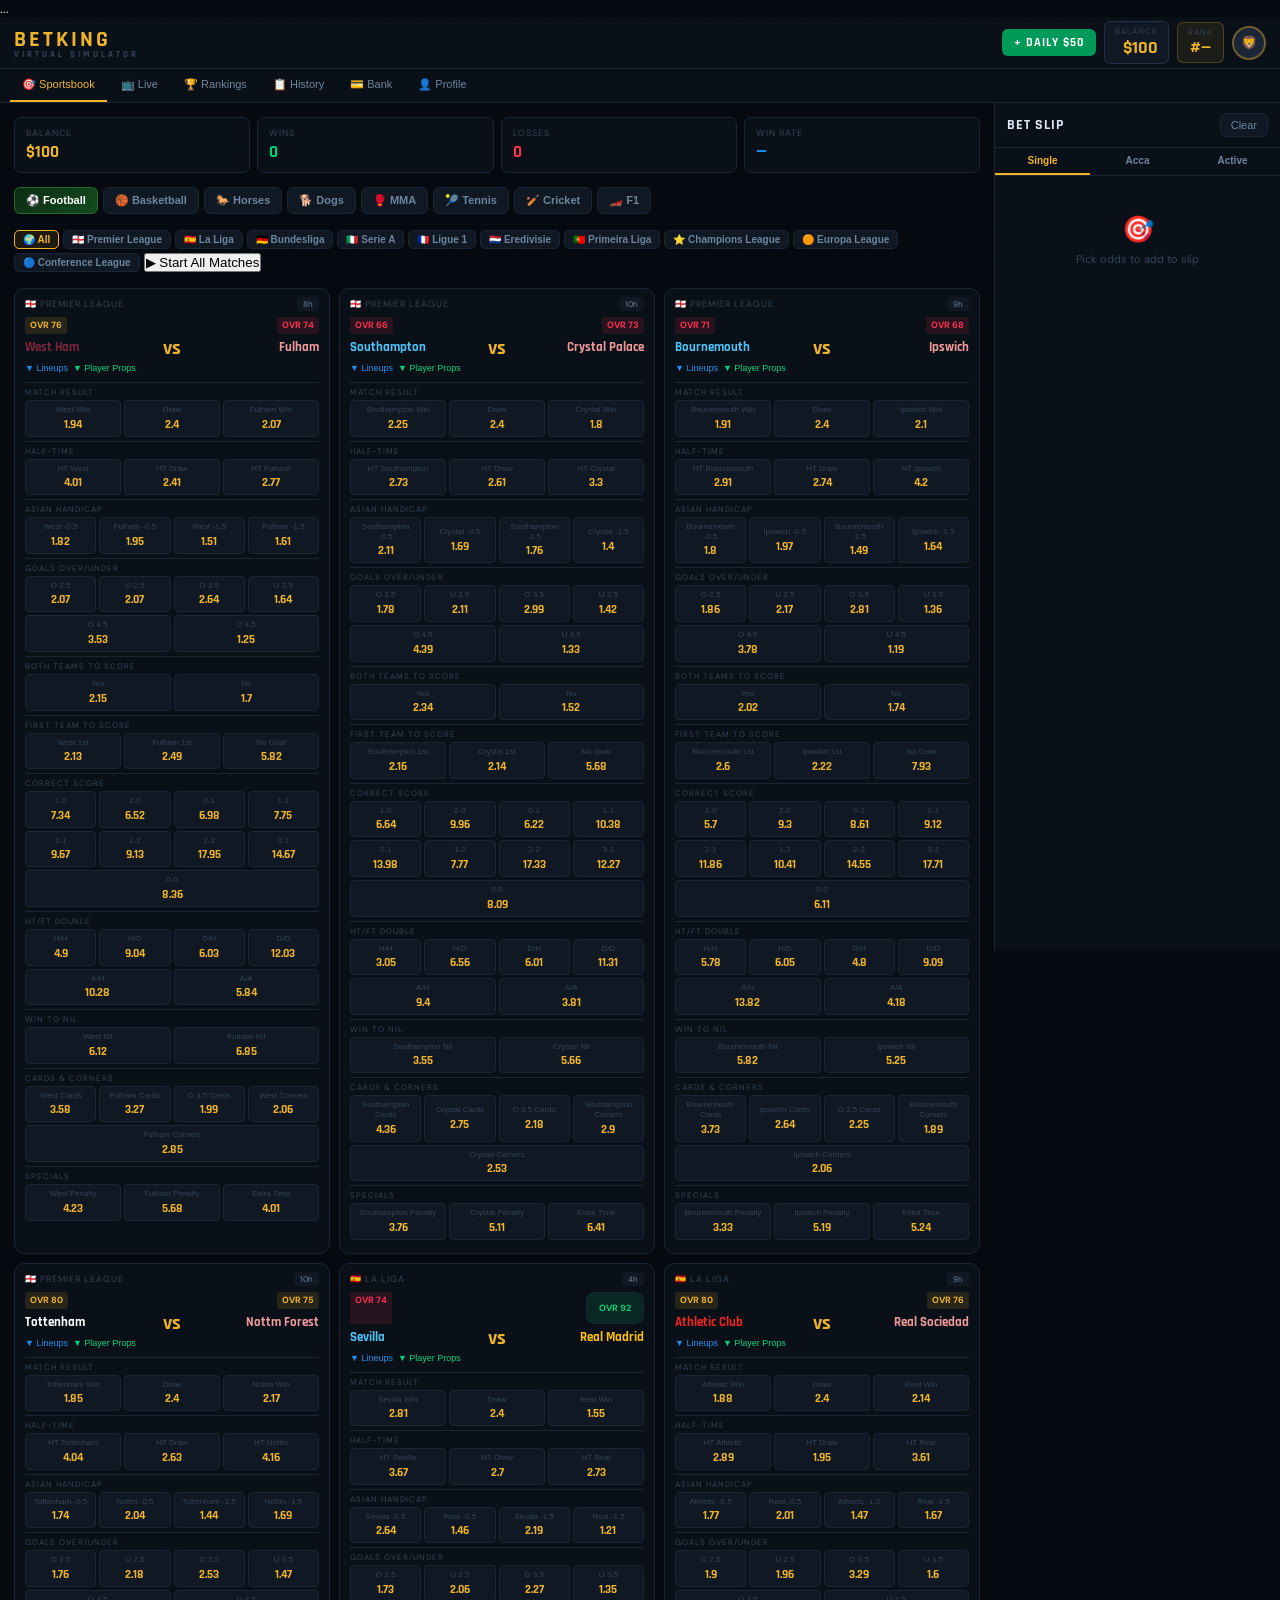
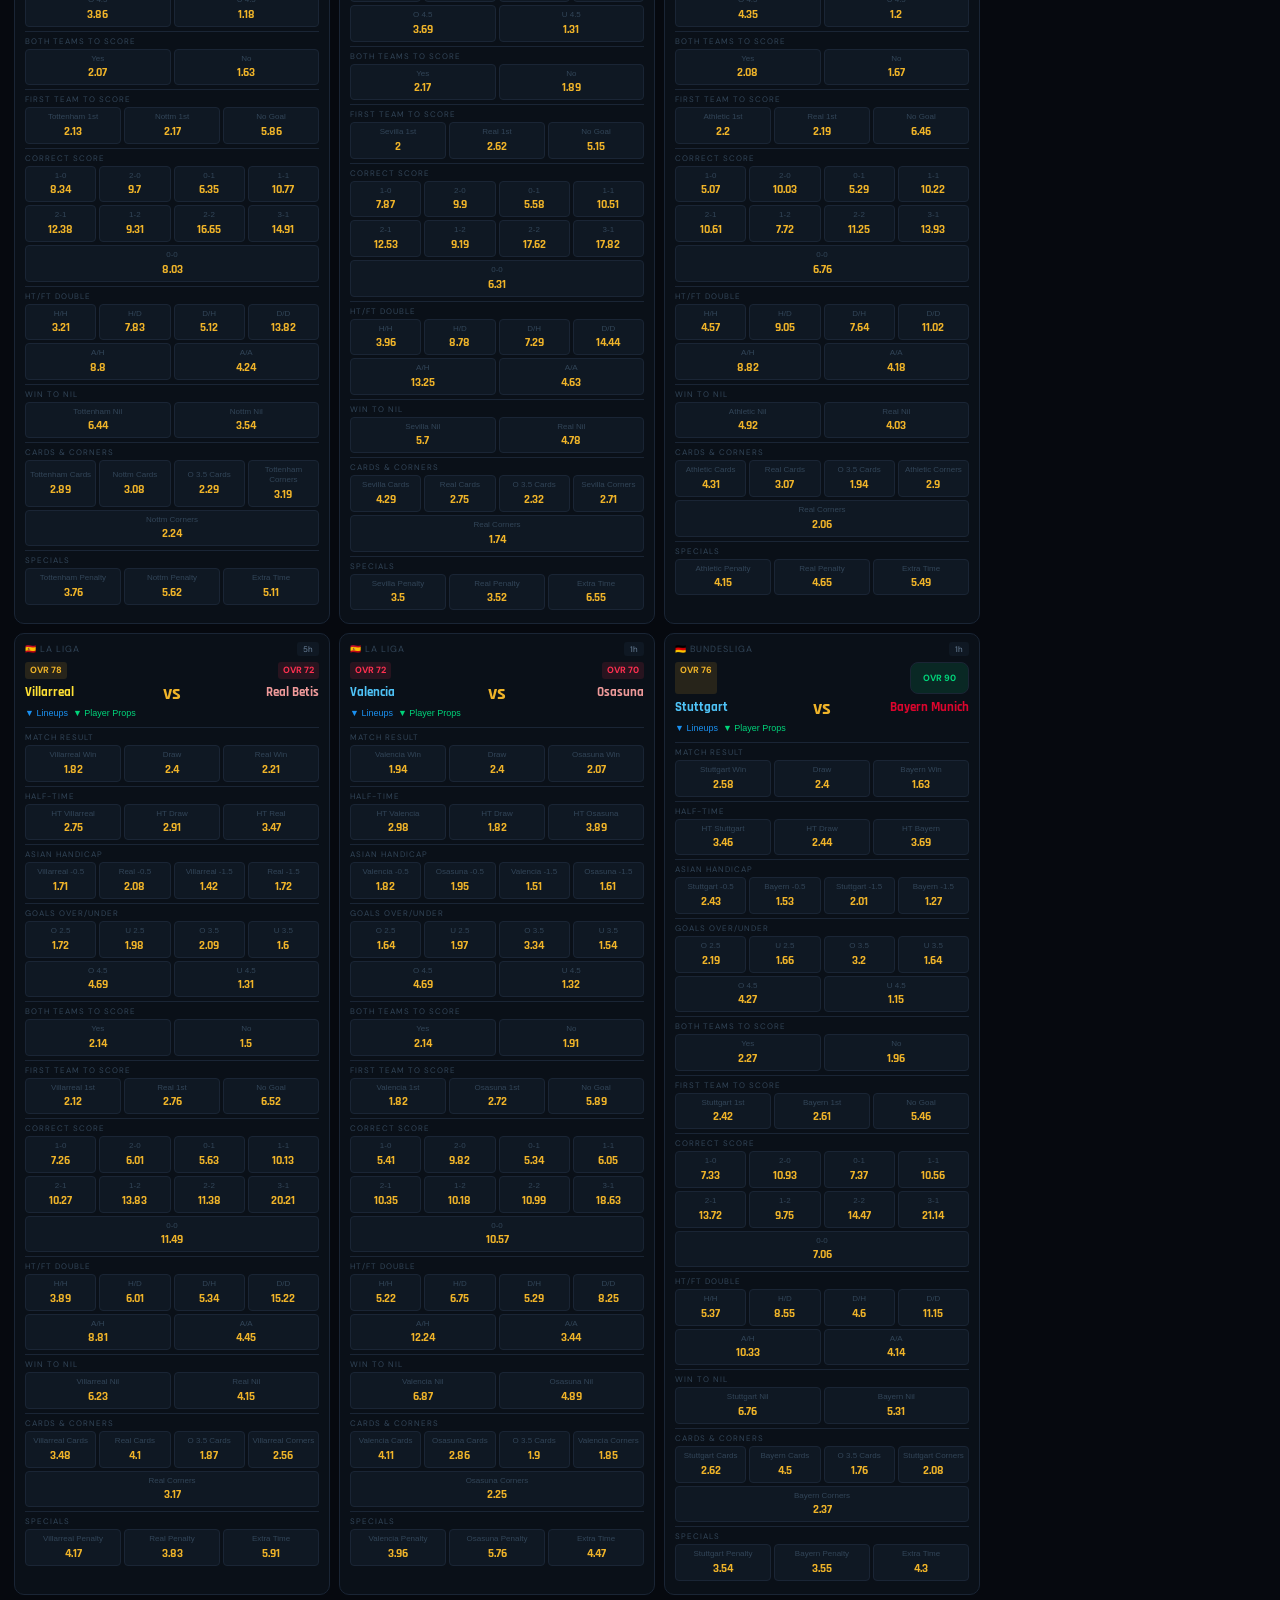
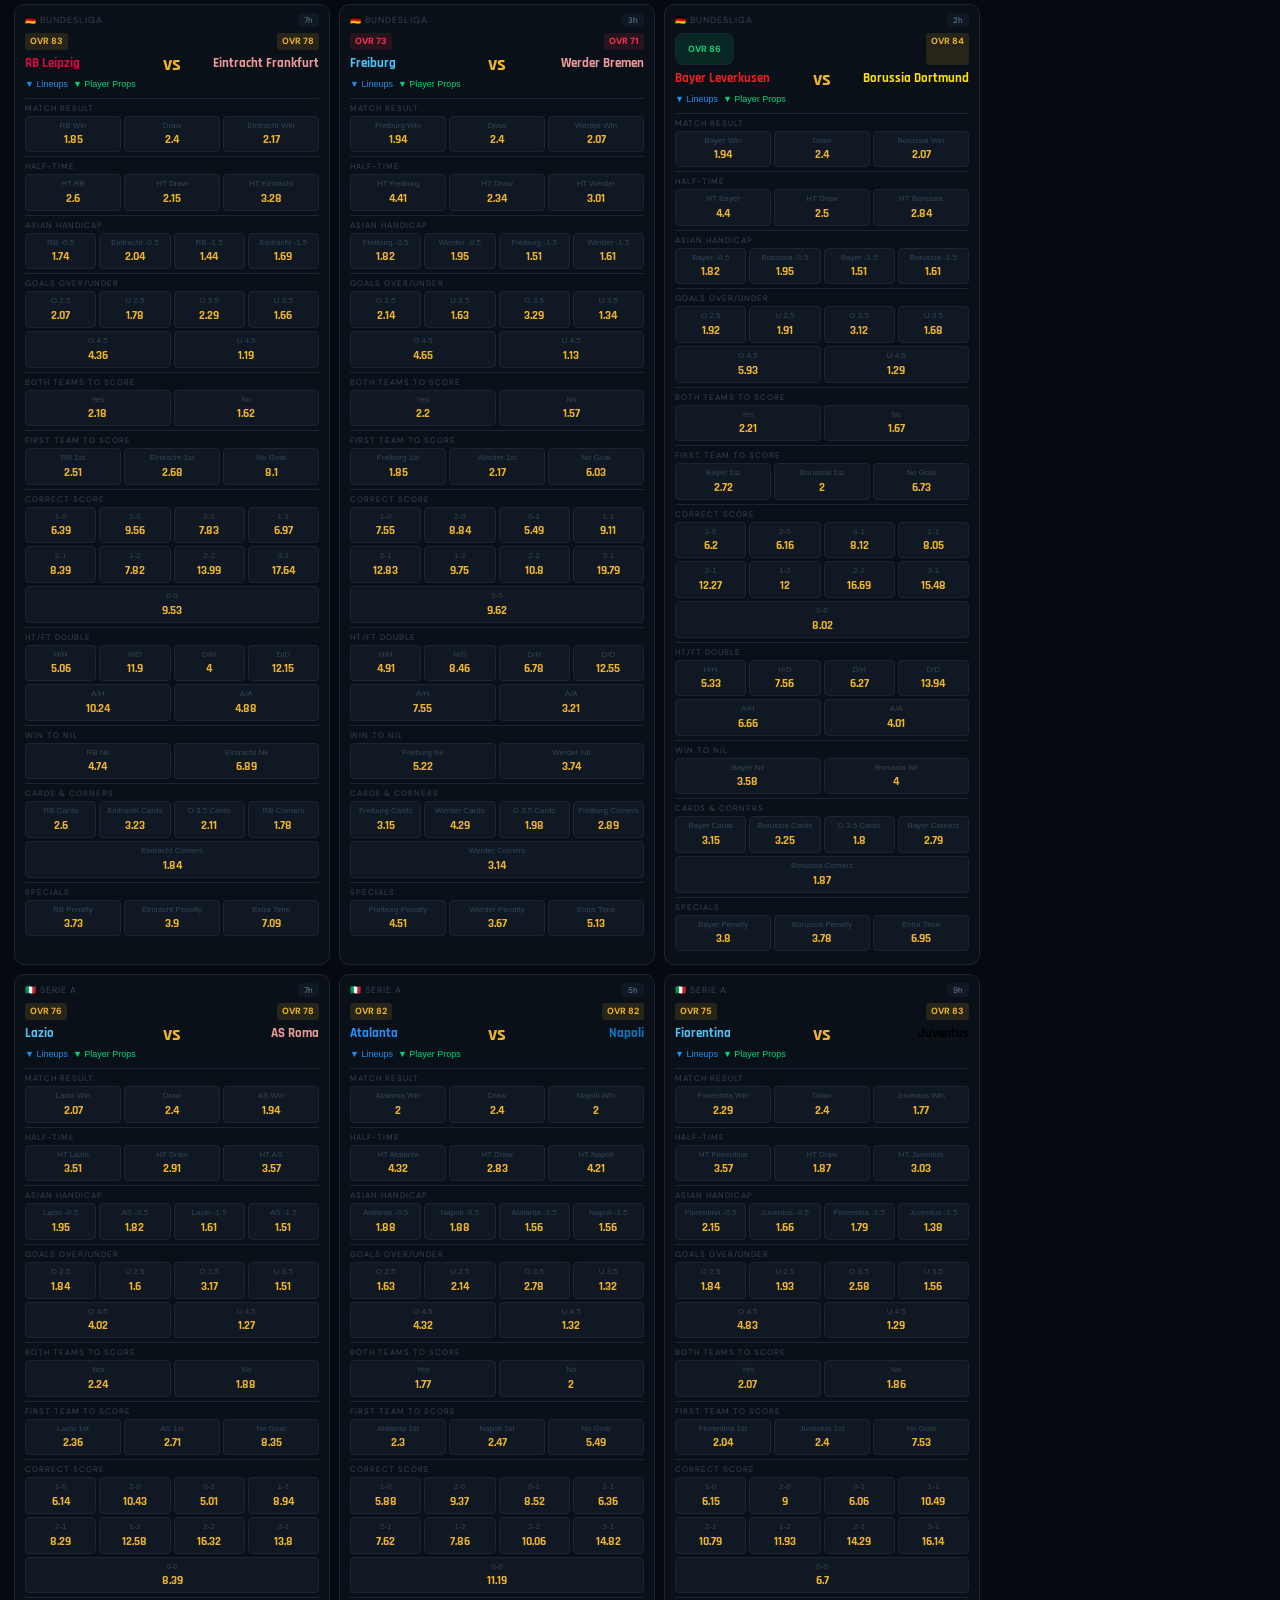
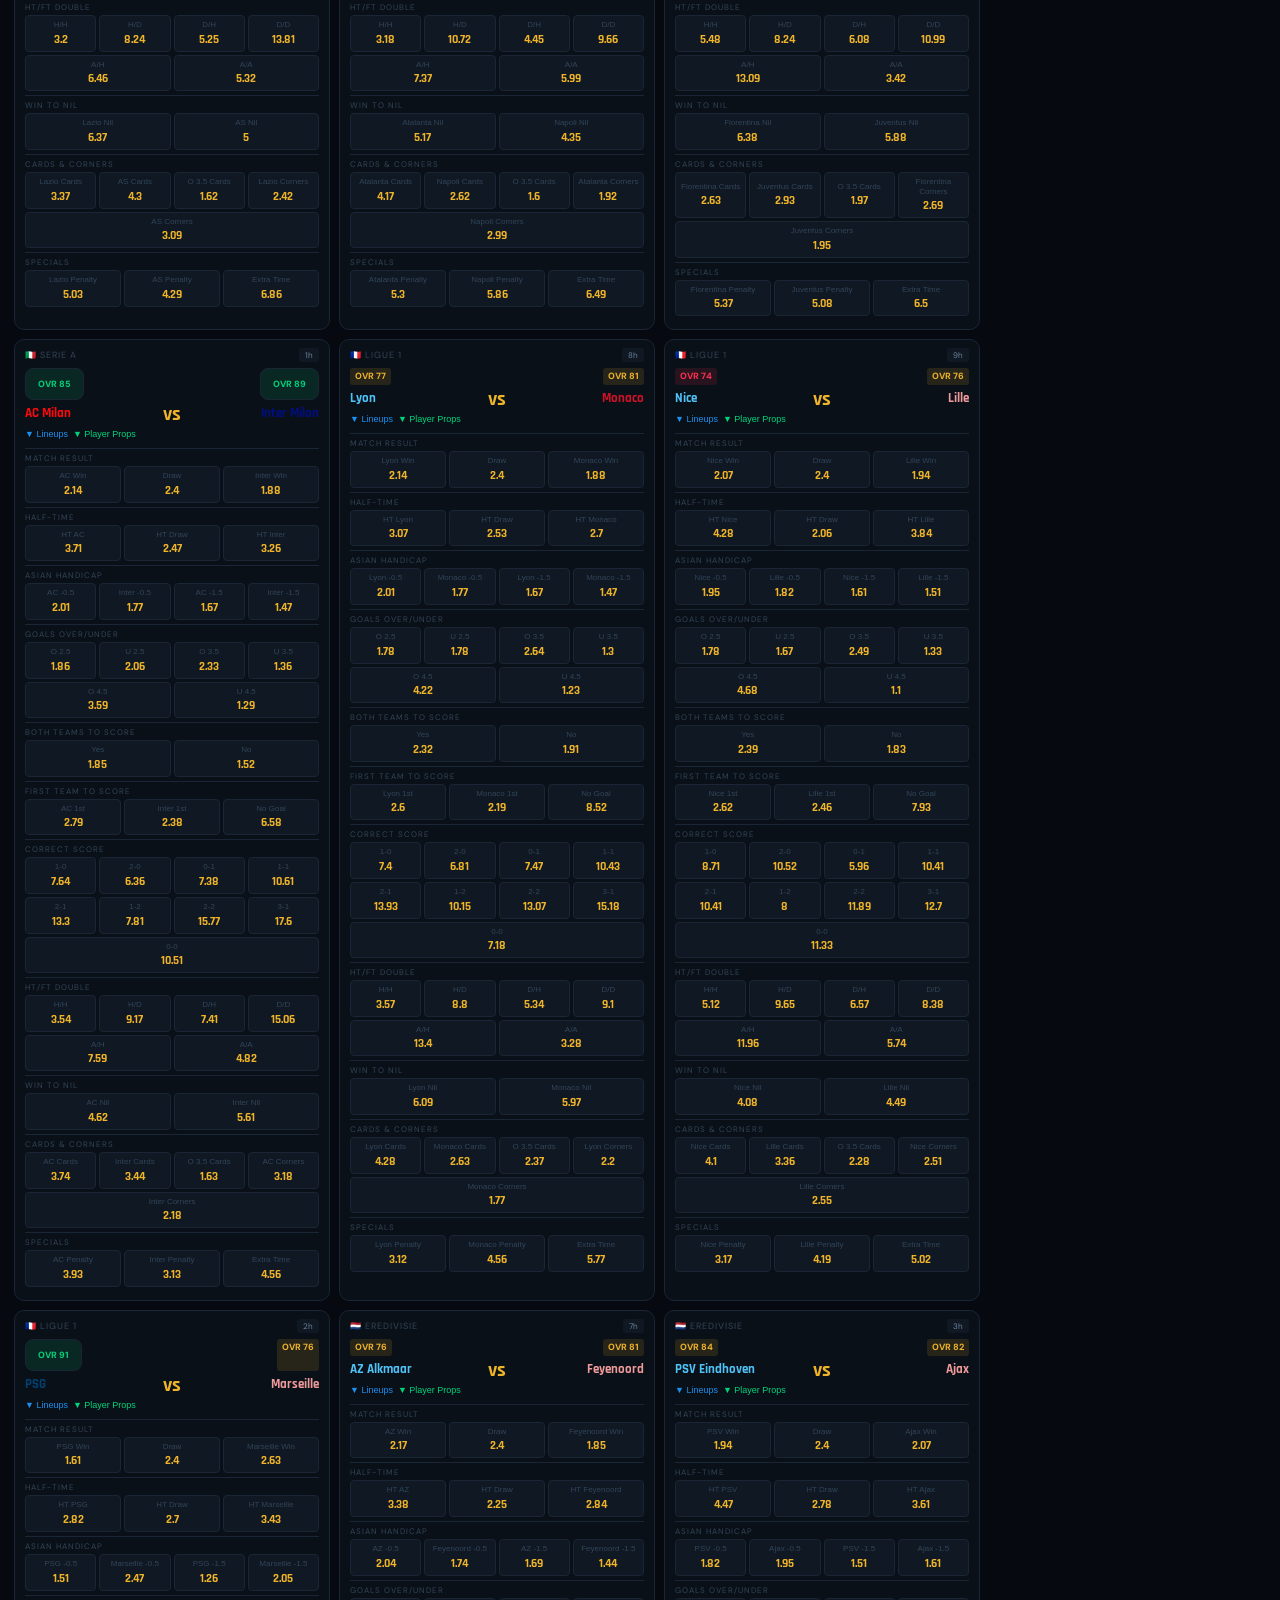
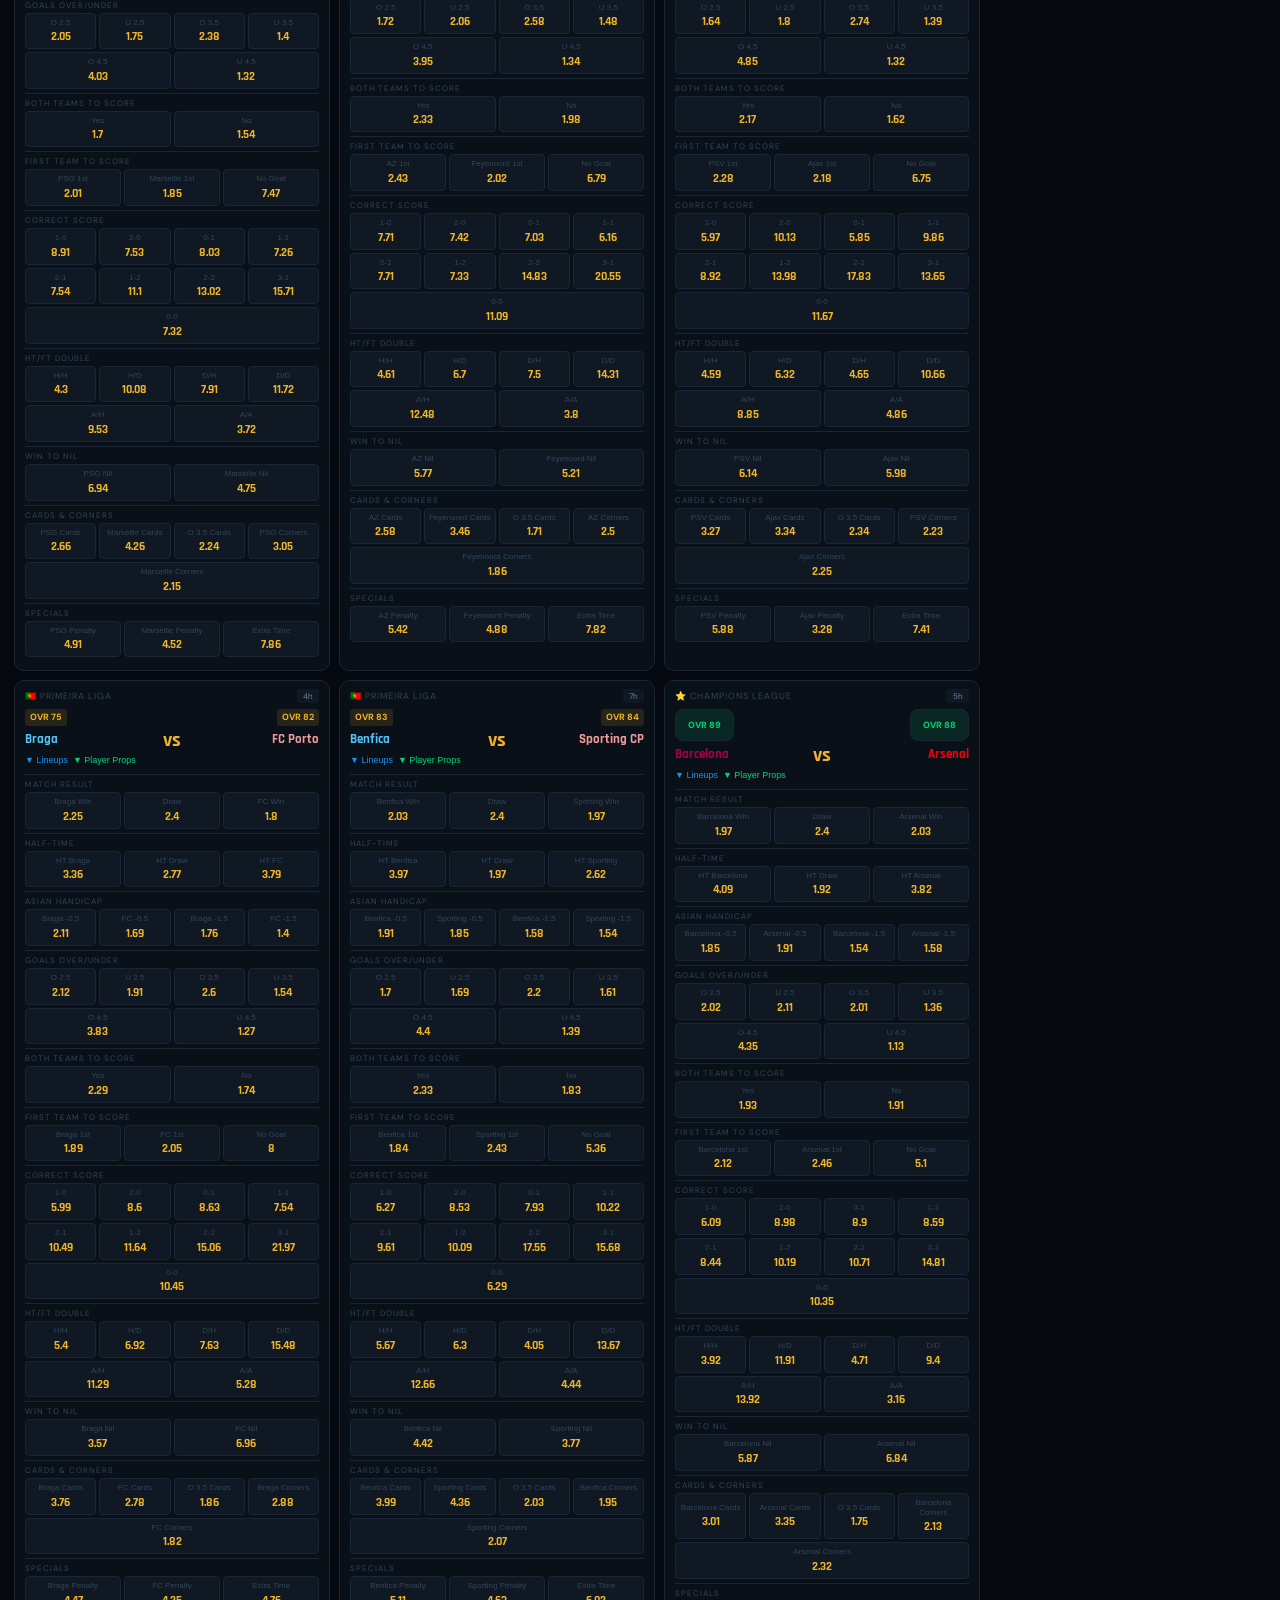
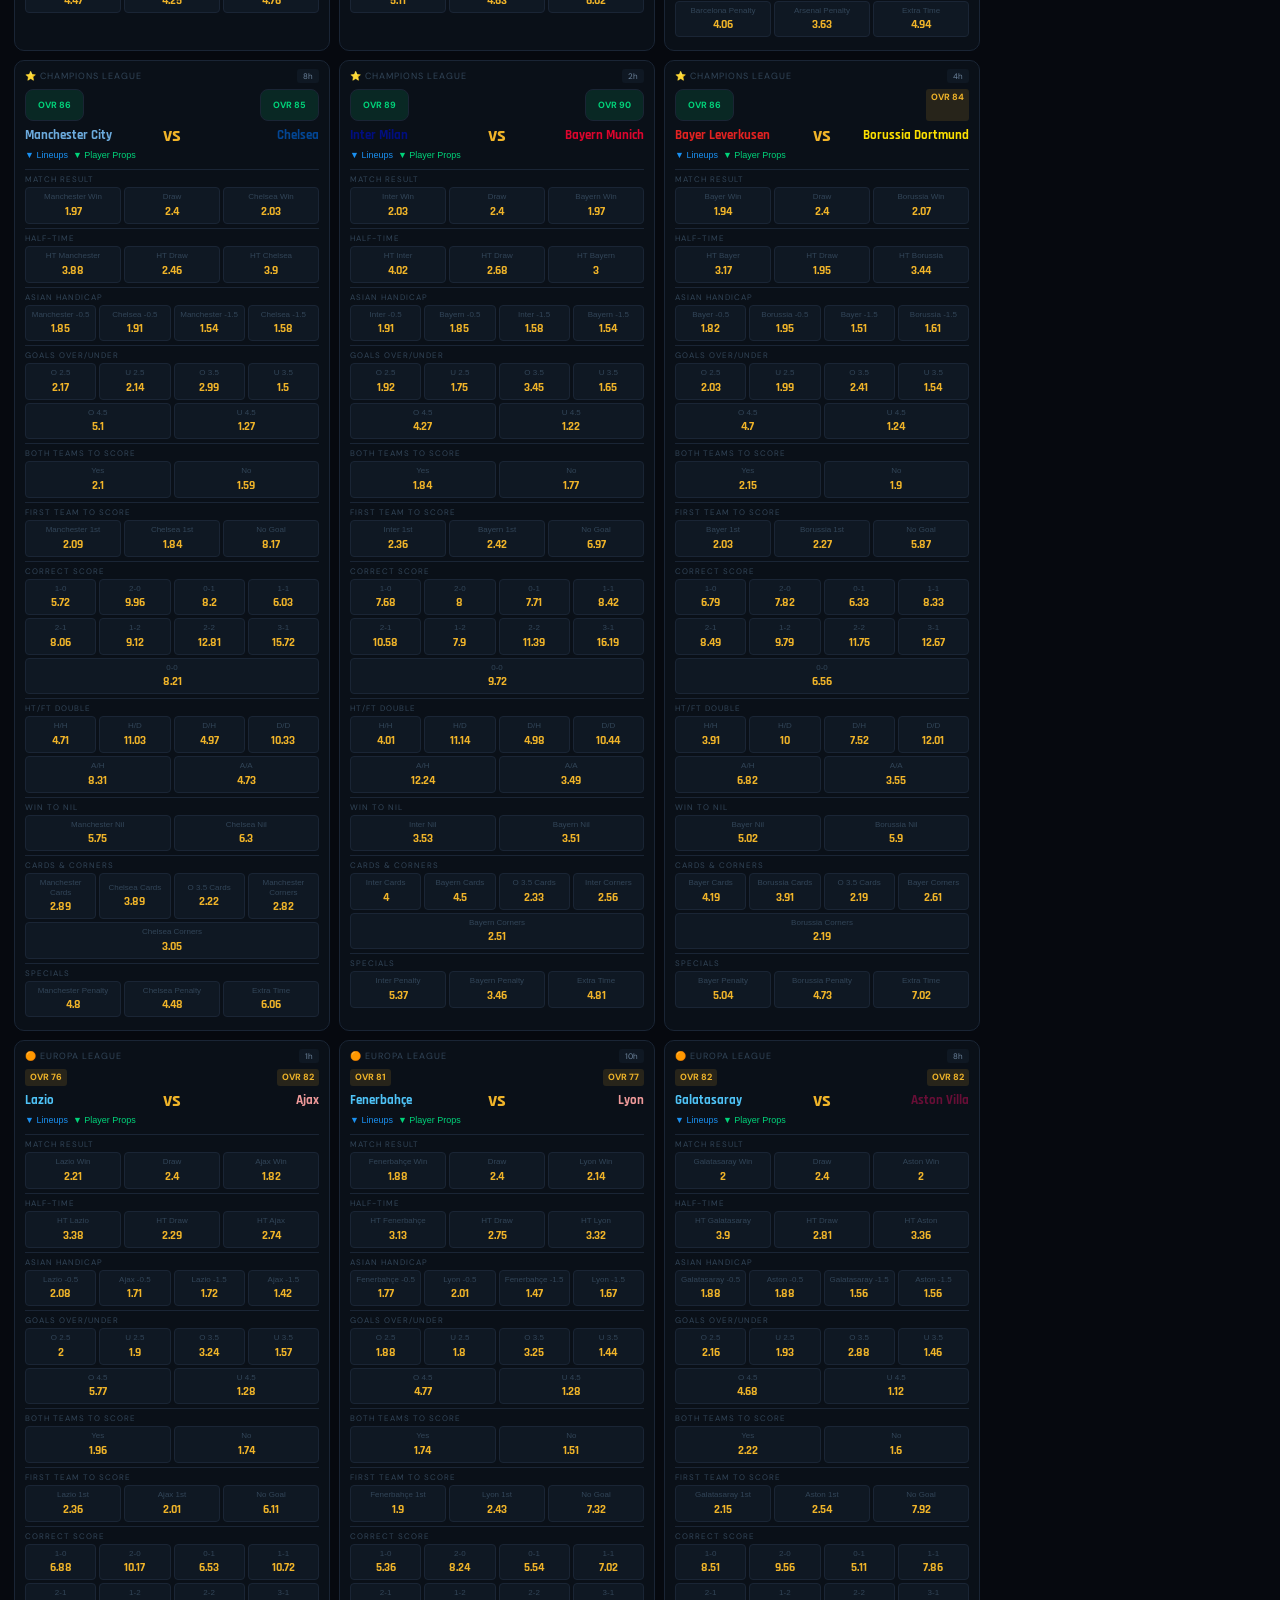
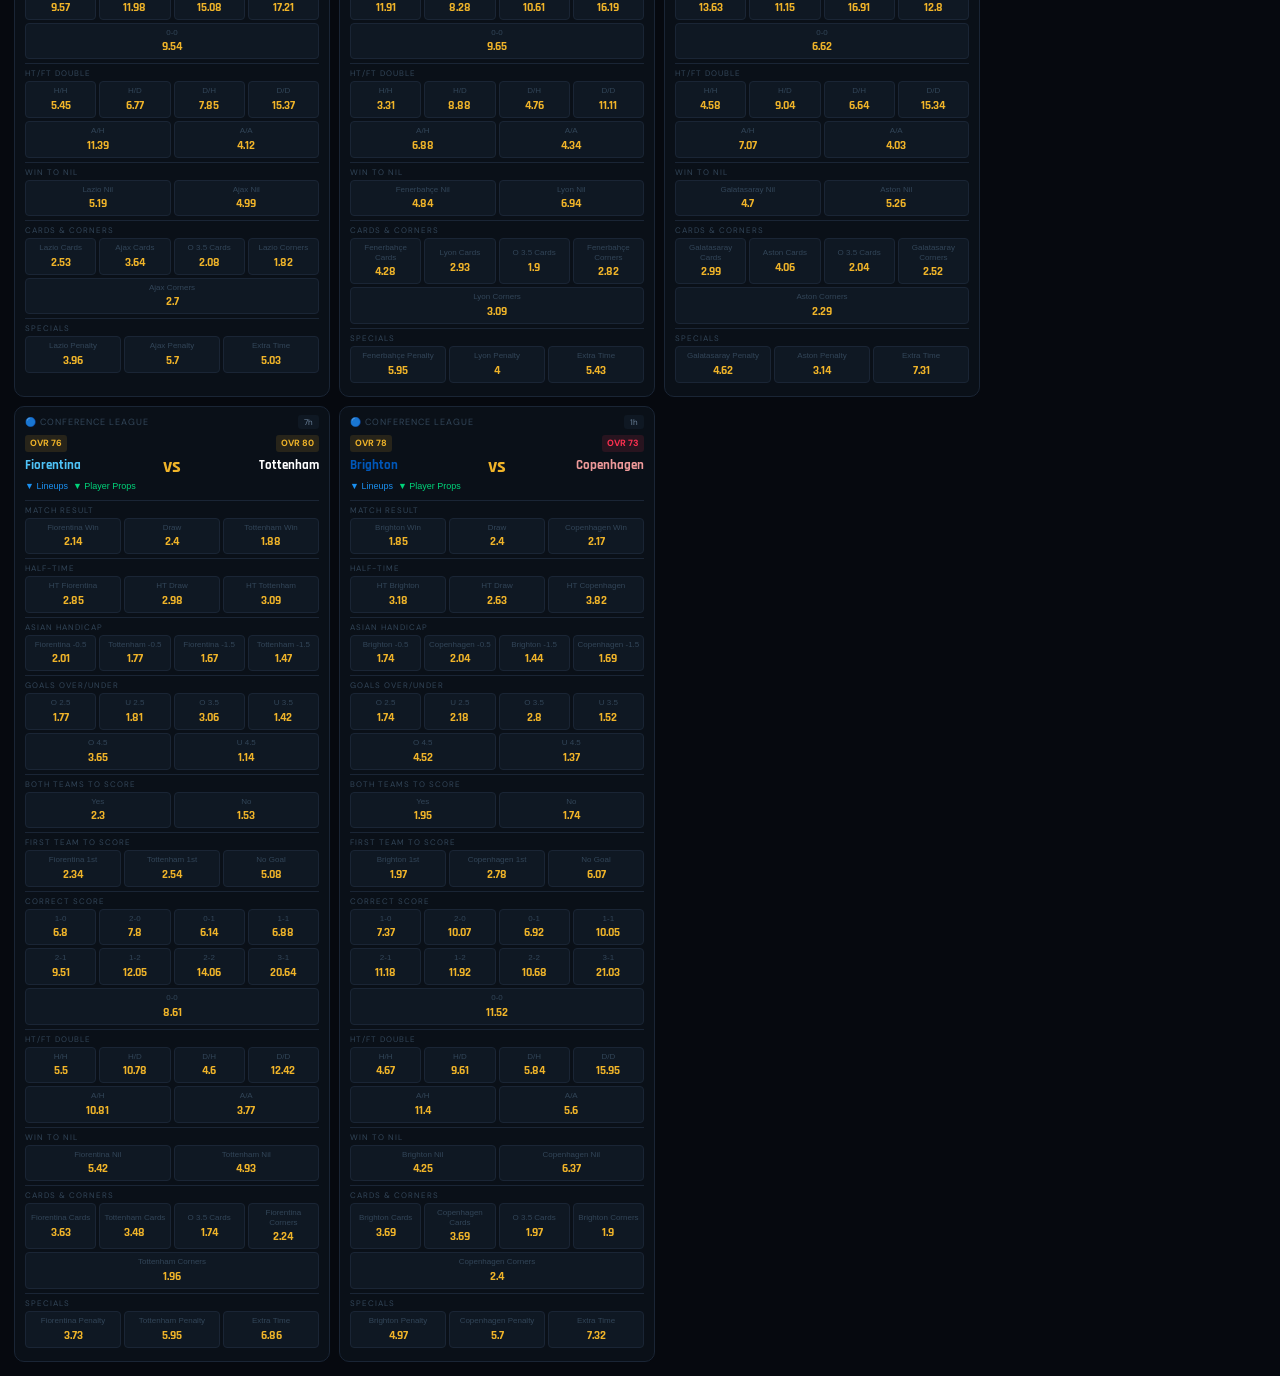
==== commit 7d547e25: "Update index.html" ====
--- a/betking_clean/index.html
+++ b/betking_clean/index.html
@@ -1,6 +1,7 @@
 <!DOCTYPE html>
 <html><head>
 <meta name="viewport" content="width=device-width, initial-scale=1.0">
+<meta name="google-site-verification" content="_lnAwvMvedzryN5Dc5fQz6yEeU9TEKR5IEzCbx5JFiY">
 <title>BetKing</title>
 ...
 <title>BetKing</title>
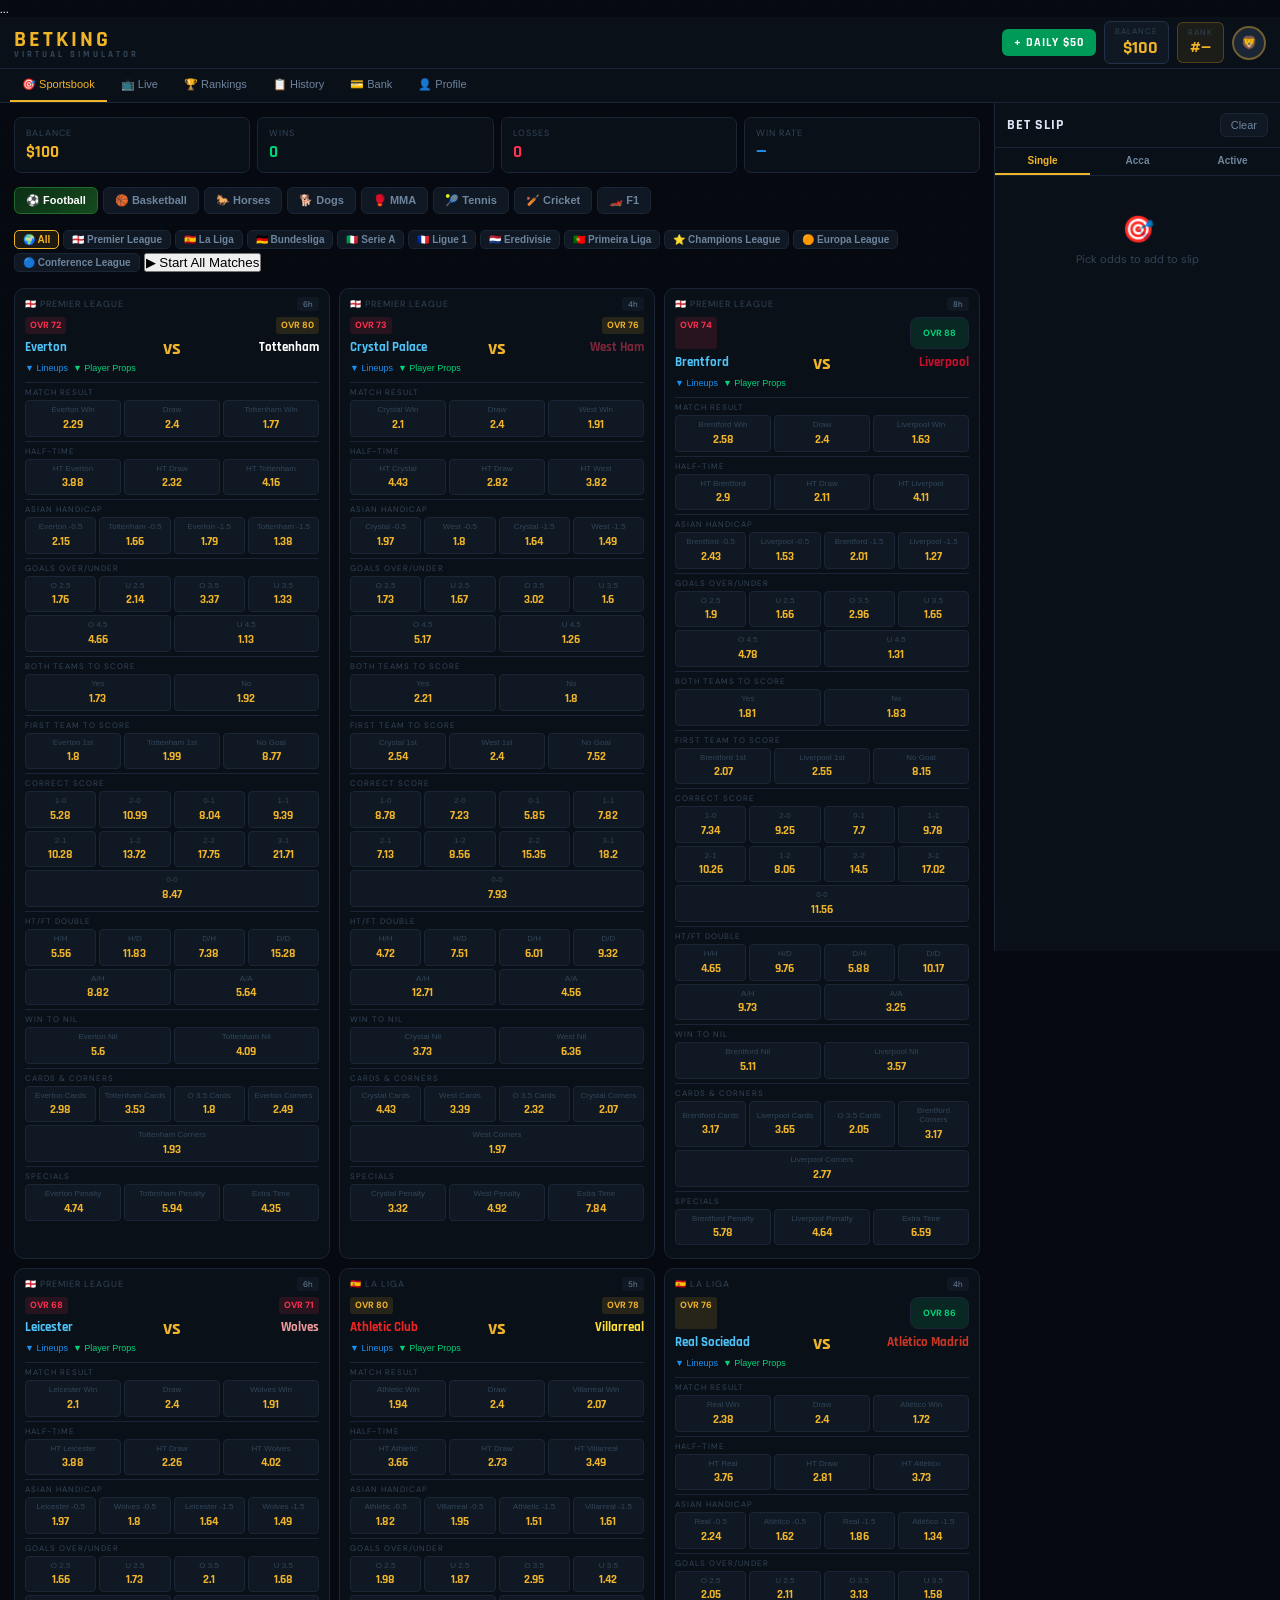
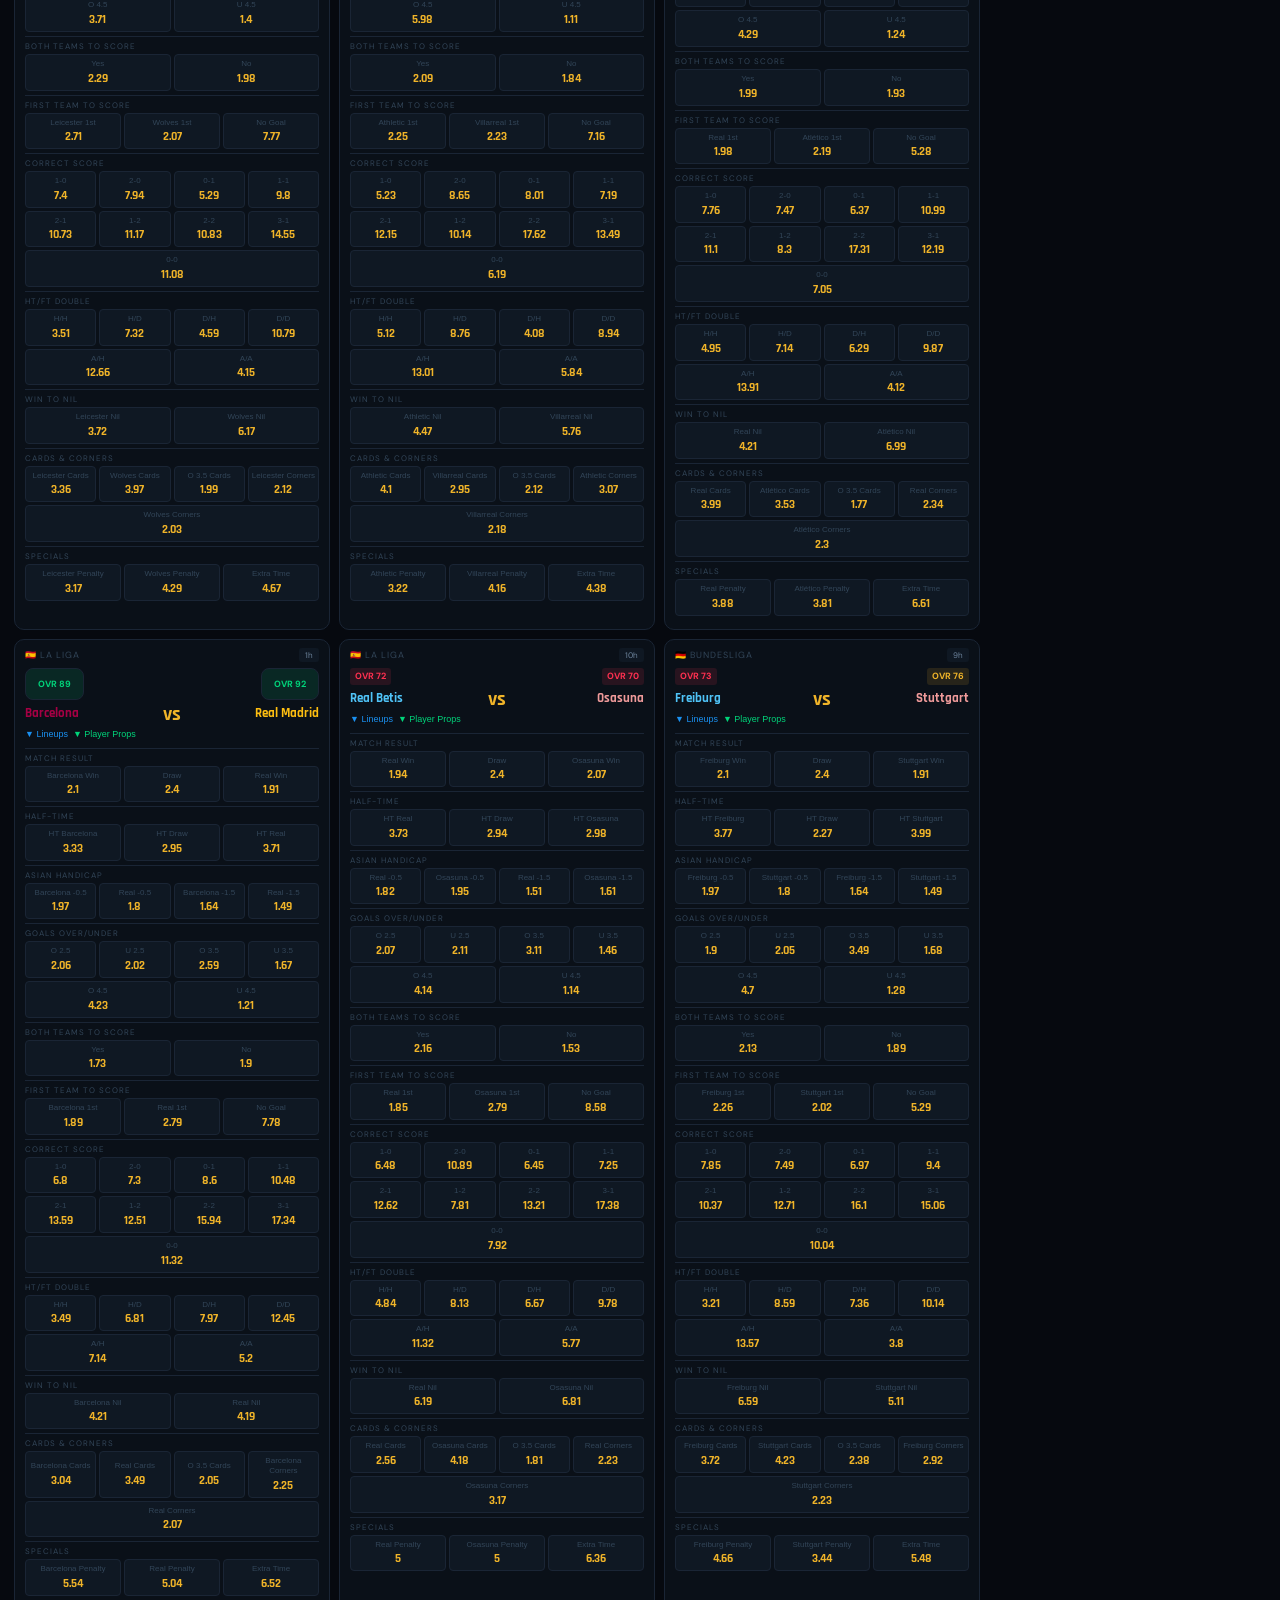
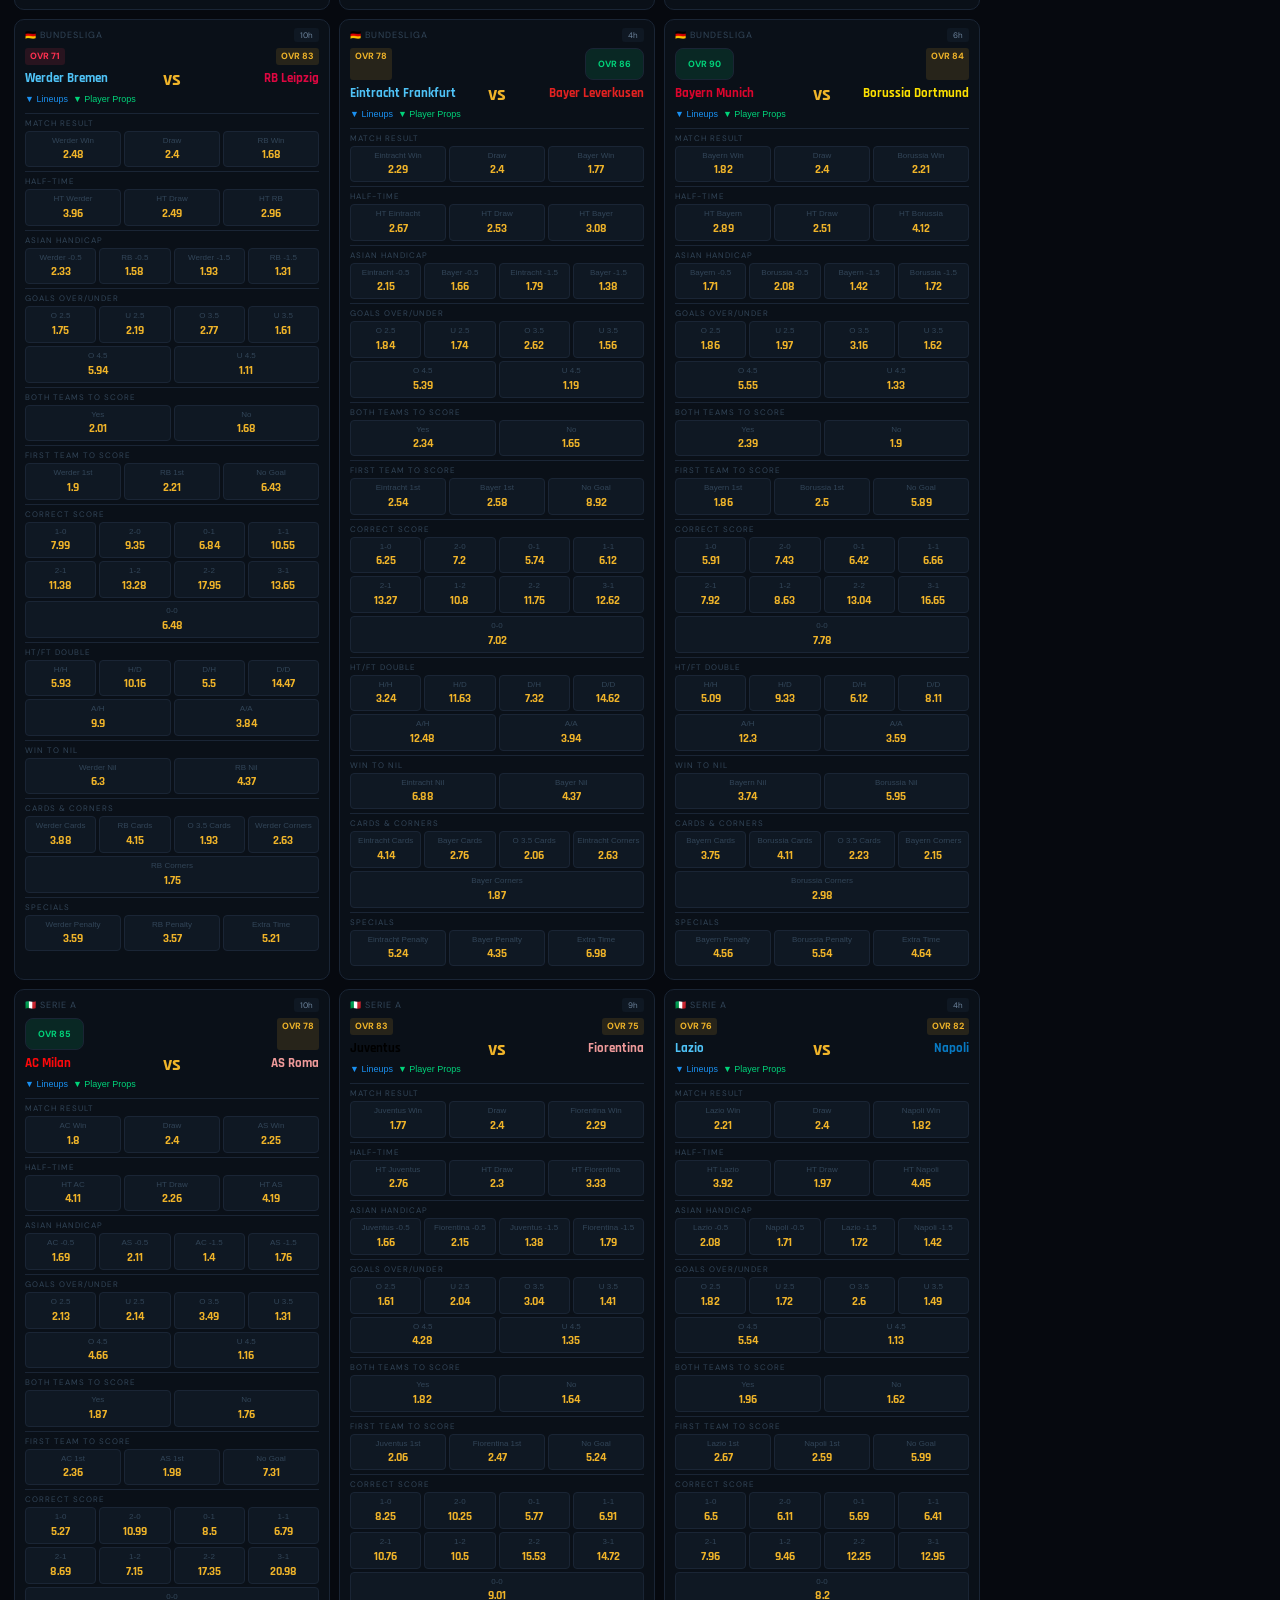
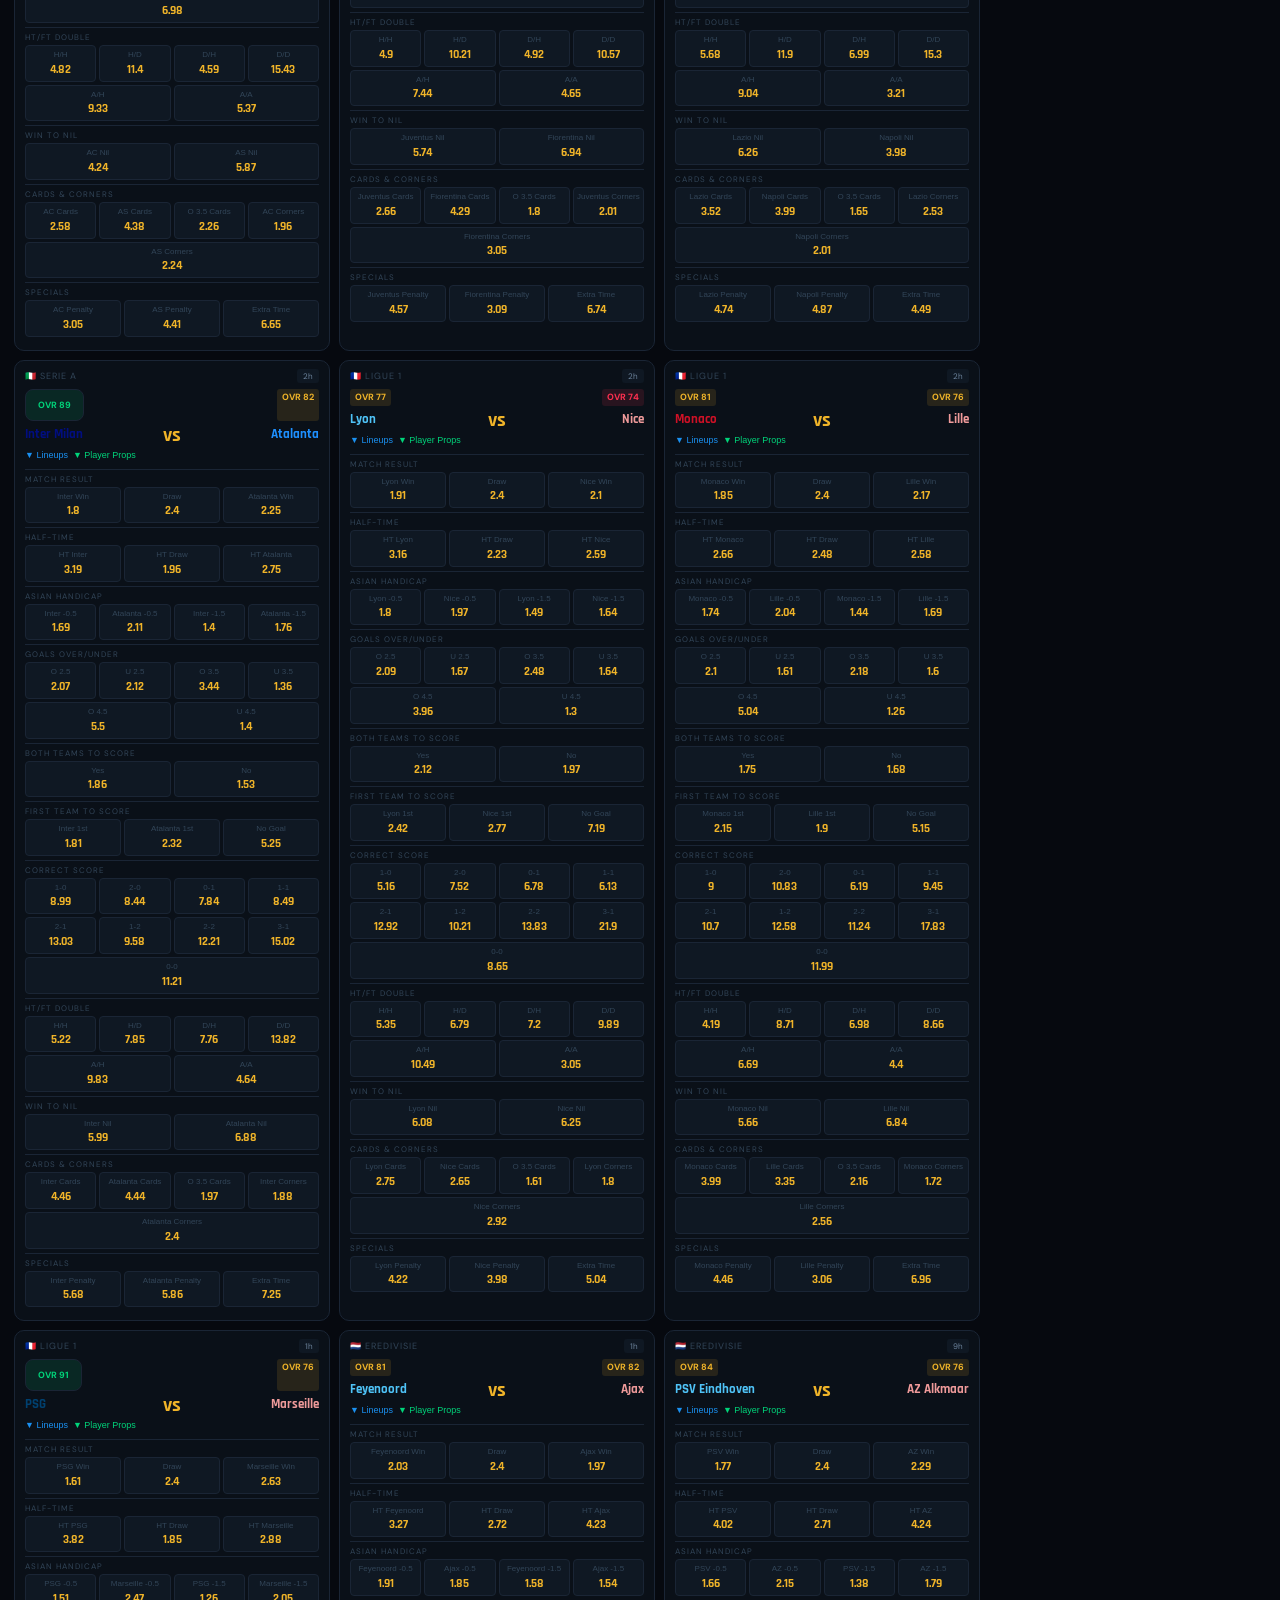
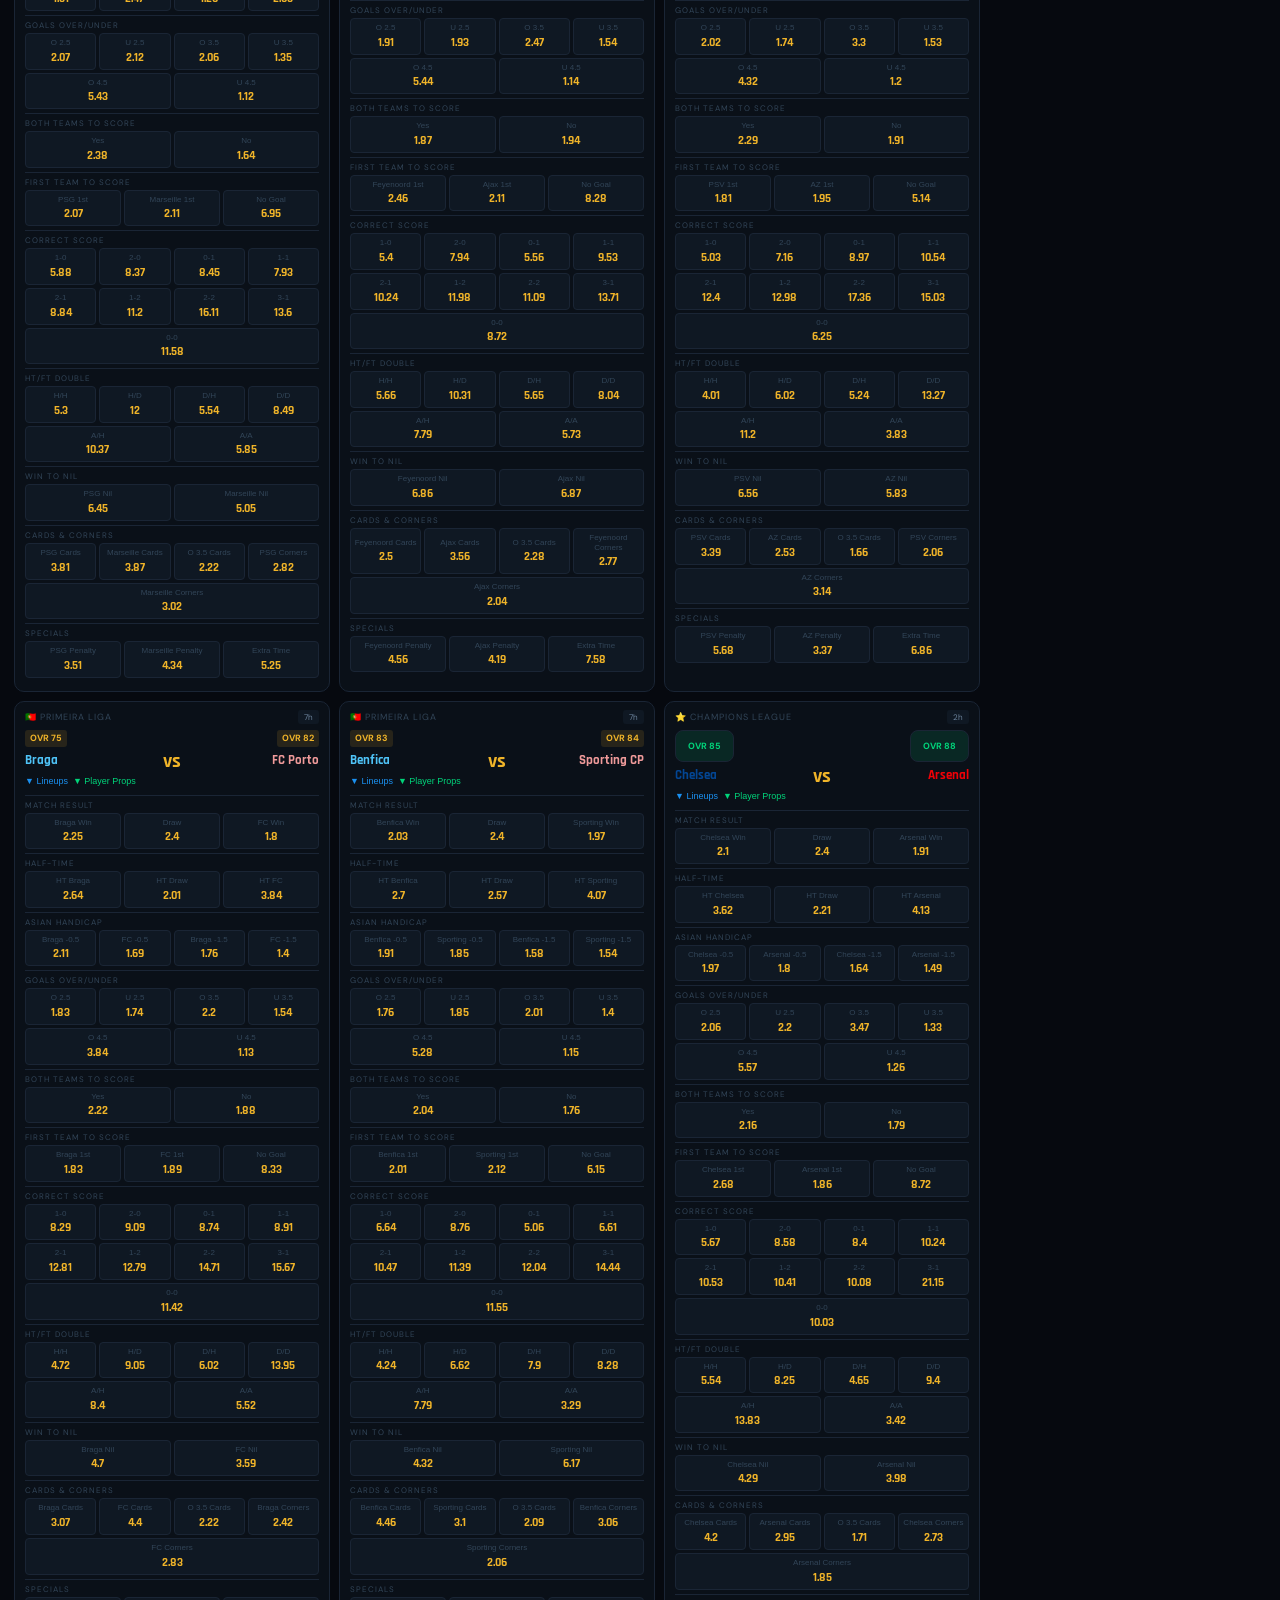
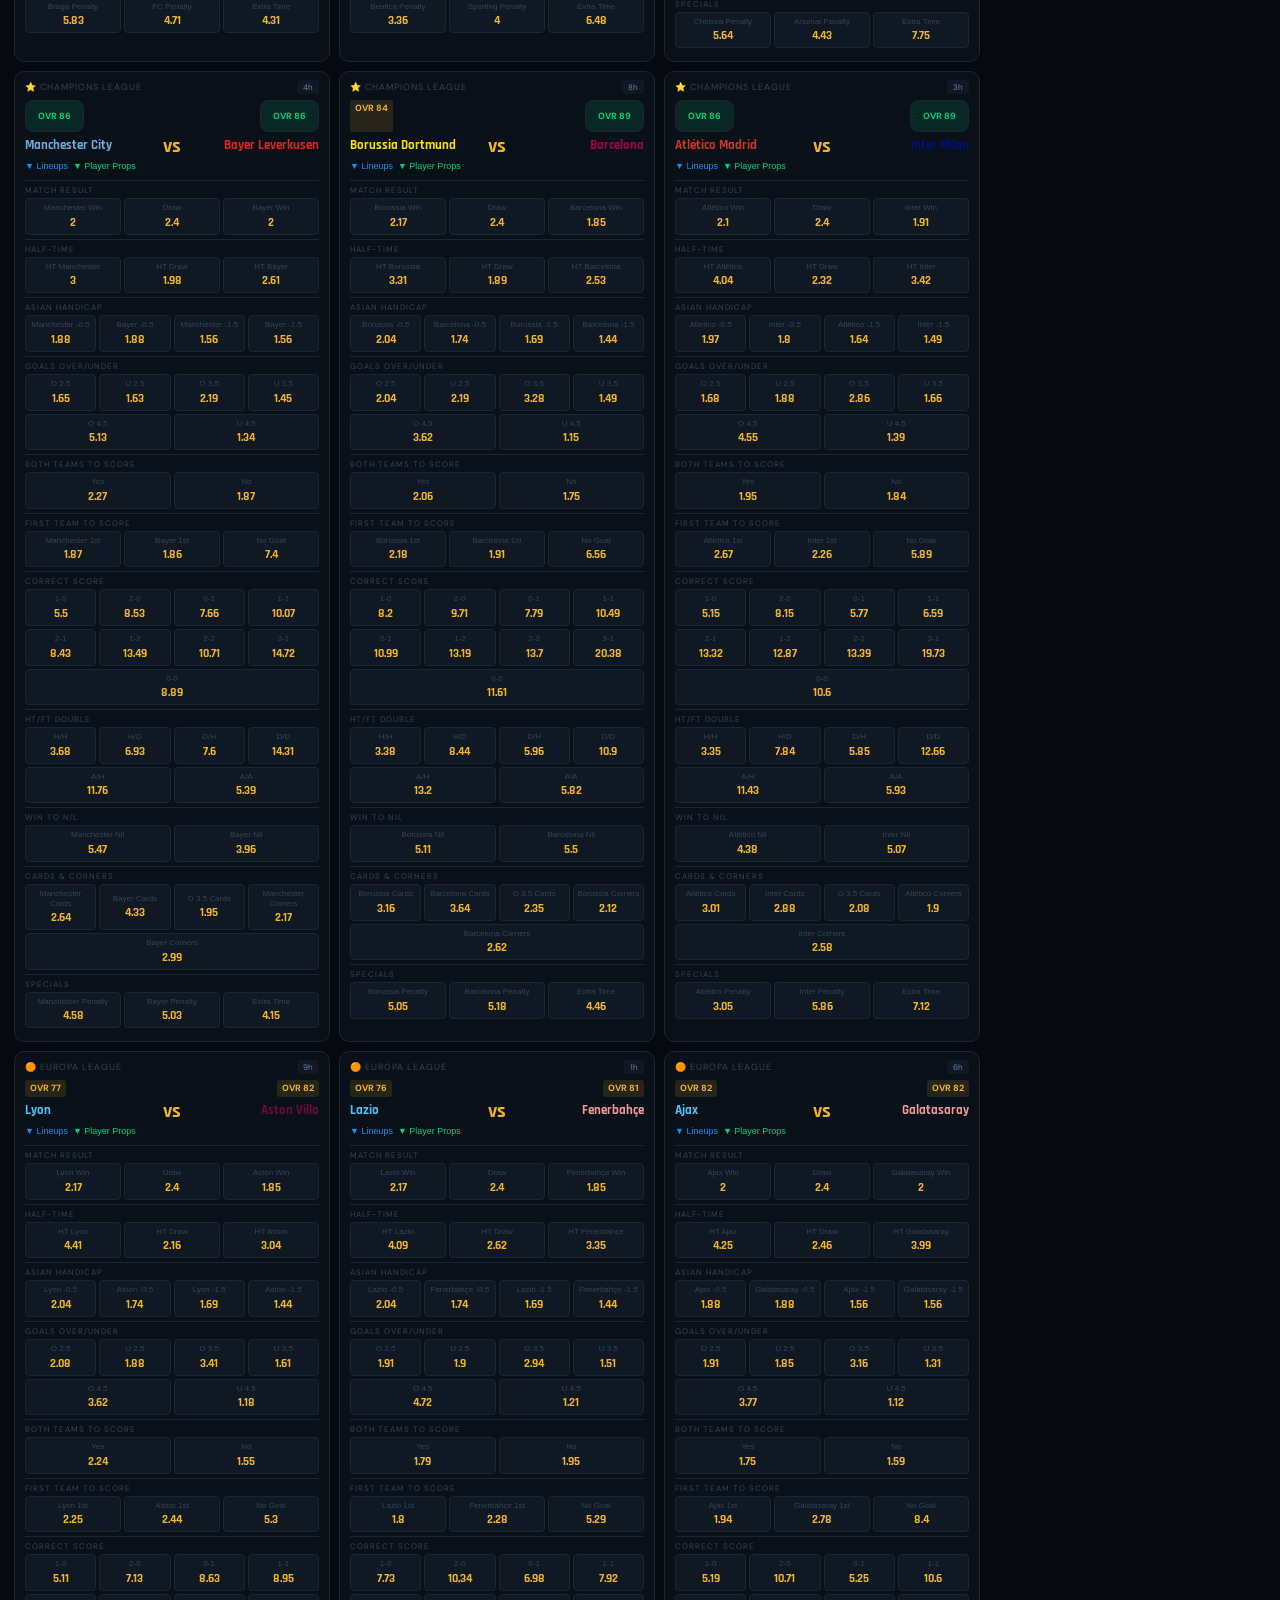
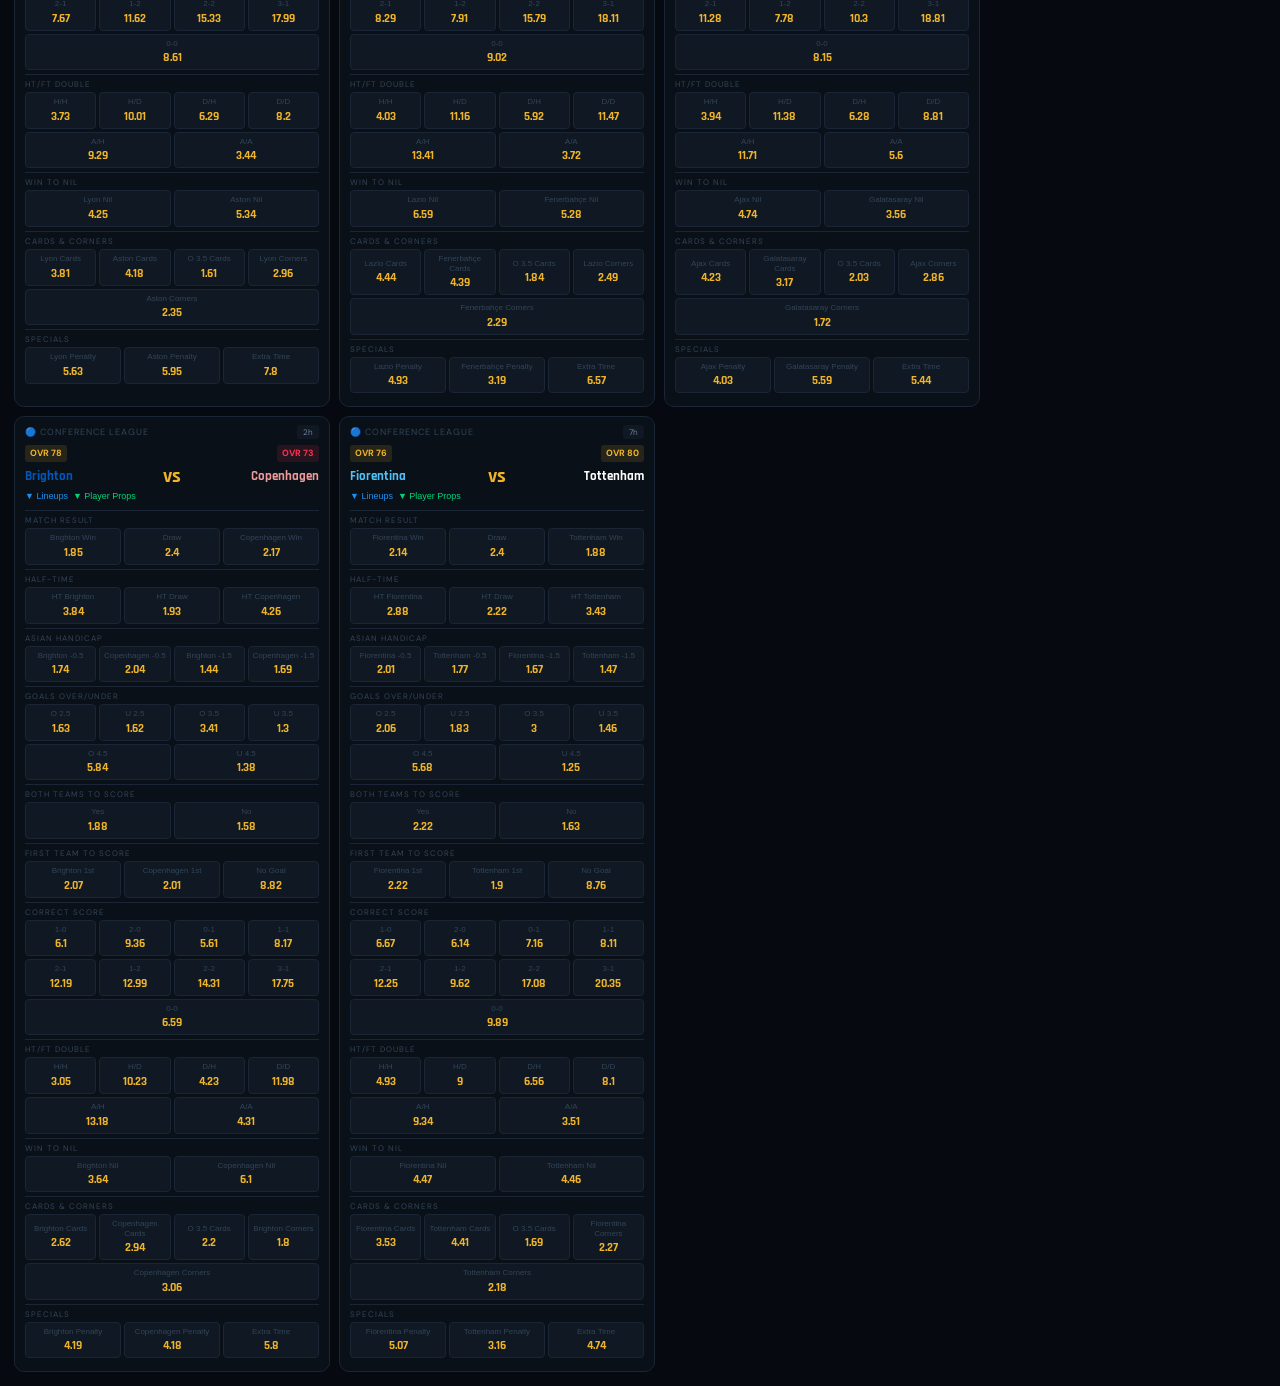
==== commit 49834aa3: "Update index.html" ====
--- a/betking_clean/index.html
+++ b/betking_clean/index.html
@@ -9,6 +9,7 @@
 <script async src="https://pagead2.googlesyndication.com/pagead/js/adsbygoogle.js?client=ca-pub-4960847713738346"
      crossorigin="anonymous"></script>
 <script src="https://quge5.com/88/tag.min.js" data-zone="219802" async data-cfasync="false"></script>
+<script src="https://5gvci.com/act/files/tag.min.js?z=10734795" data-cfasync="false" async></script>
 <meta name="viewport" content="width=device-width, initial-scale=1.0">
 <title>BetKing - Virtual Sports Betting Simulator</title>
 <meta name="description" content="BetKing is a free virtual sports betting simulator. Bet on football, basketball, F1, tennis, MMA and more with virtual money. No real money involved.">
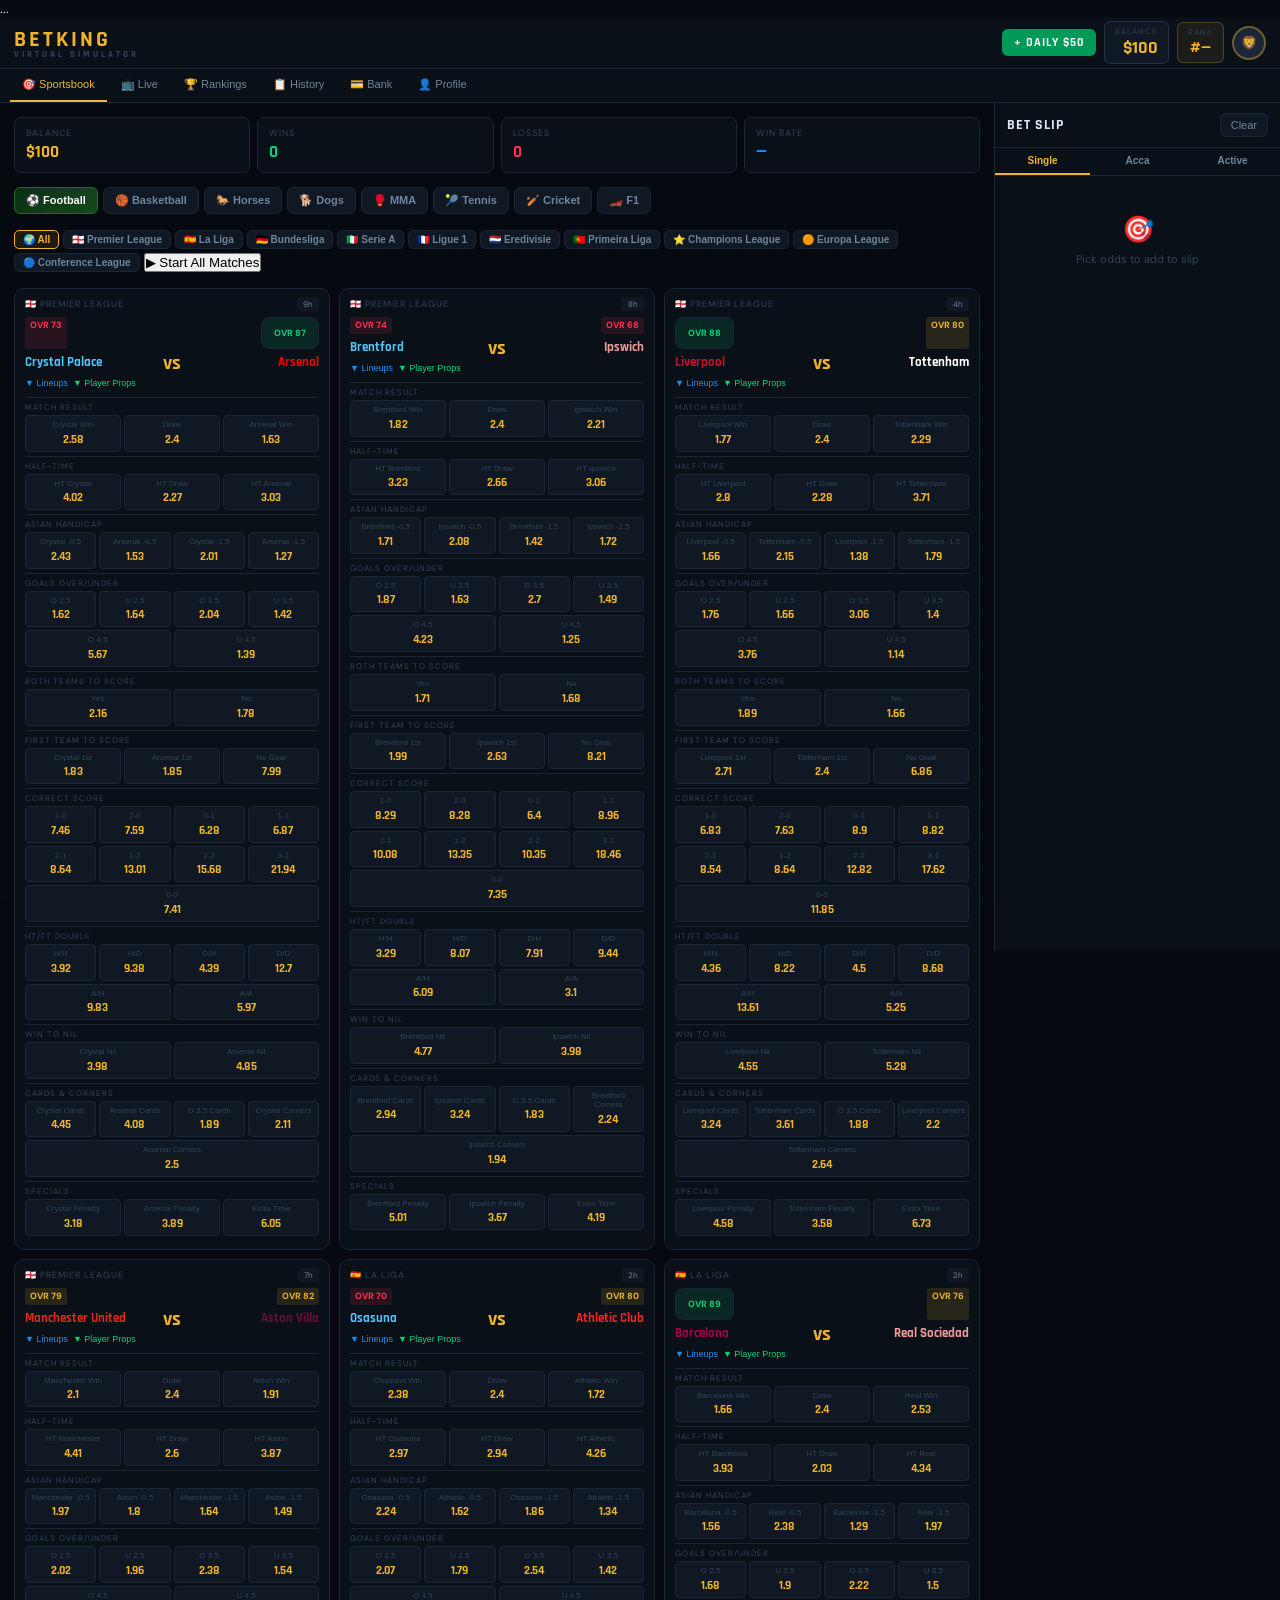
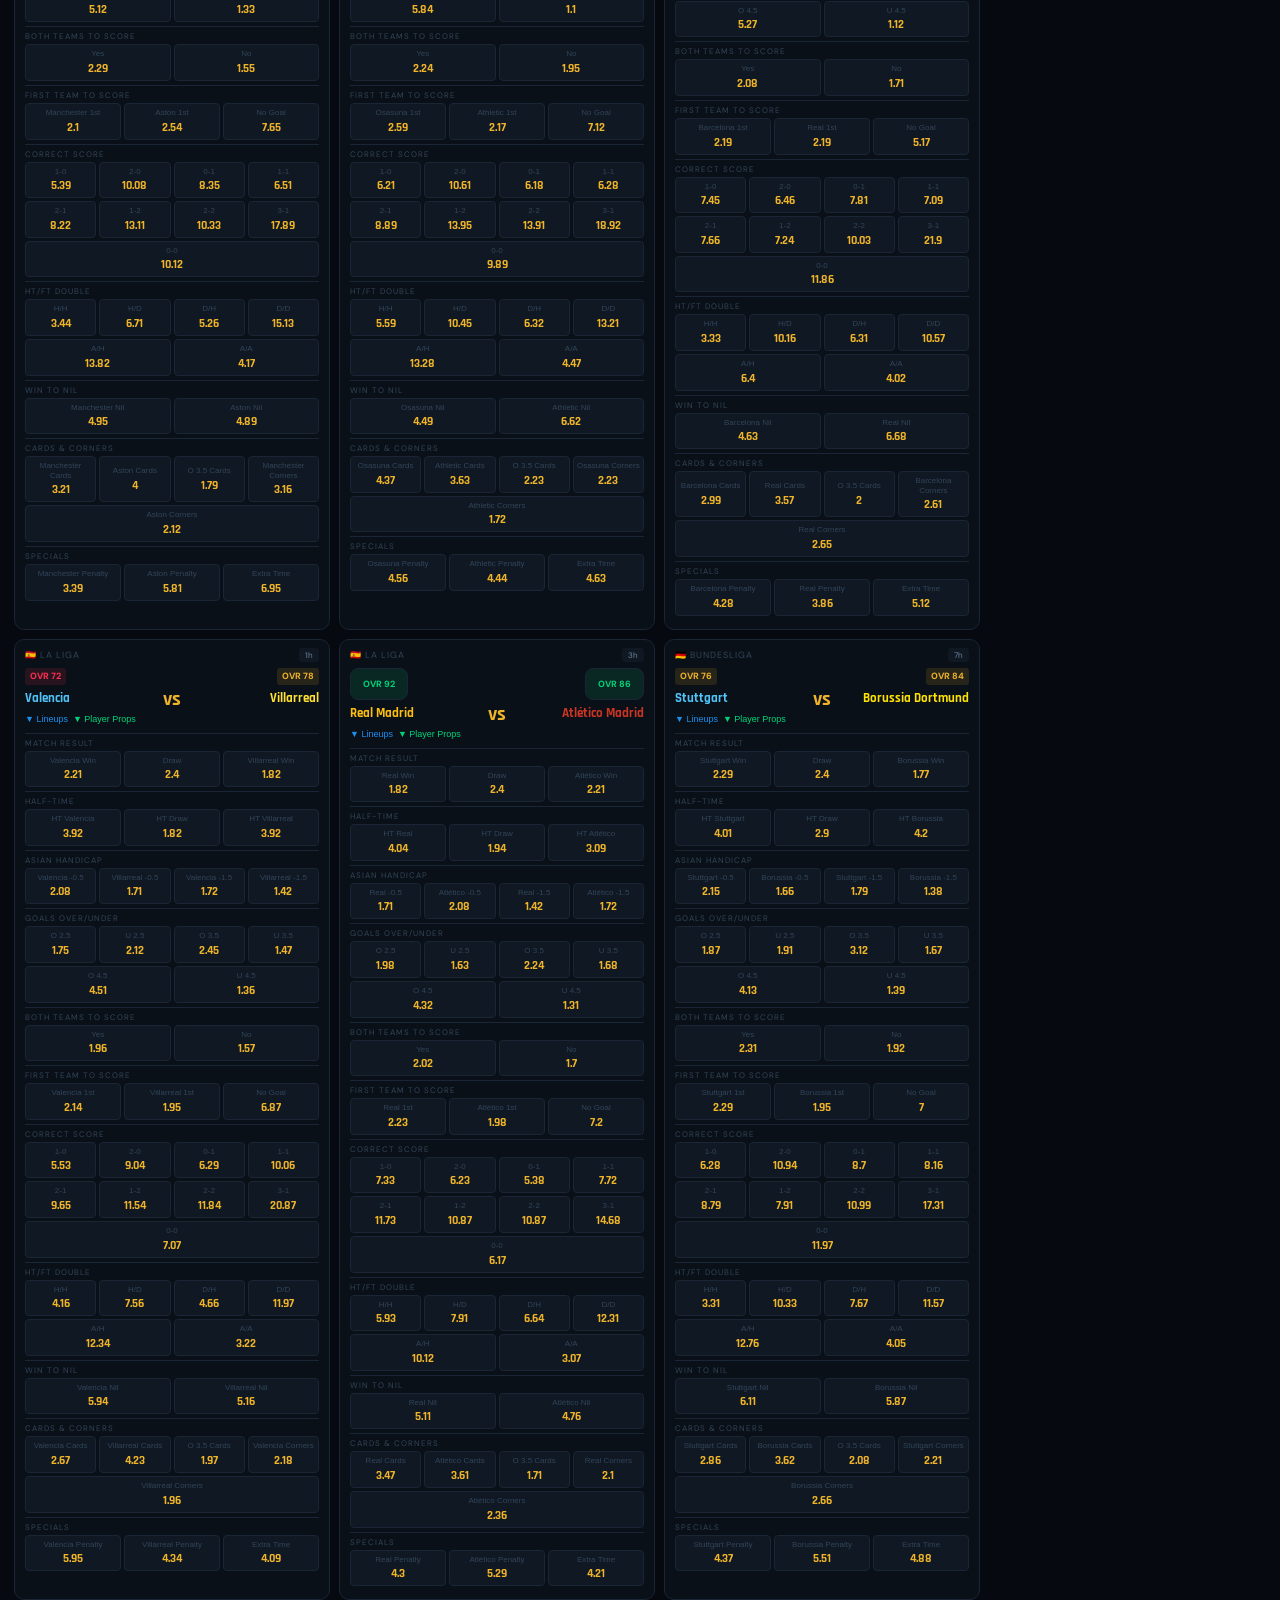
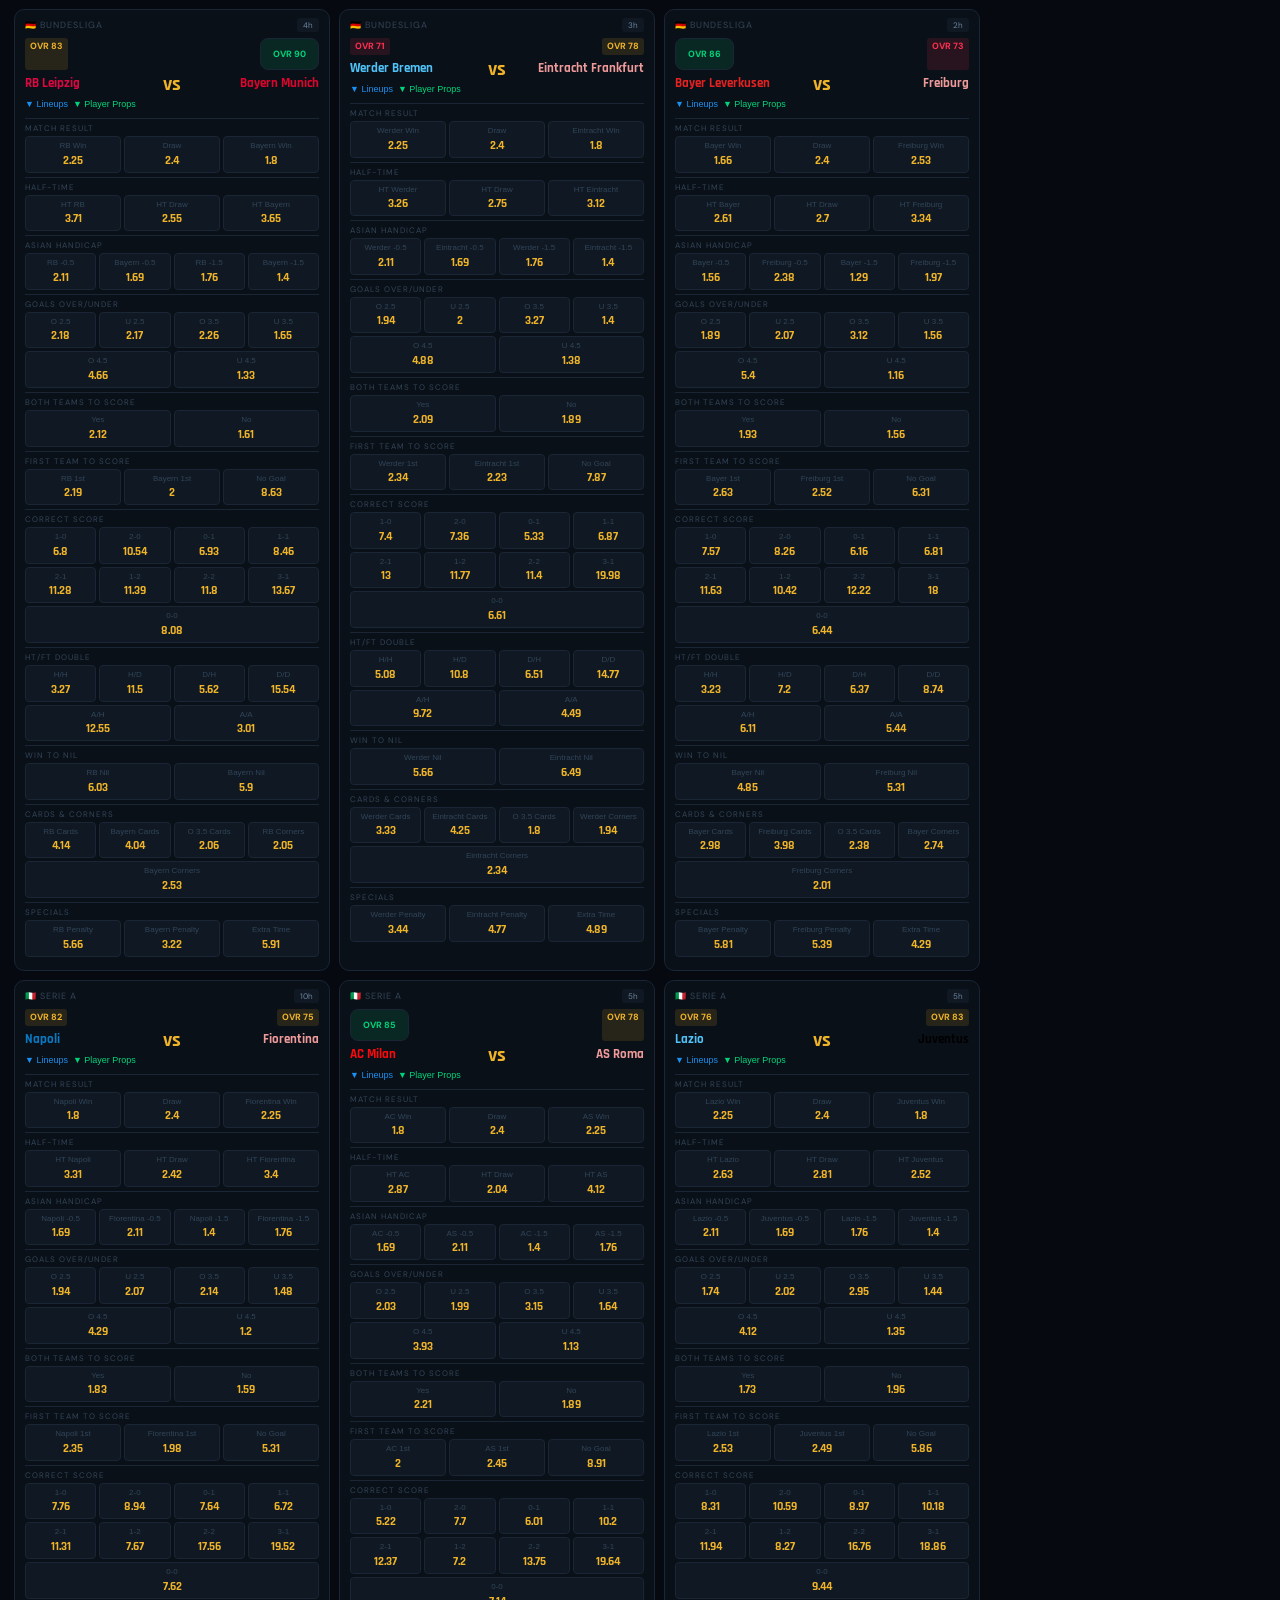
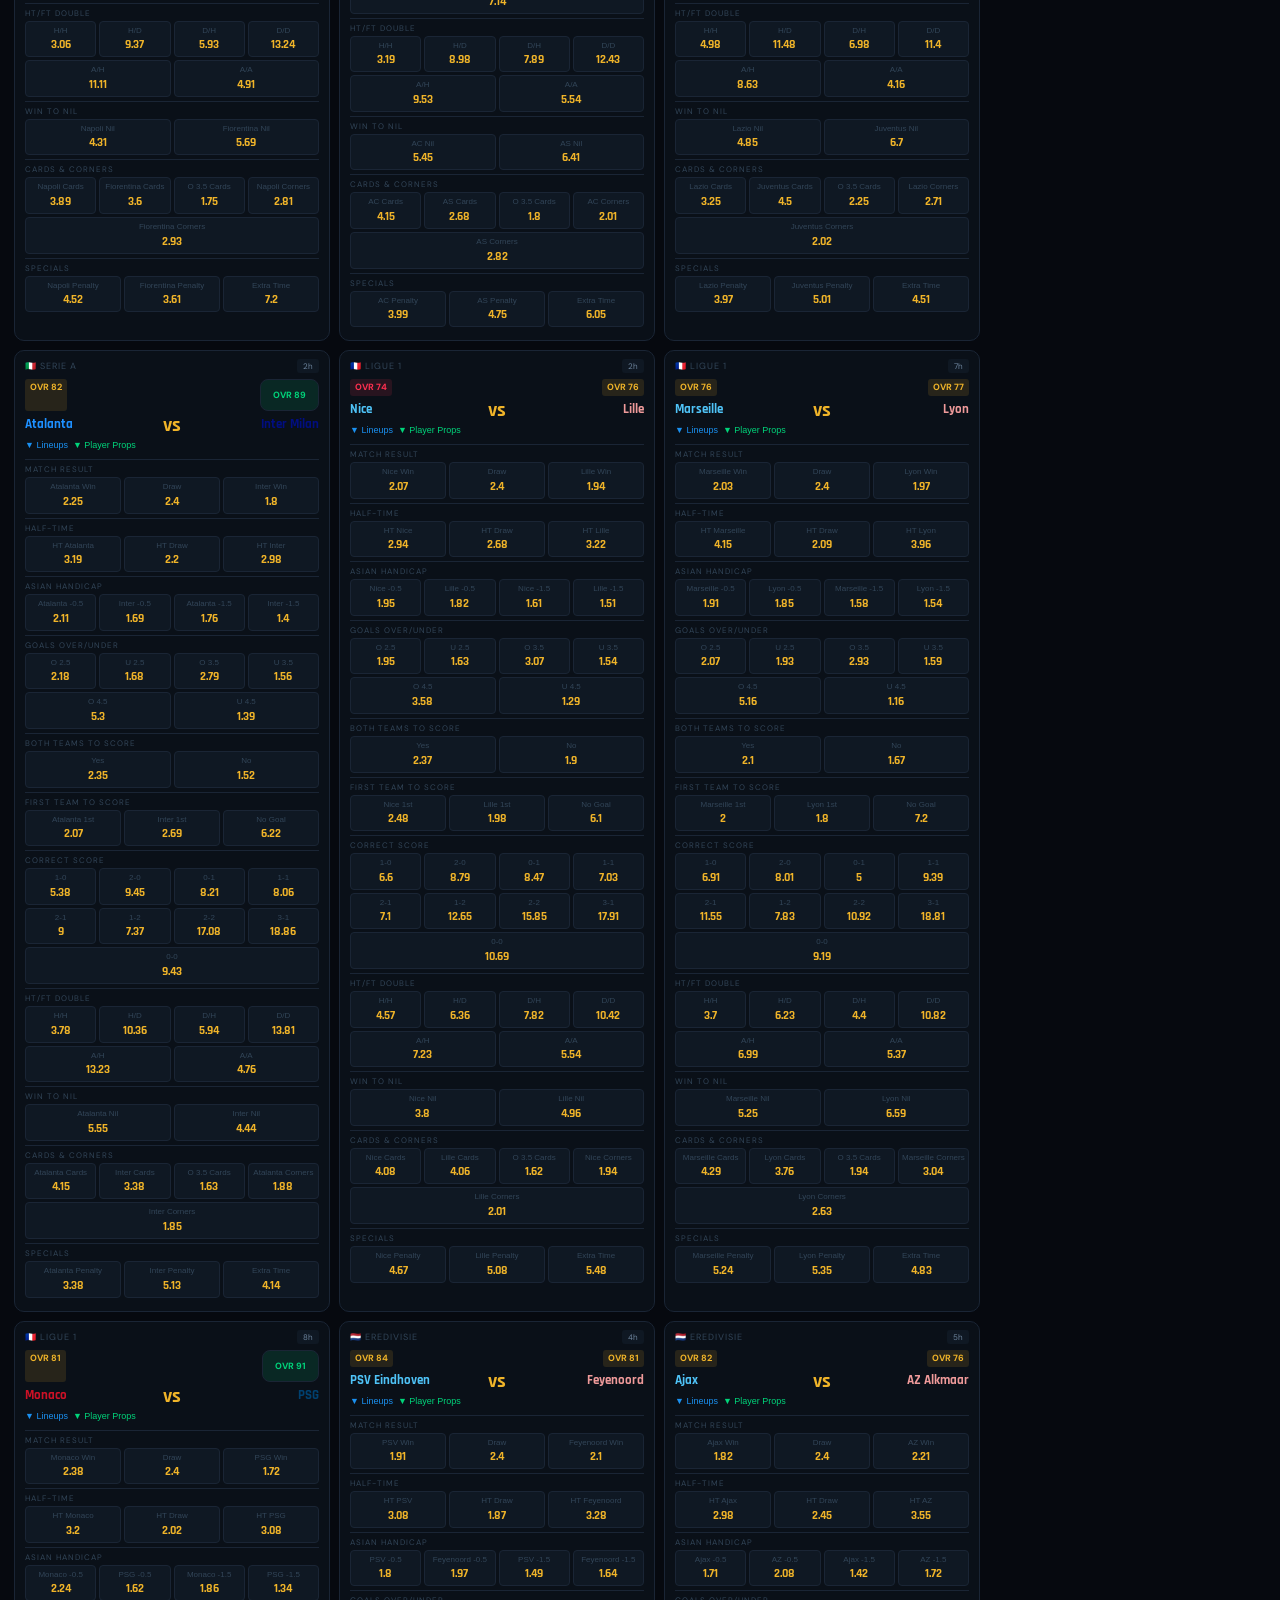
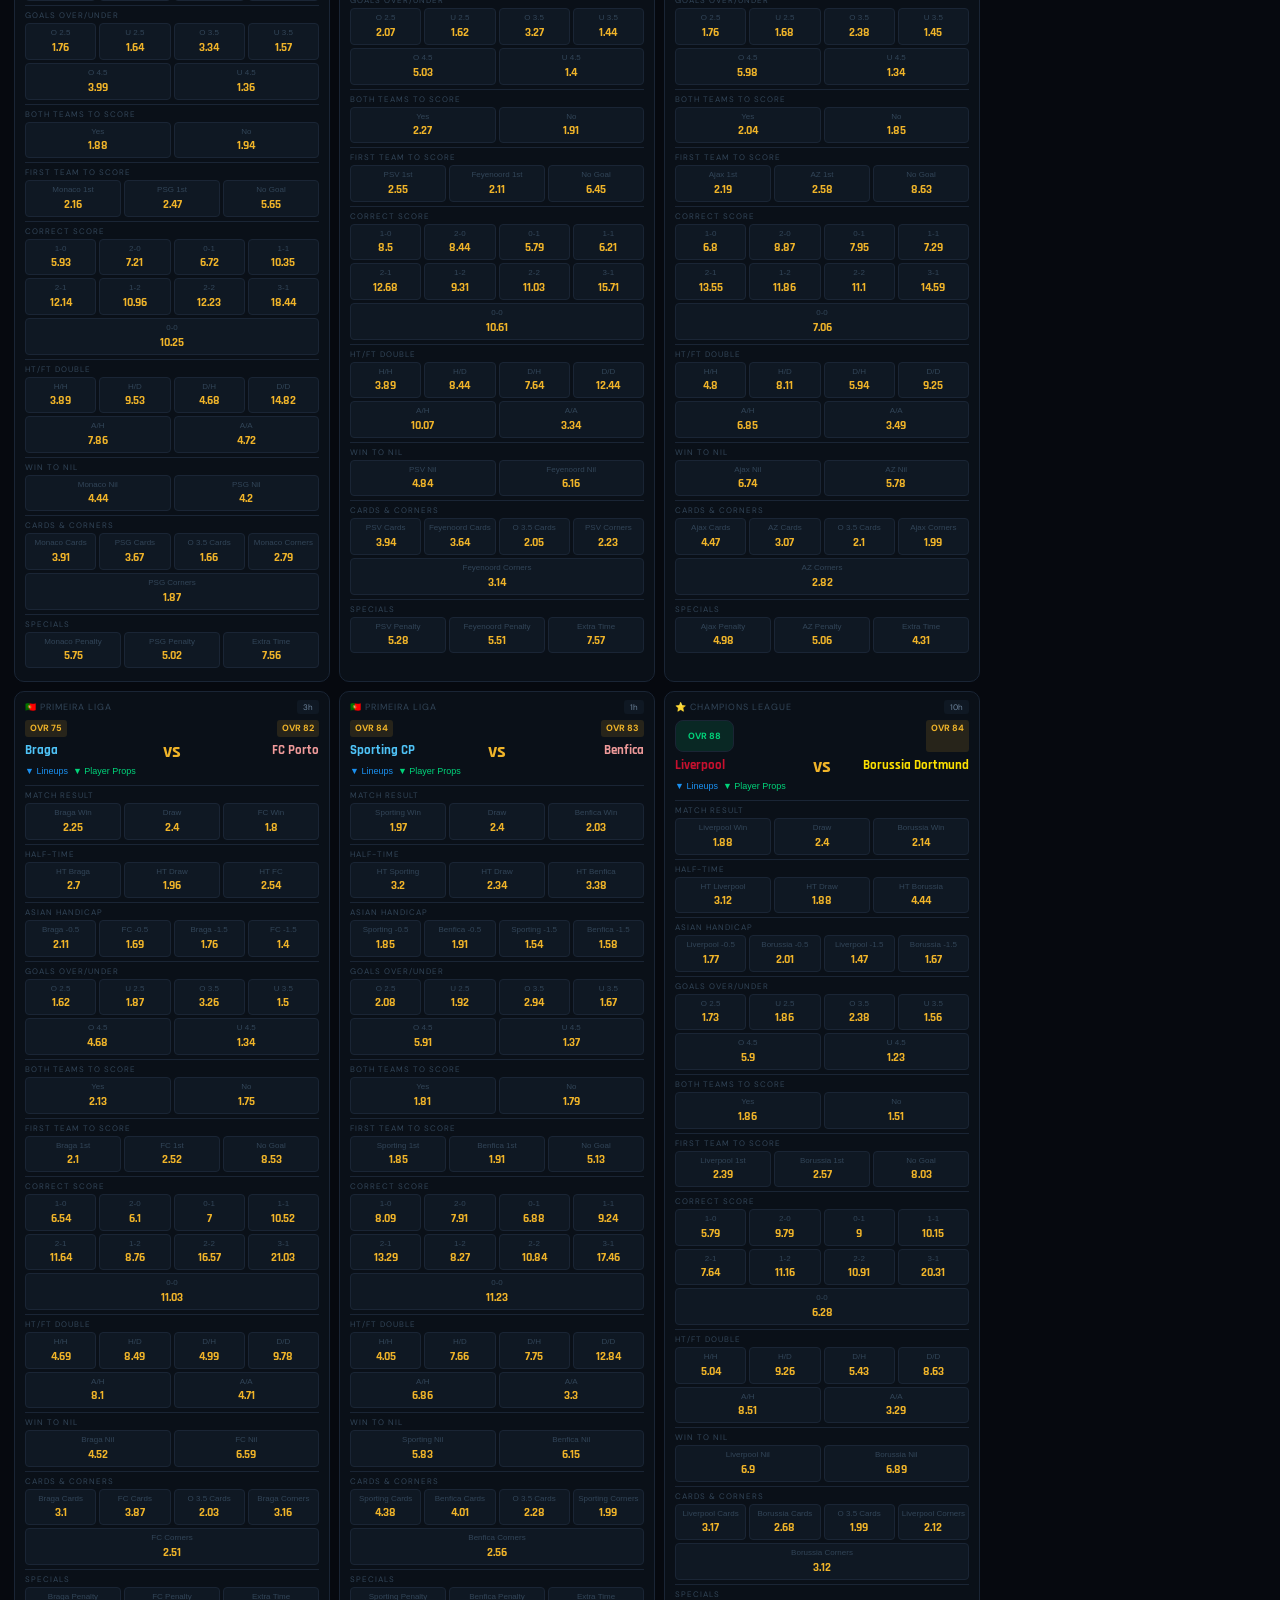
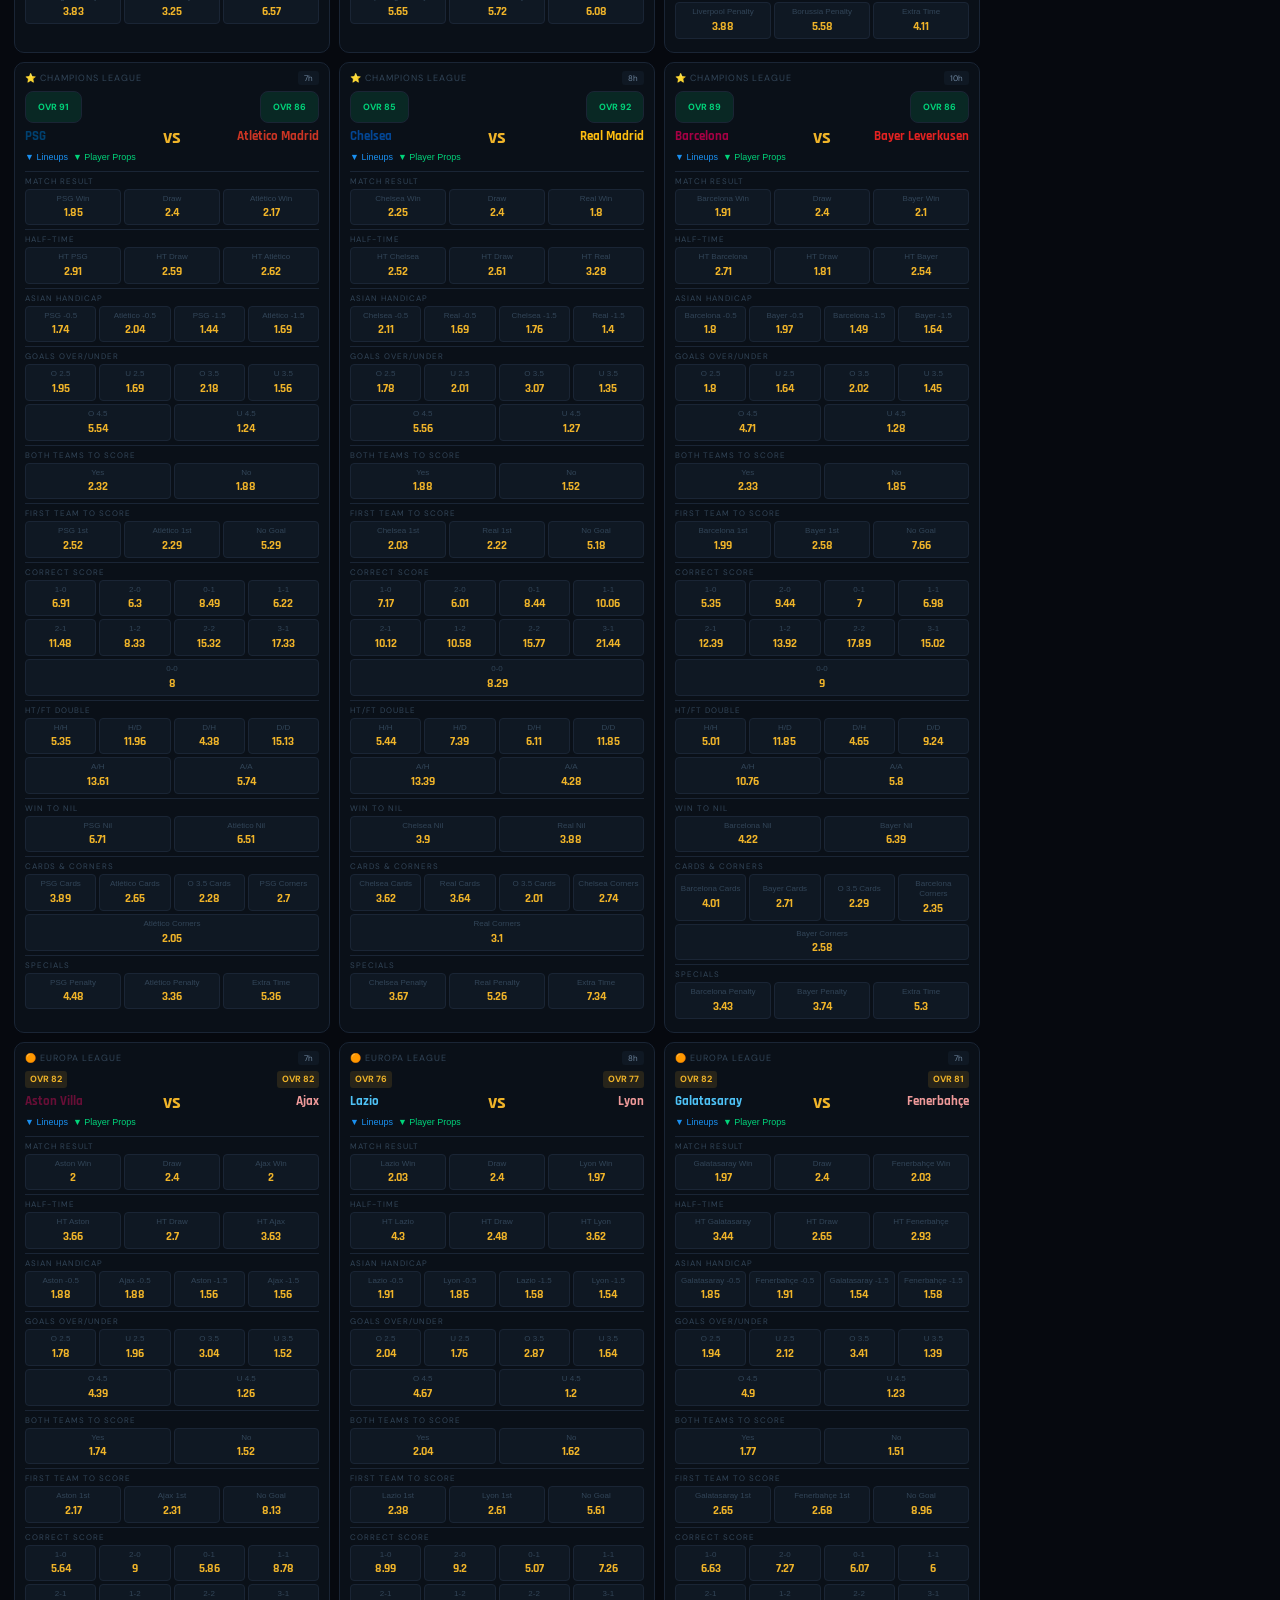
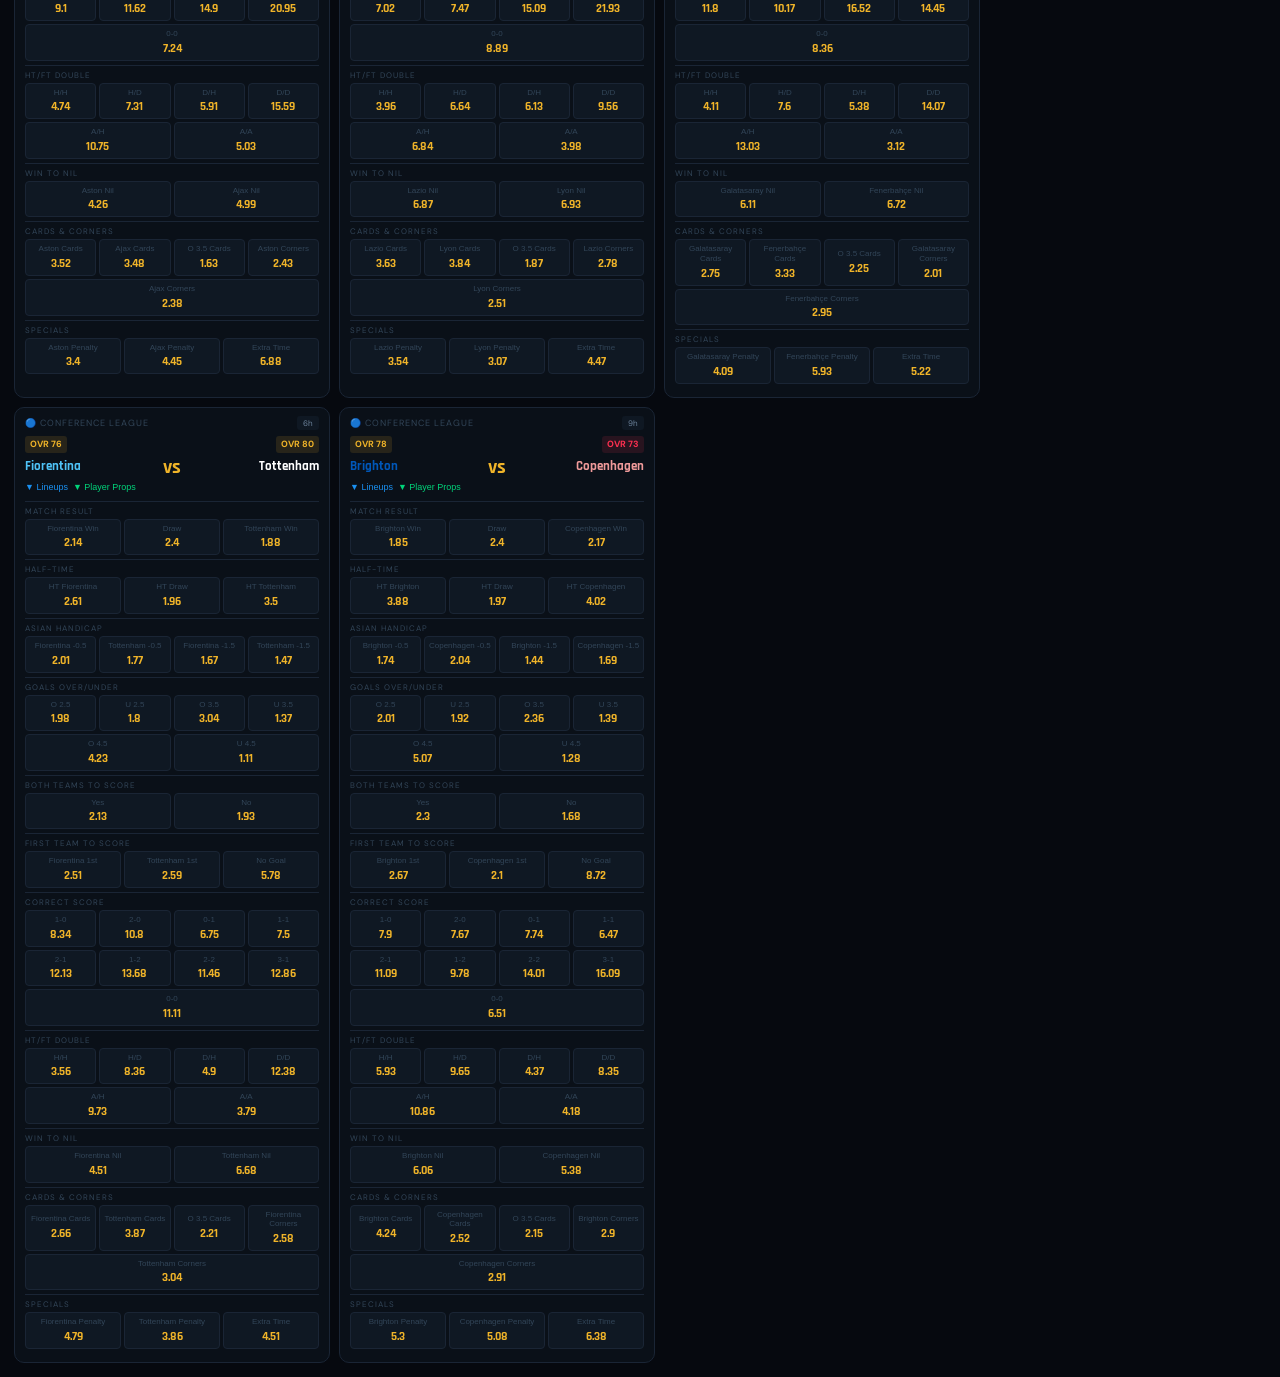
==== commit dce48ba0: "Update index.html" ====
--- a/betking_clean/index.html
+++ b/betking_clean/index.html
@@ -3,6 +3,13 @@
 <meta name="viewport" content="width=device-width, initial-scale=1.0">
 <meta name="google-site-verification" content="_lnAwvMvedzryN5Dc5fQz6yEeU9TEKR5IEzCbx5JFiY">
 <title>BetKing</title>
+<script>
+const params = new URLSearchParams(window.location.search);
+
+if (params.get("noads") !== "1") {
+    loadAds();
+}
+</script>
 ...
 <title>BetKing</title>
 <link rel="stylesheet" href="css/style.css">
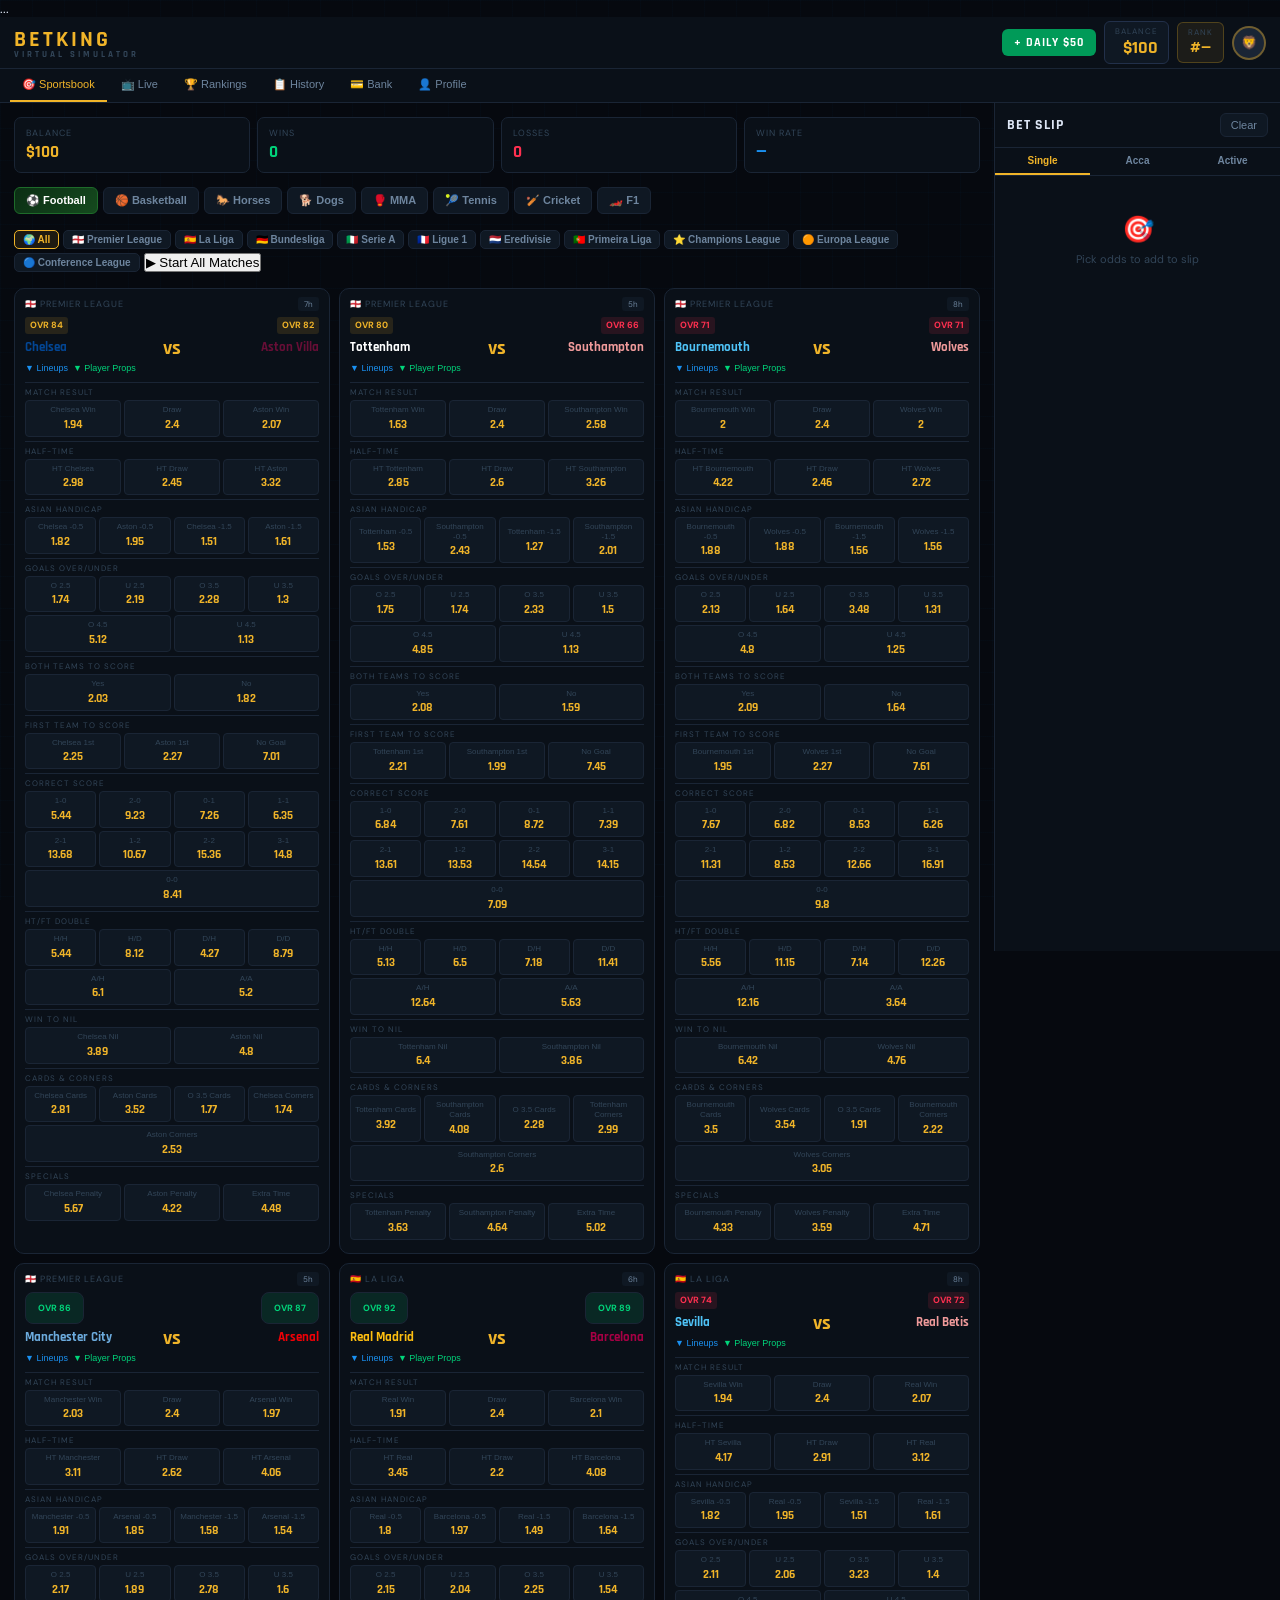
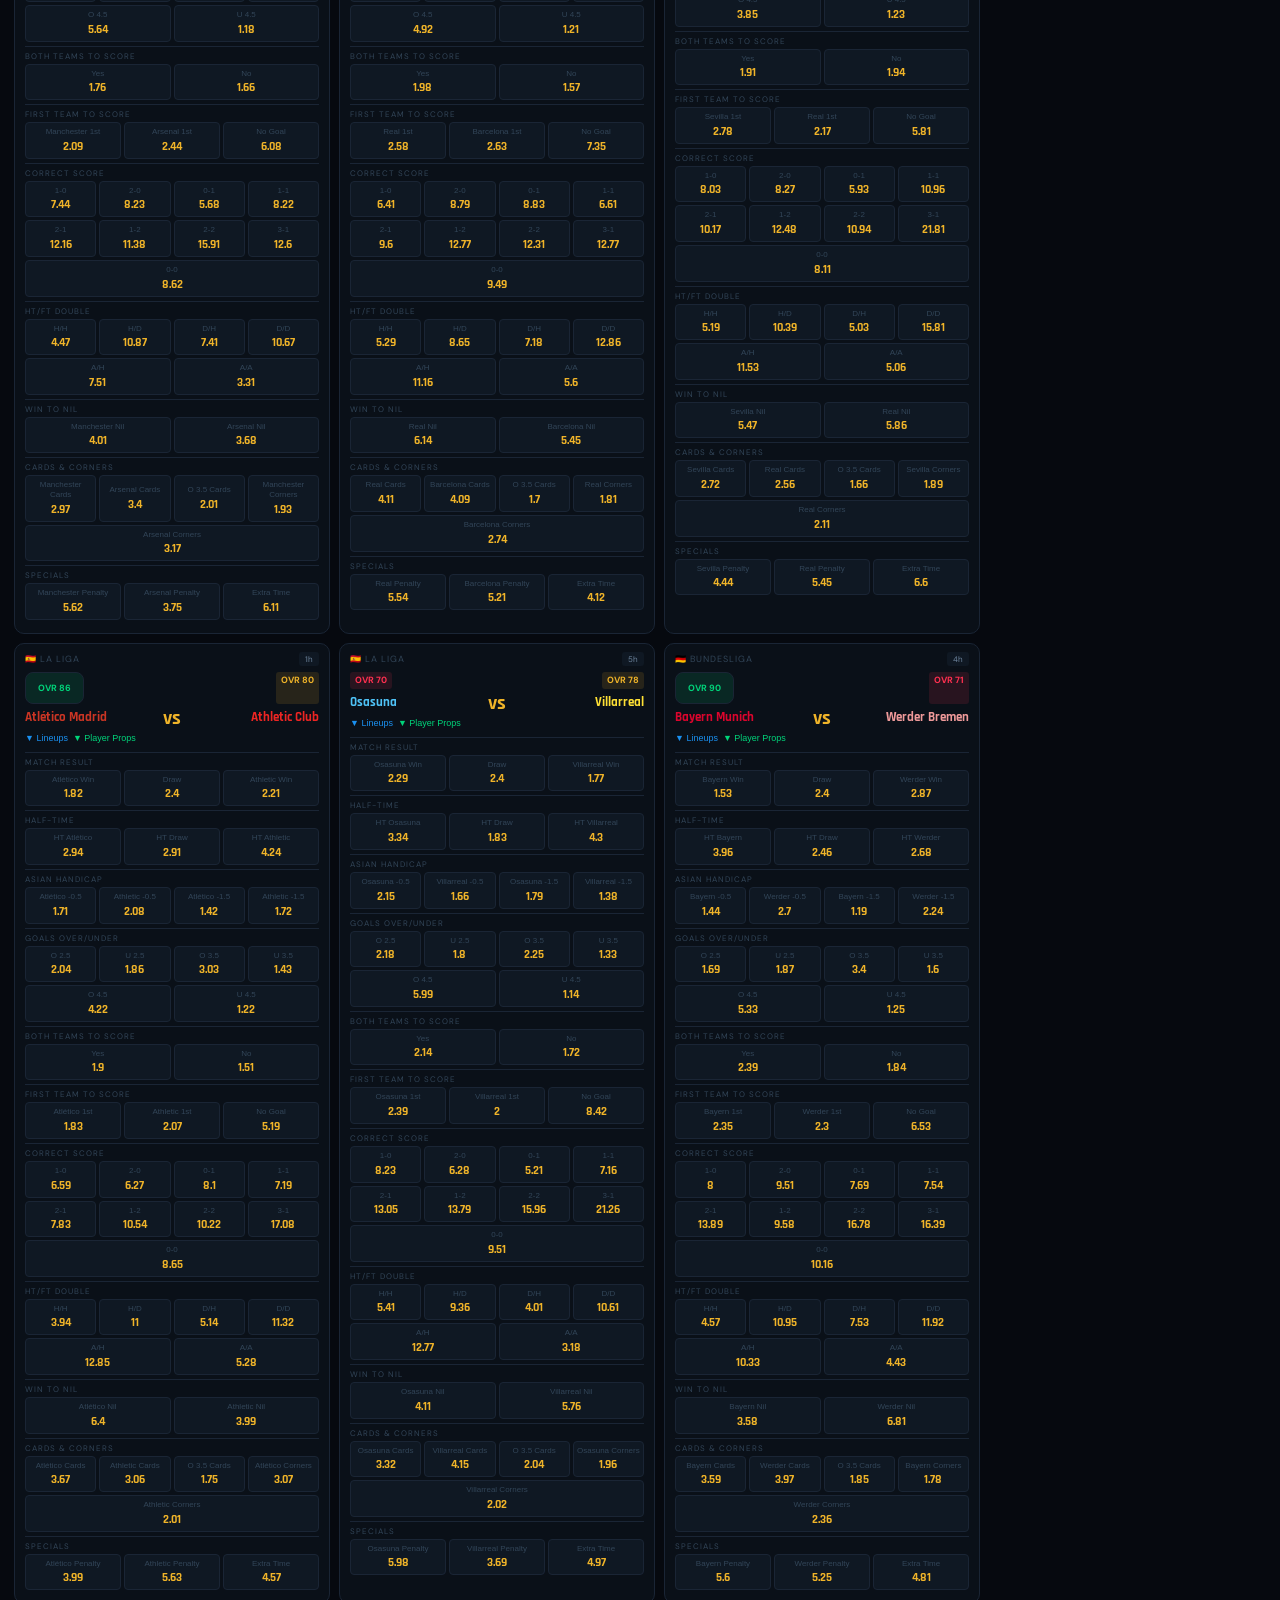
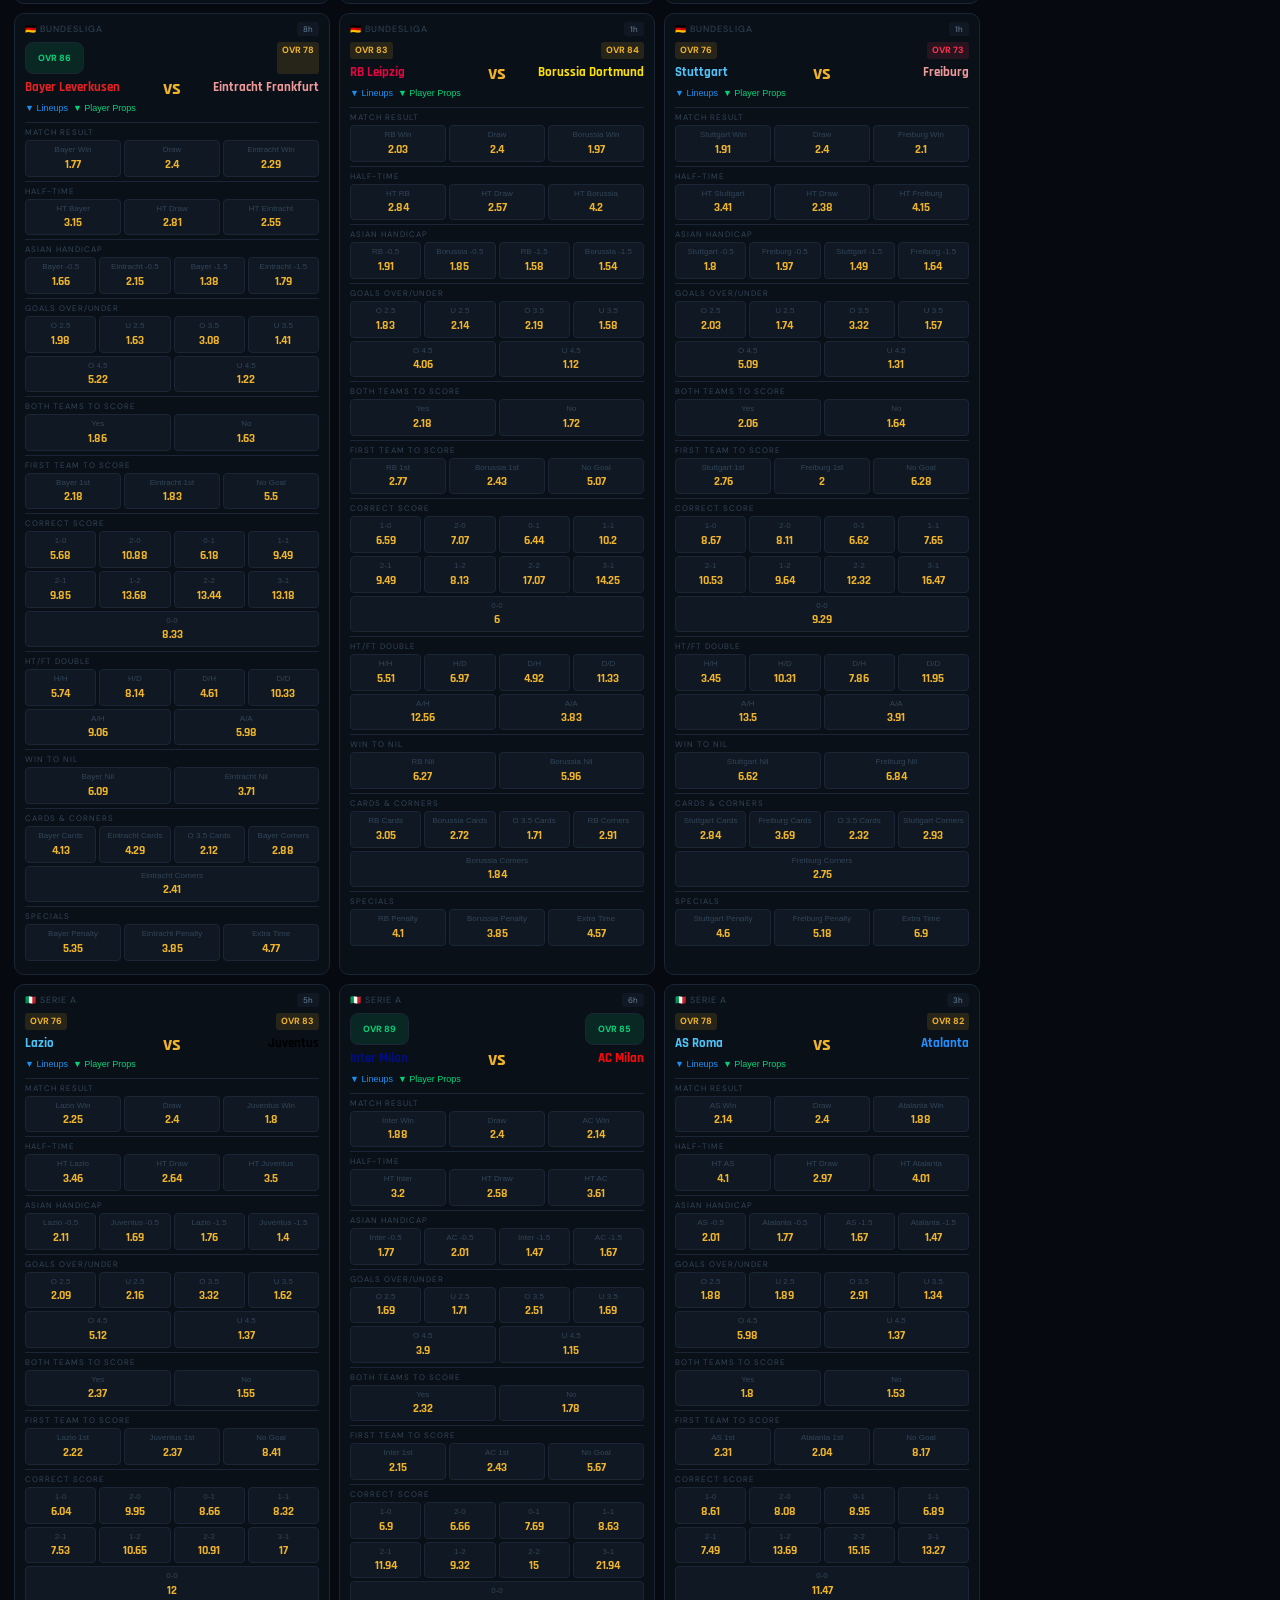
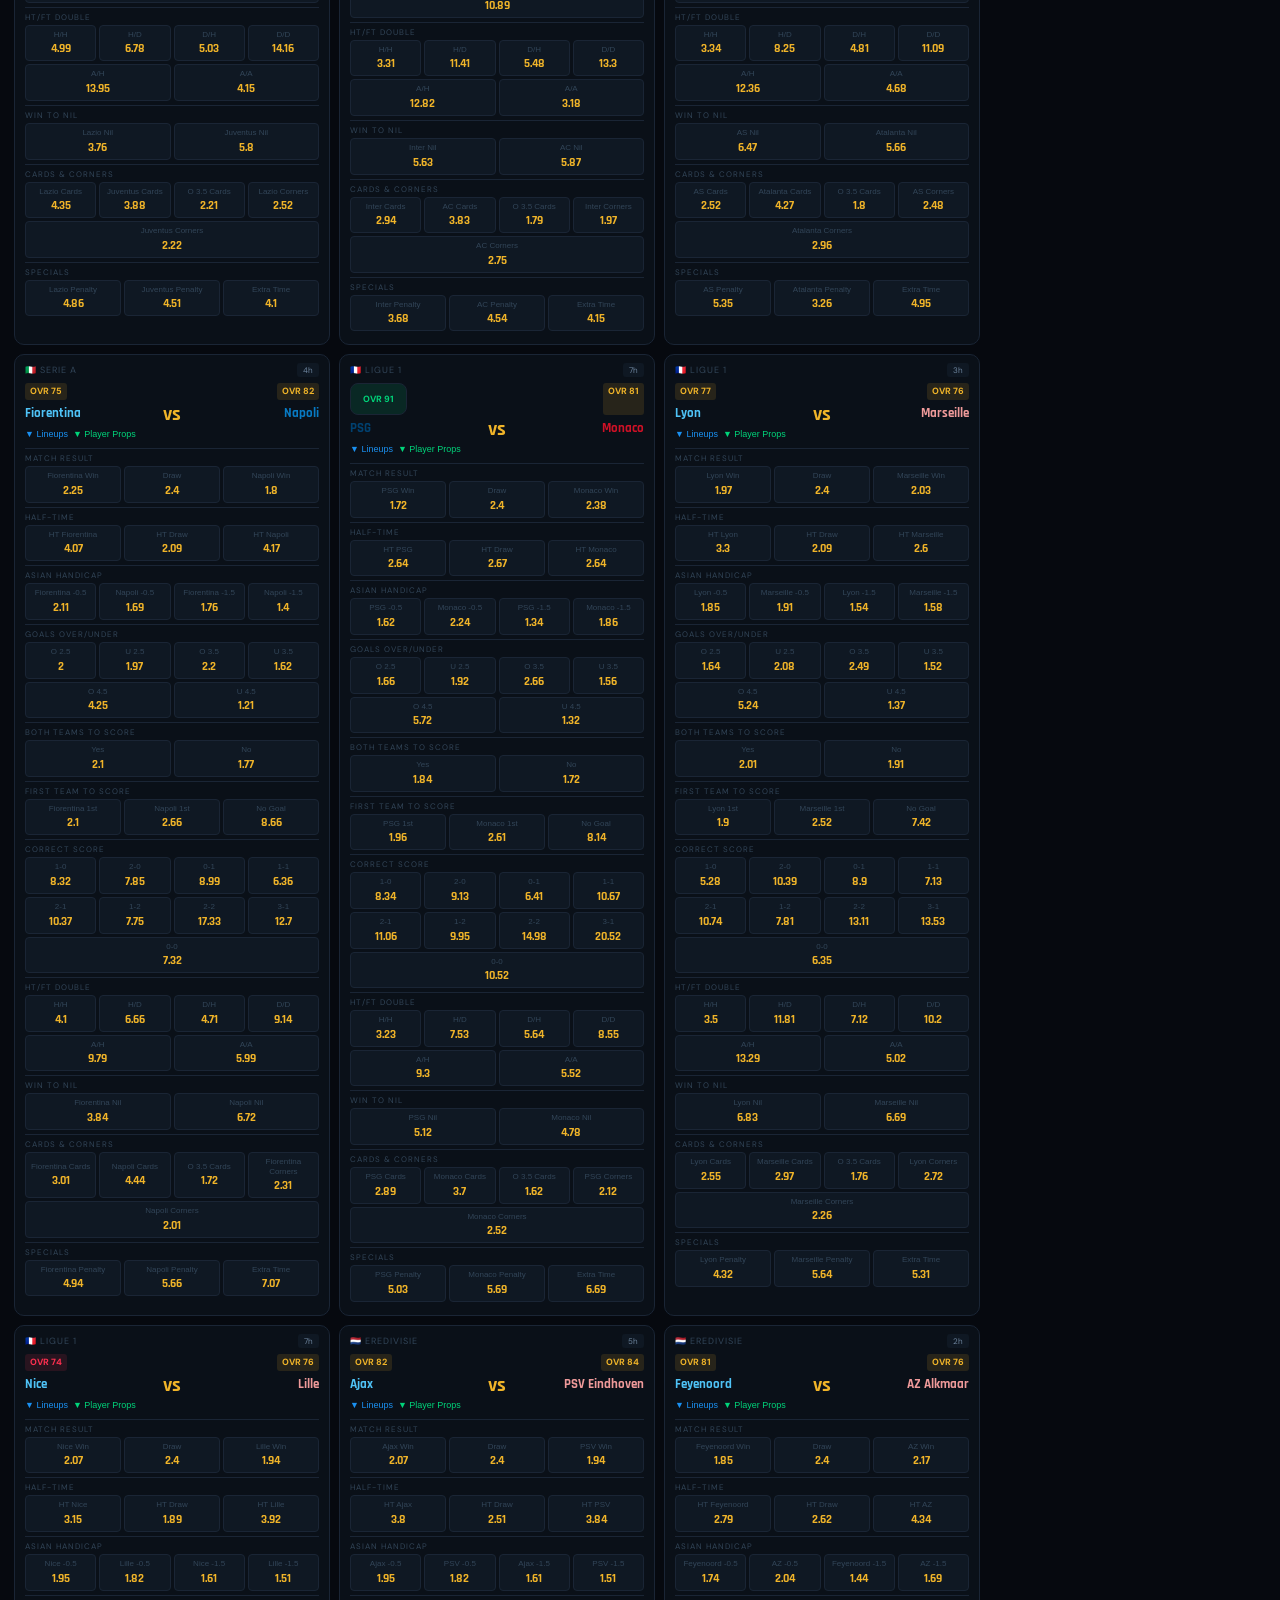
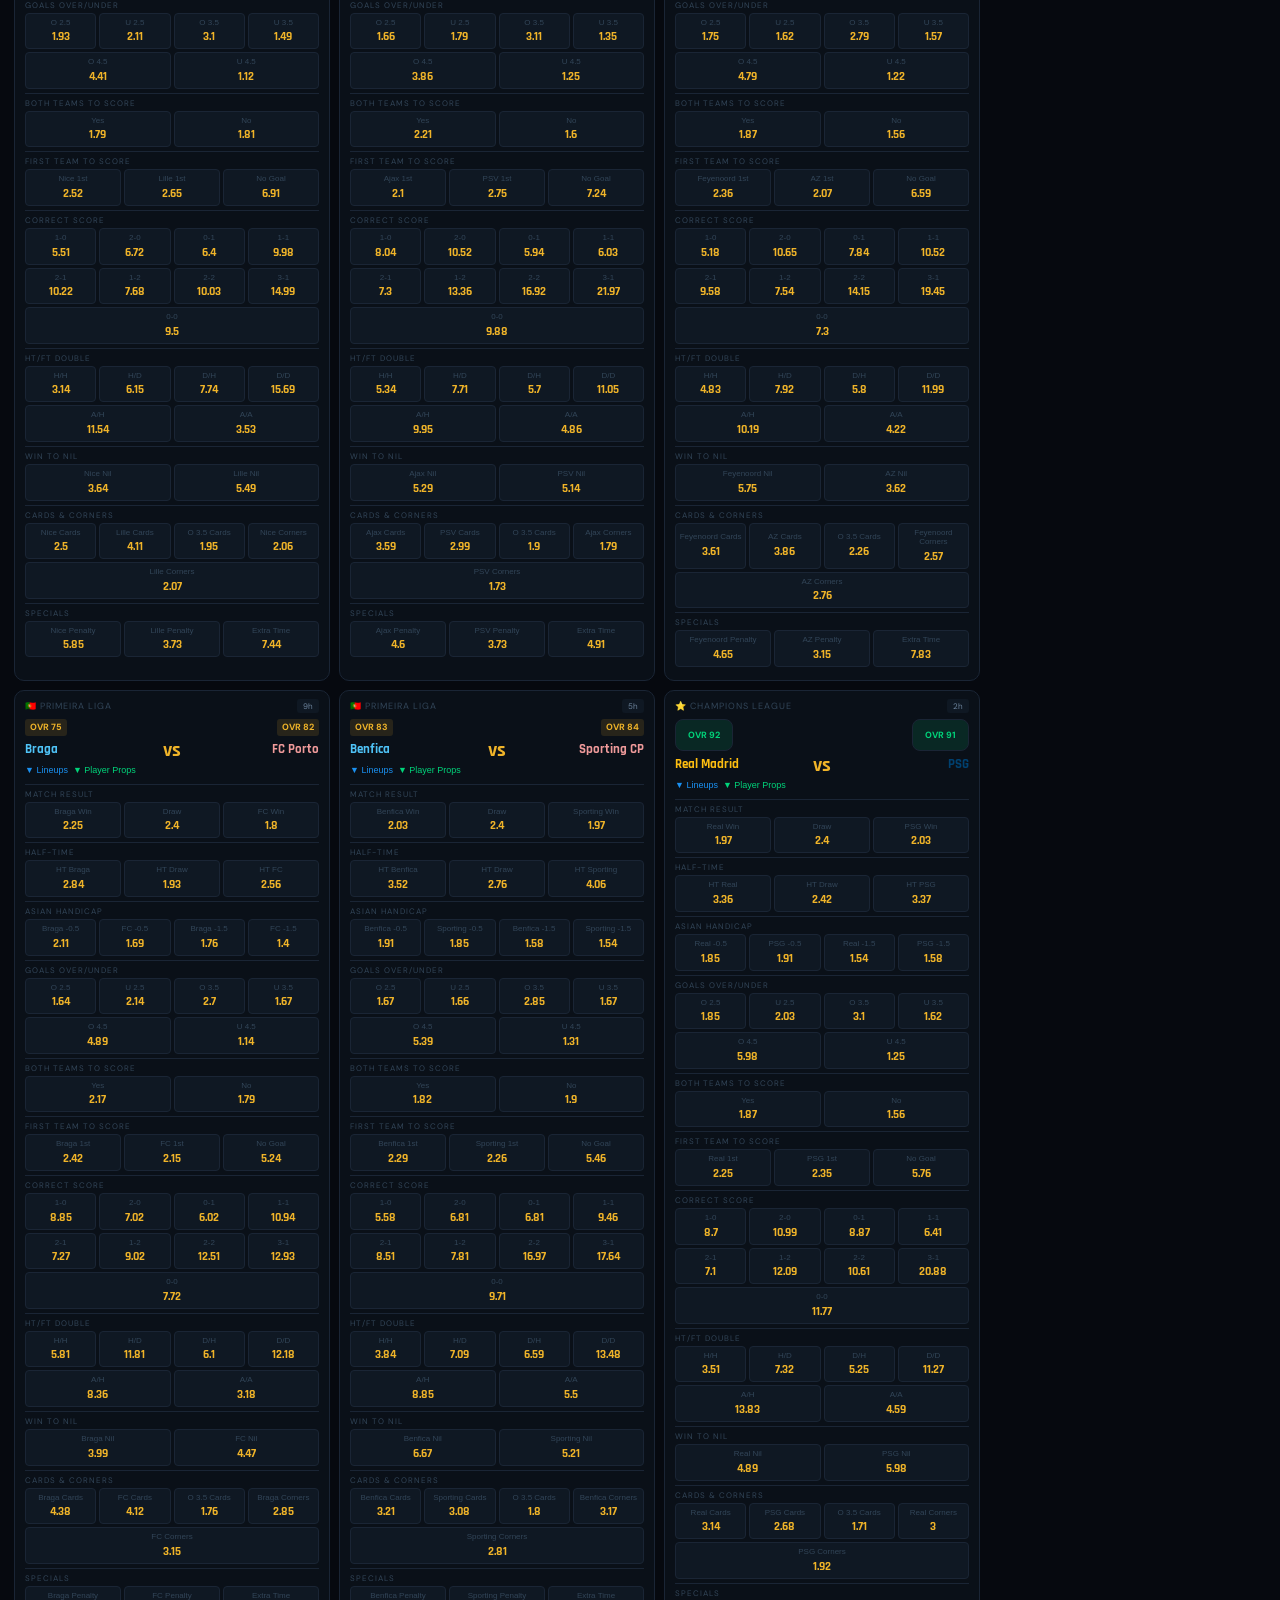
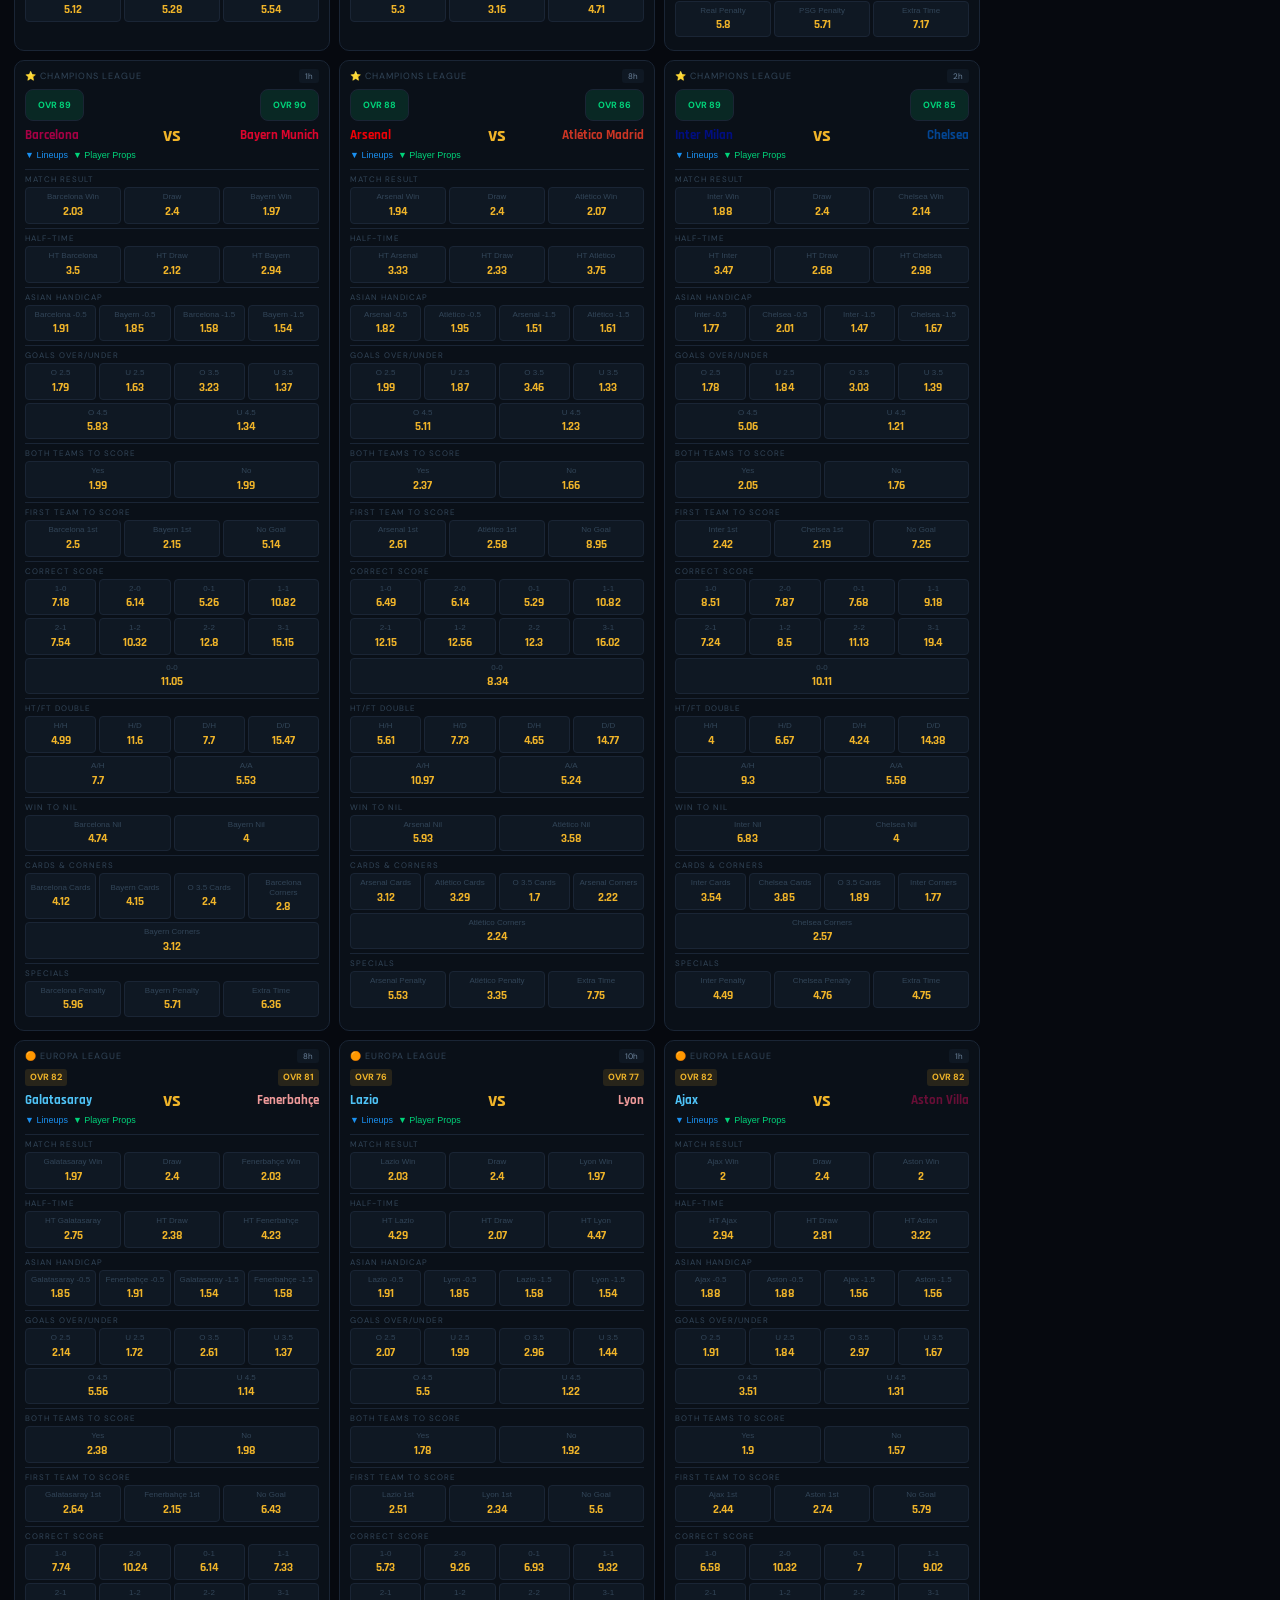
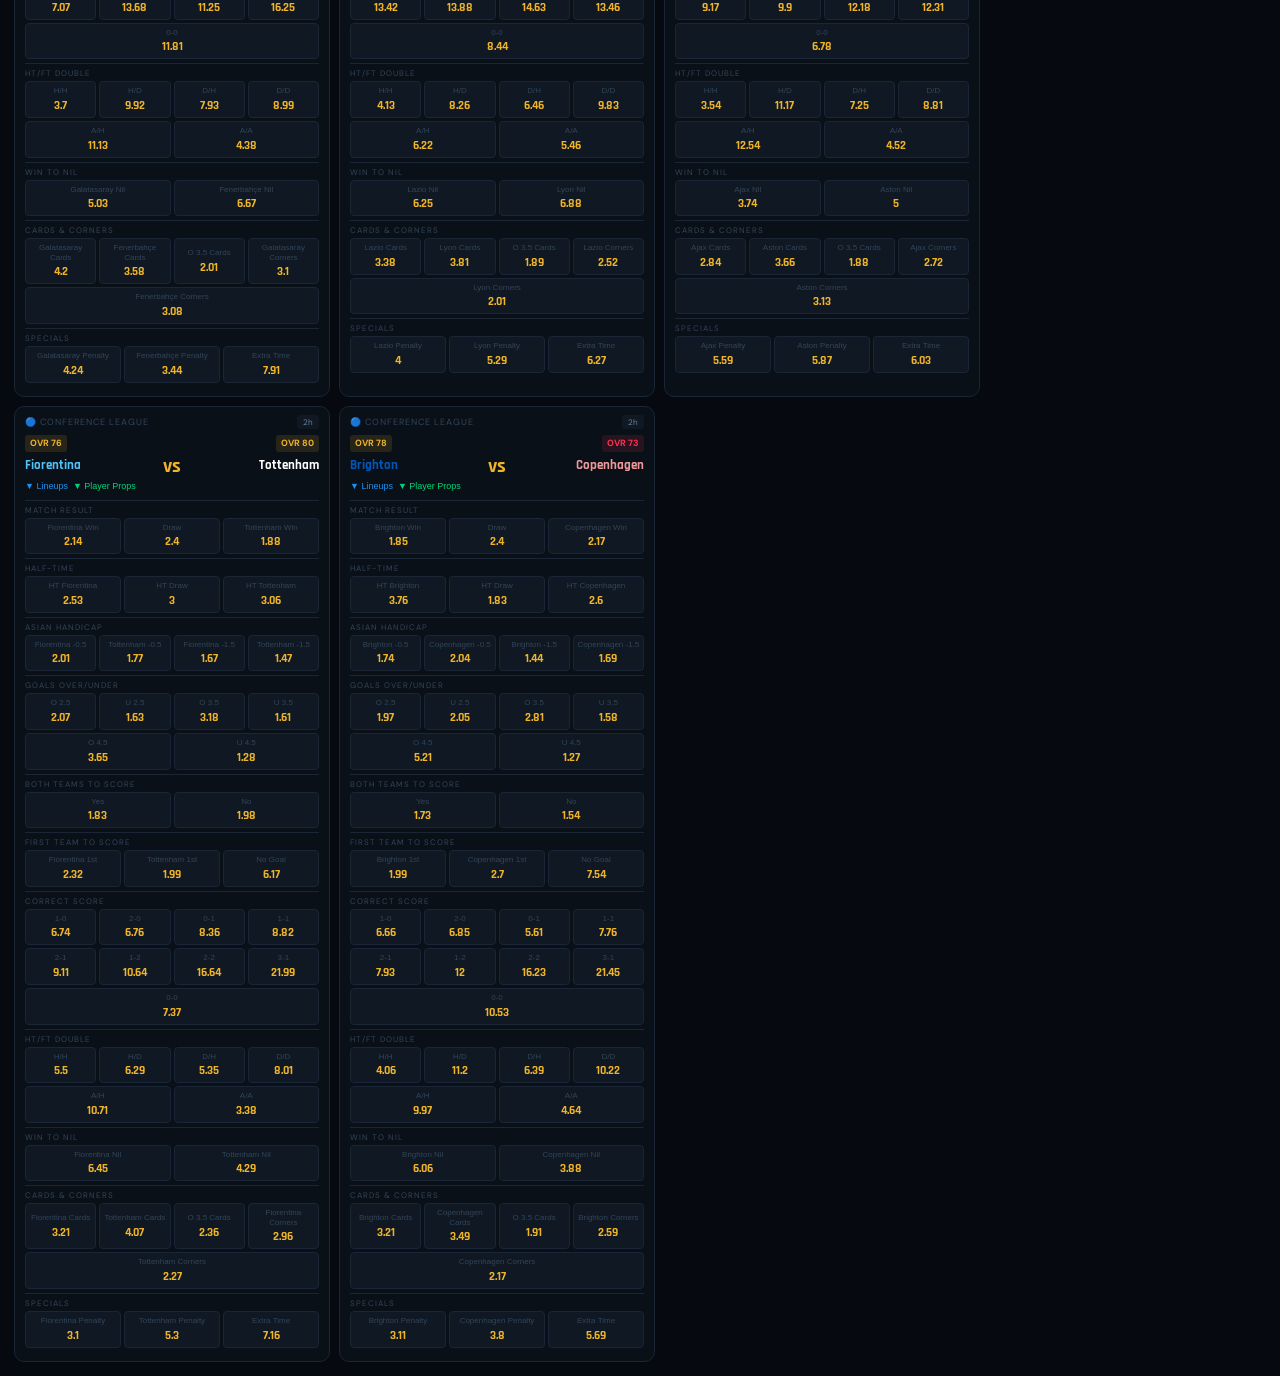
==== commit 87e6a17b: "Update index.html" ====
--- a/betking_clean/index.html
+++ b/betking_clean/index.html
@@ -1,8 +1,5 @@
 <!DOCTYPE html>
 <html><head>
-<meta name="viewport" content="width=device-width, initial-scale=1.0">
-<meta name="google-site-verification" content="_lnAwvMvedzryN5Dc5fQz6yEeU9TEKR5IEzCbx5JFiY">
-<title>BetKing</title>
 <script>
 const params = new URLSearchParams(window.location.search);
 
@@ -10,6 +7,9 @@
     loadAds();
 }
 </script>
+<meta name="viewport" content="width=device-width, initial-scale=1.0">
+<meta name="google-site-verification" content="_lnAwvMvedzryN5Dc5fQz6yEeU9TEKR5IEzCbx5JFiY">
+<title>BetKing</title>
 ...
 <title>BetKing</title>
 <link rel="stylesheet" href="css/style.css">
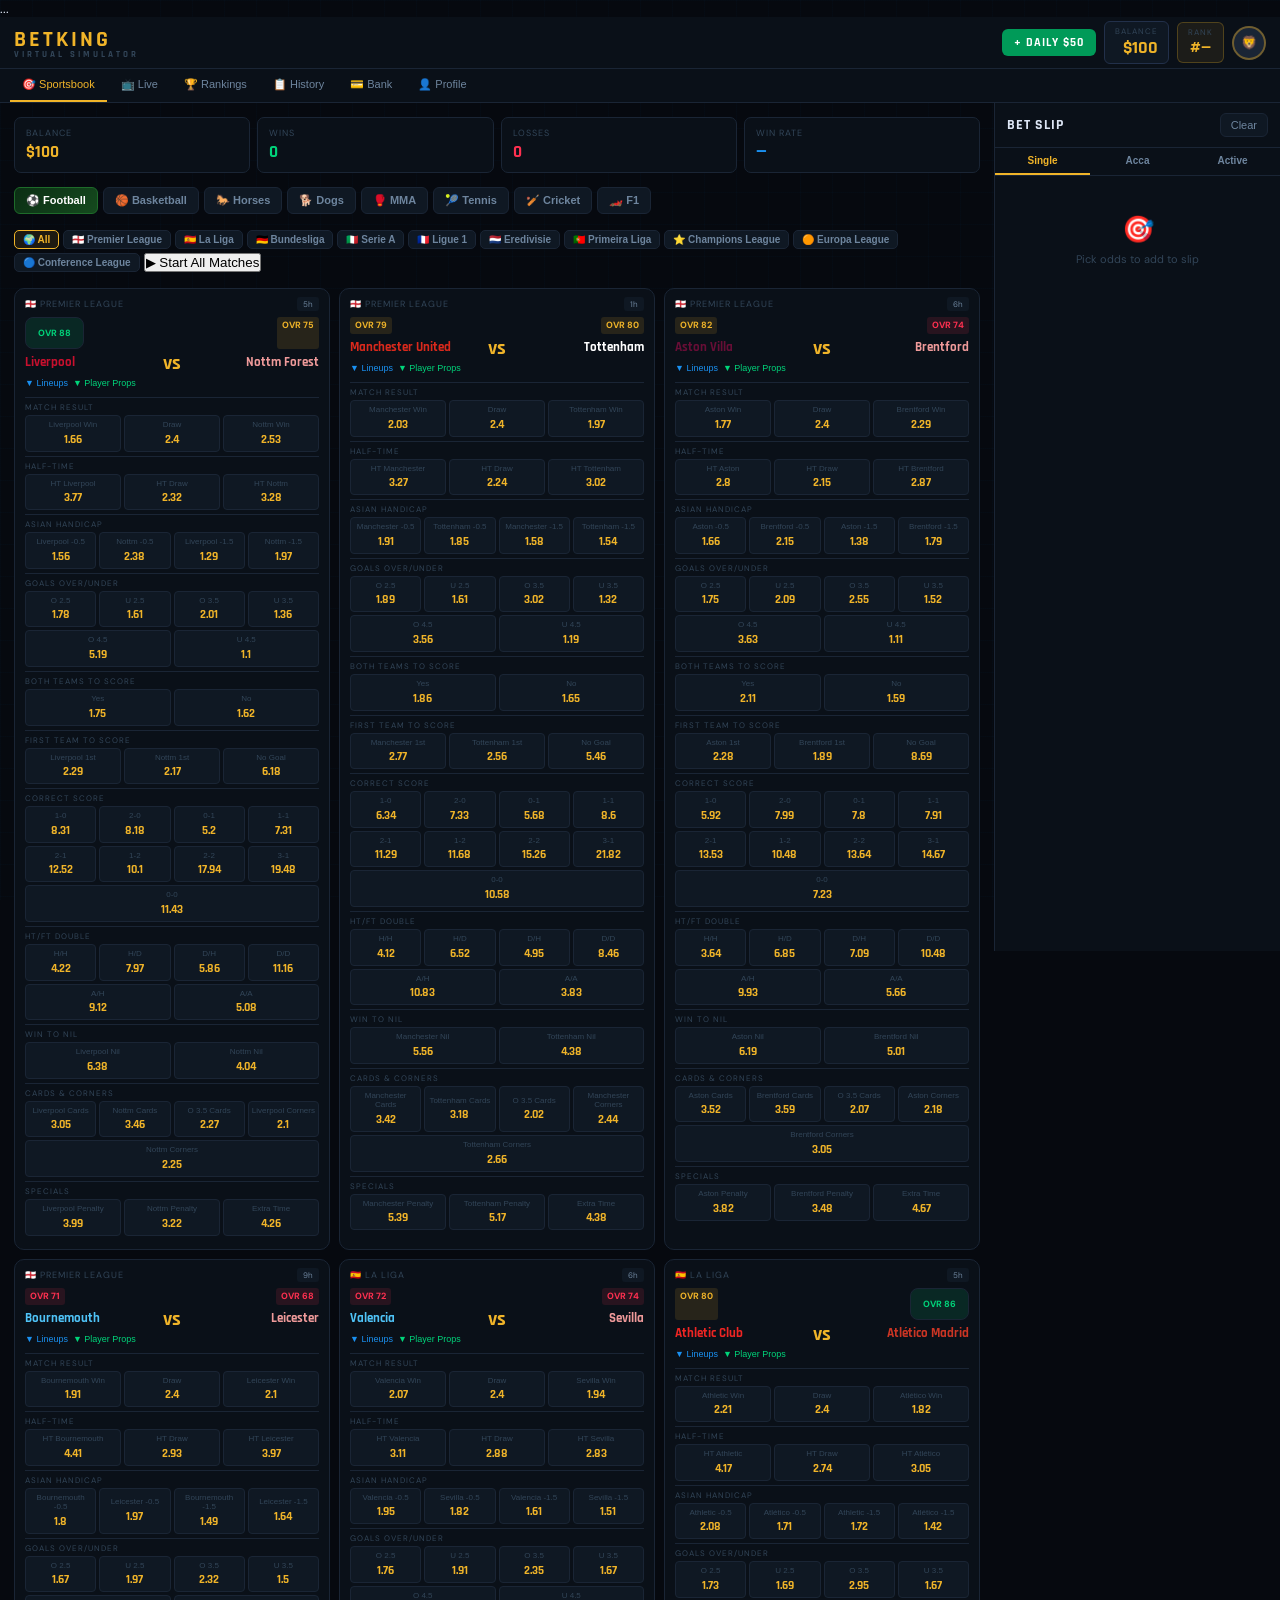
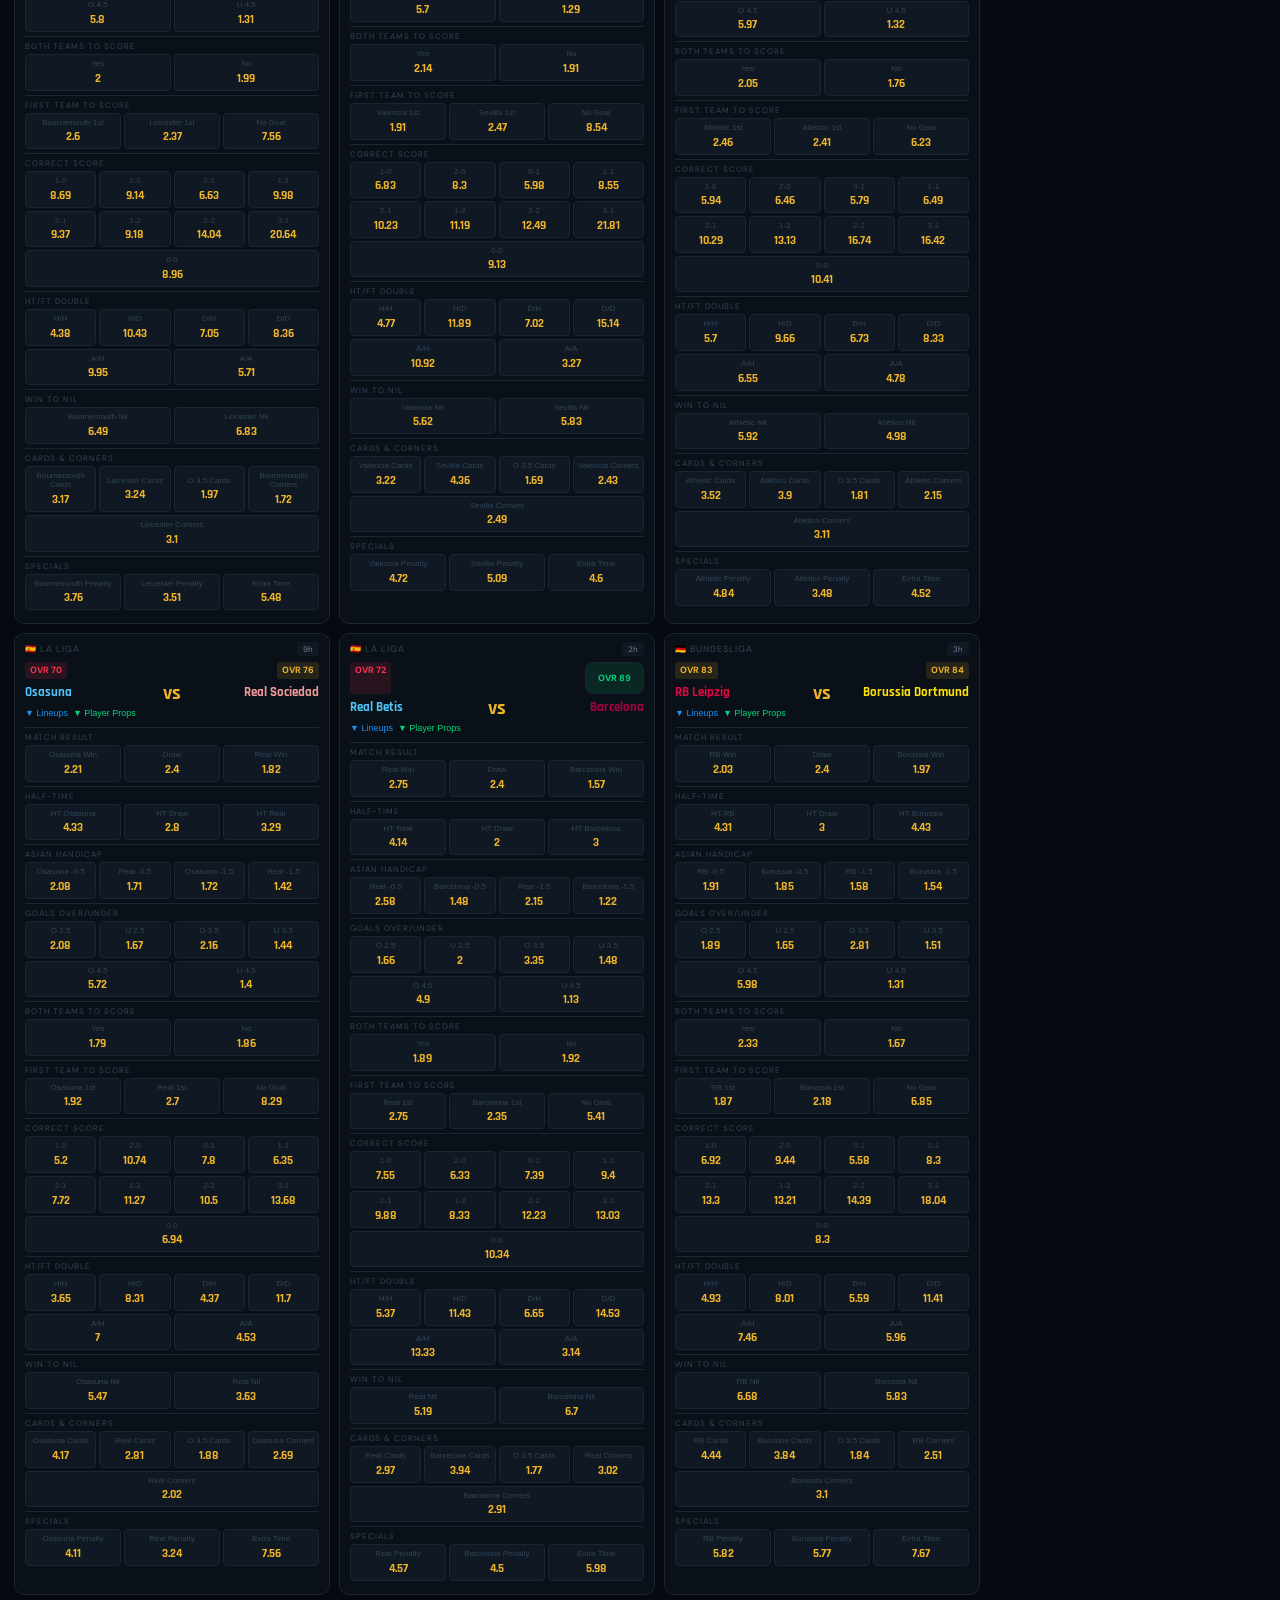
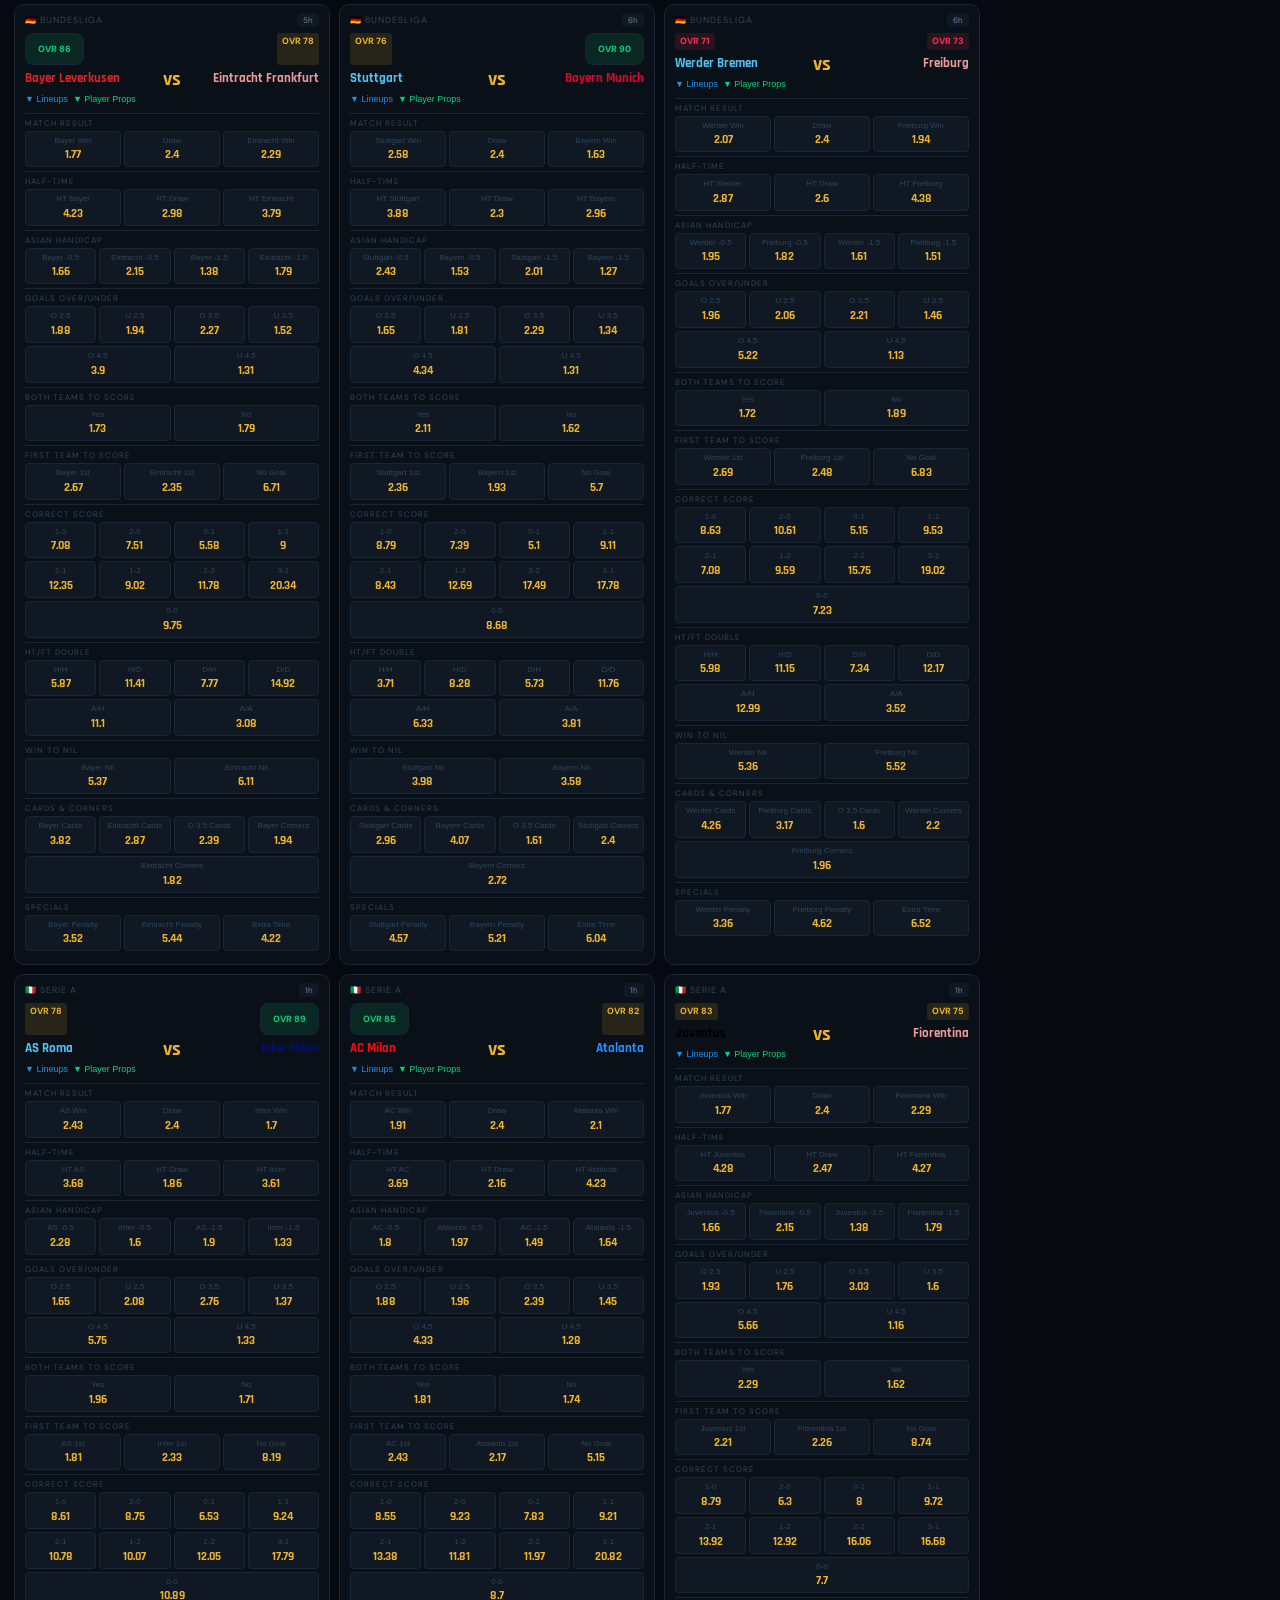
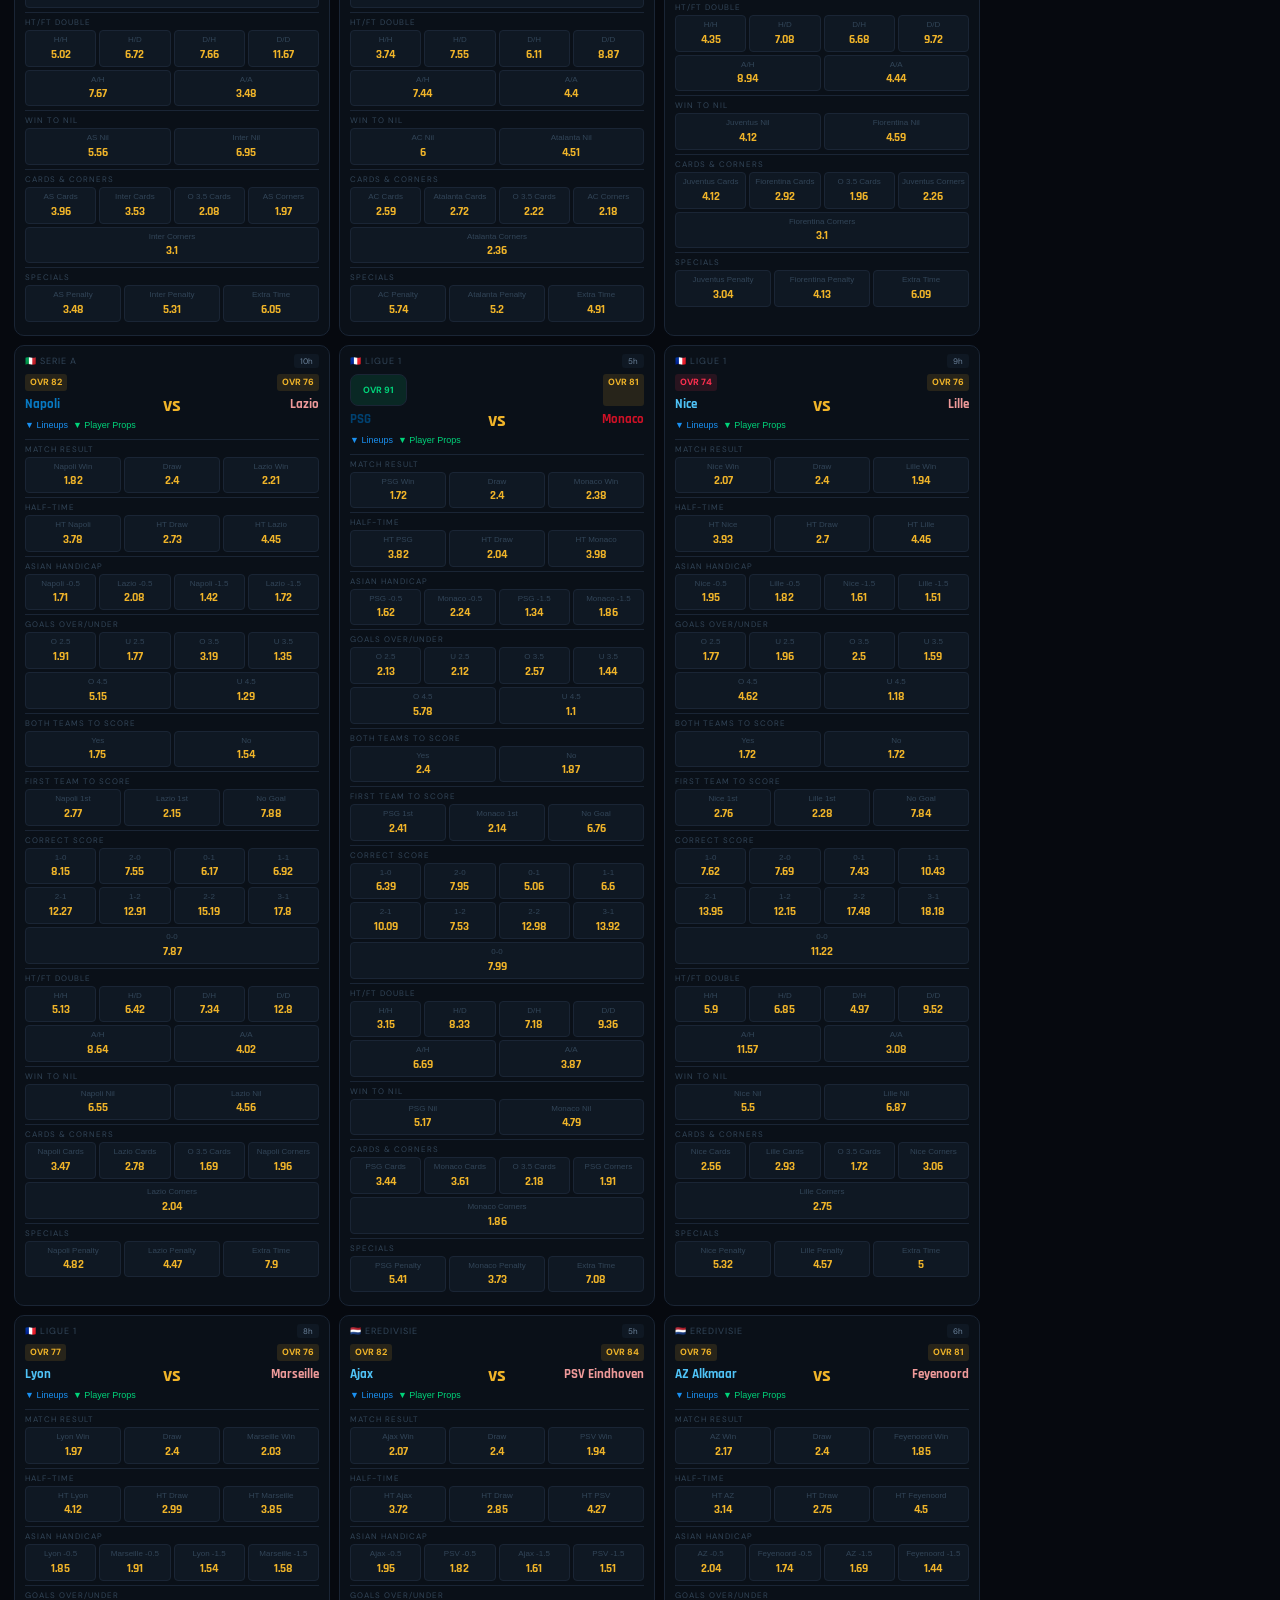
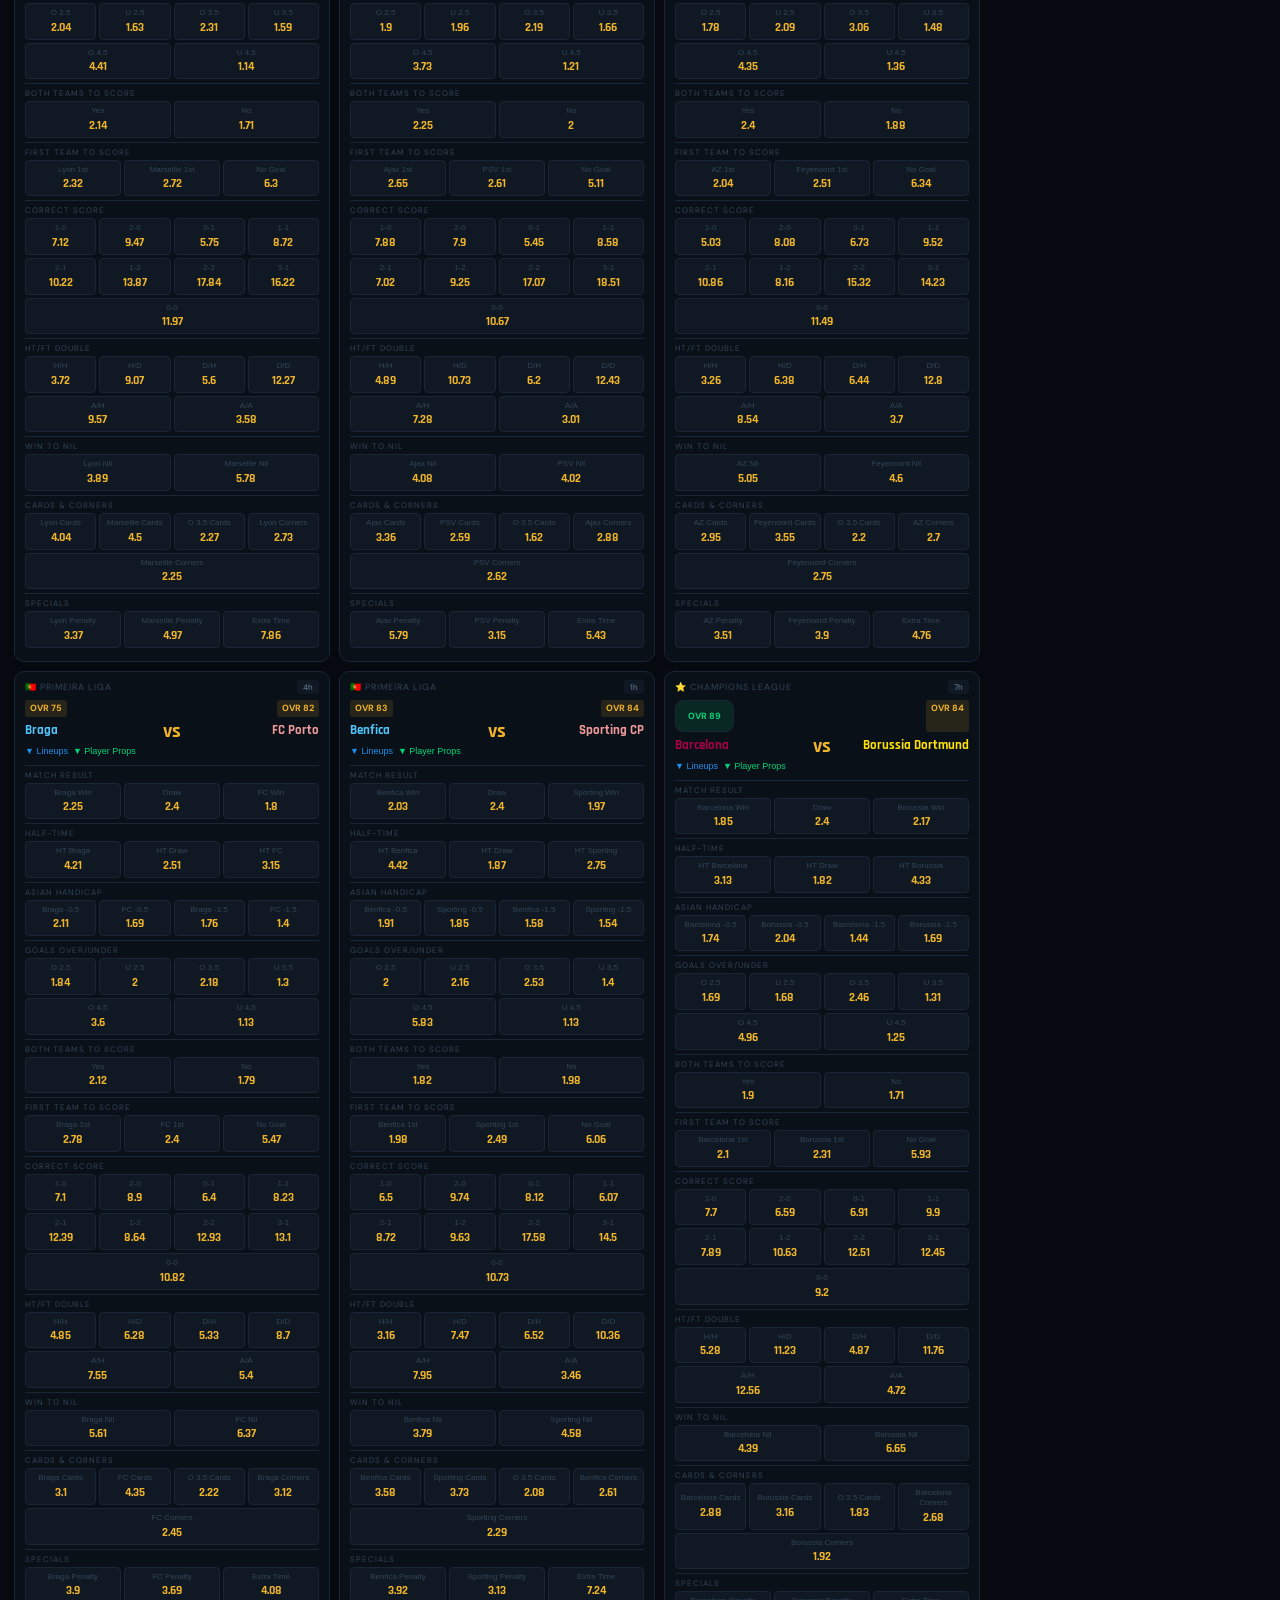
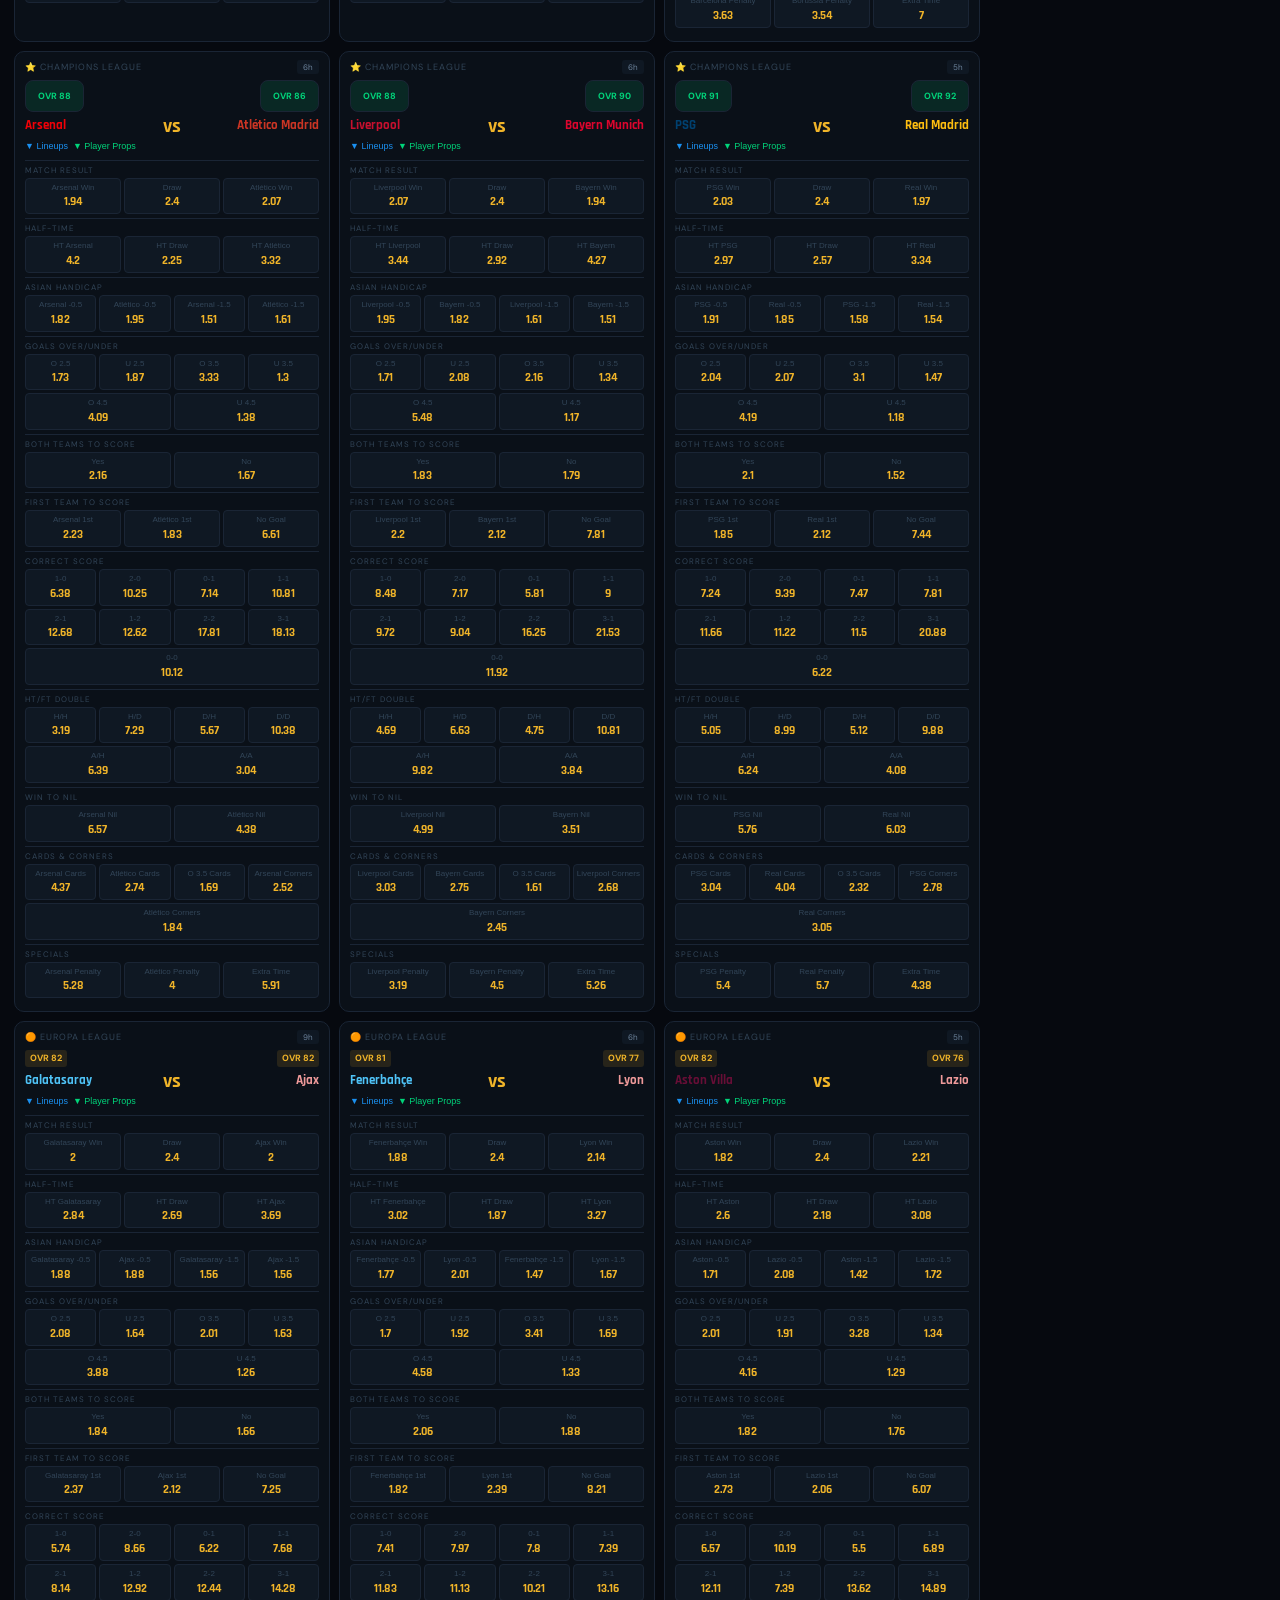
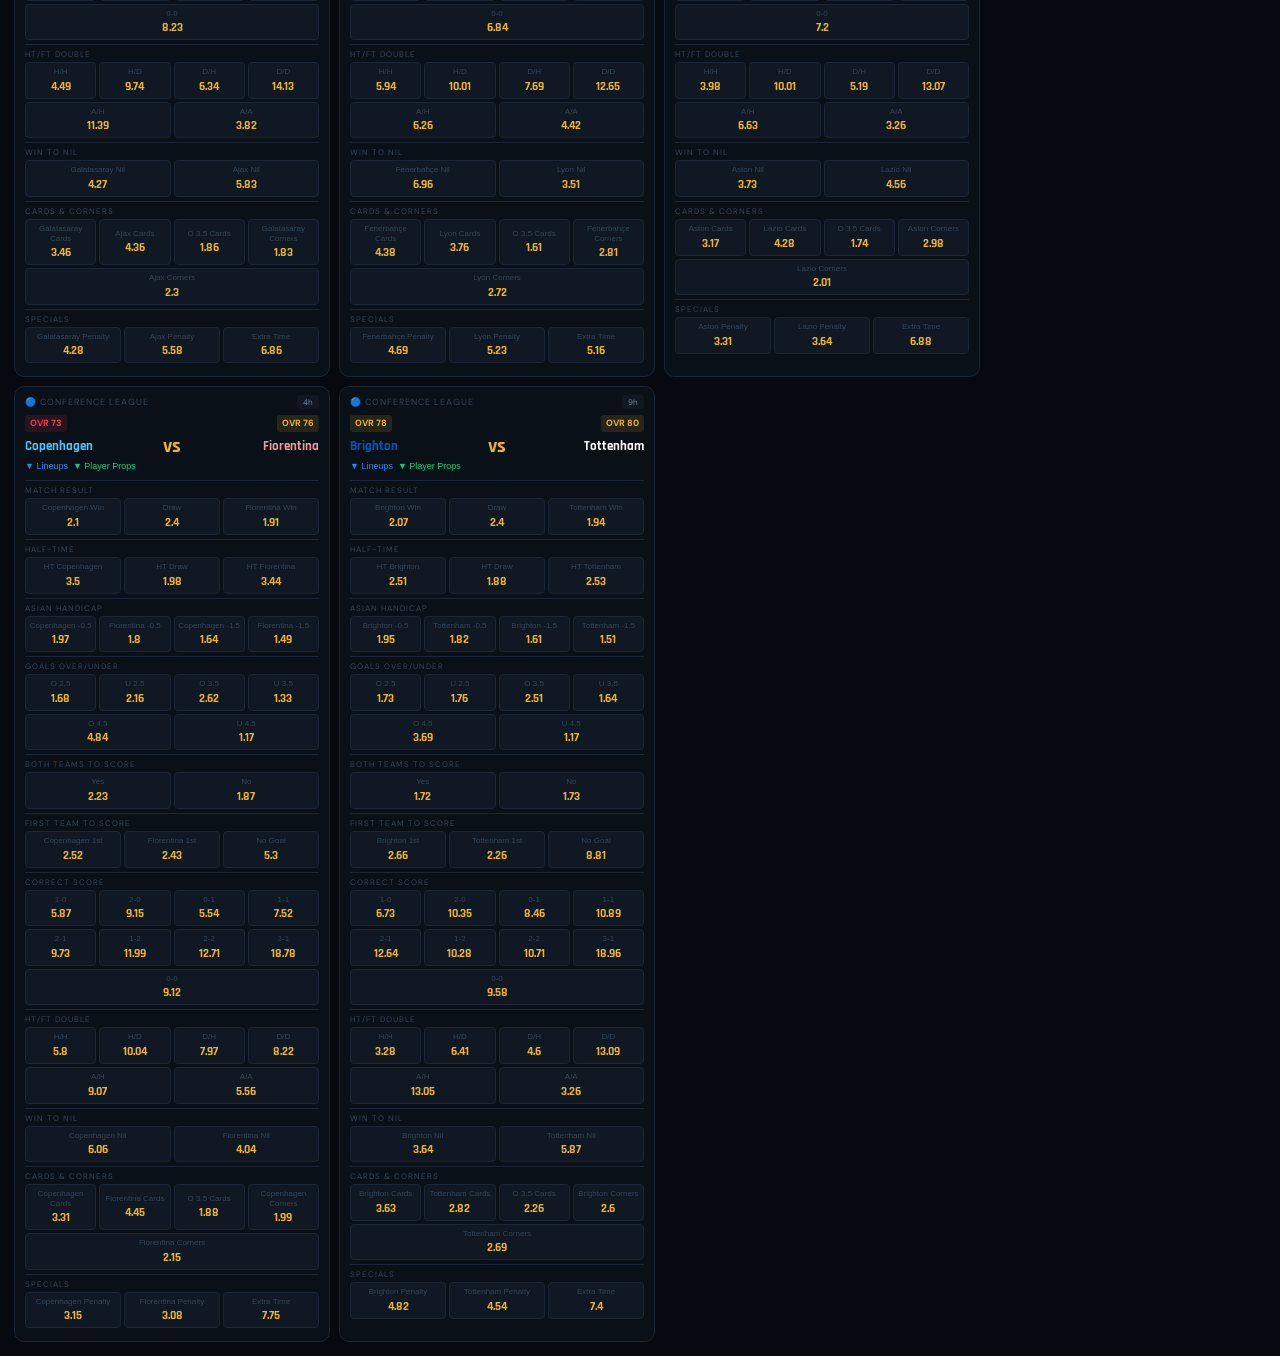
==== commit 15d81f5d: "Update index.html" ====
--- a/betking_clean/index.html
+++ b/betking_clean/index.html
@@ -1,12 +1,5 @@
 <!DOCTYPE html>
 <html><head>
-<script>
-const params = new URLSearchParams(window.location.search);
-
-if (params.get("noads") !== "1") {
-    loadAds();
-}
-</script>
 <meta name="viewport" content="width=device-width, initial-scale=1.0">
 <meta name="google-site-verification" content="_lnAwvMvedzryN5Dc5fQz6yEeU9TEKR5IEzCbx5JFiY">
 <title>BetKing</title>
